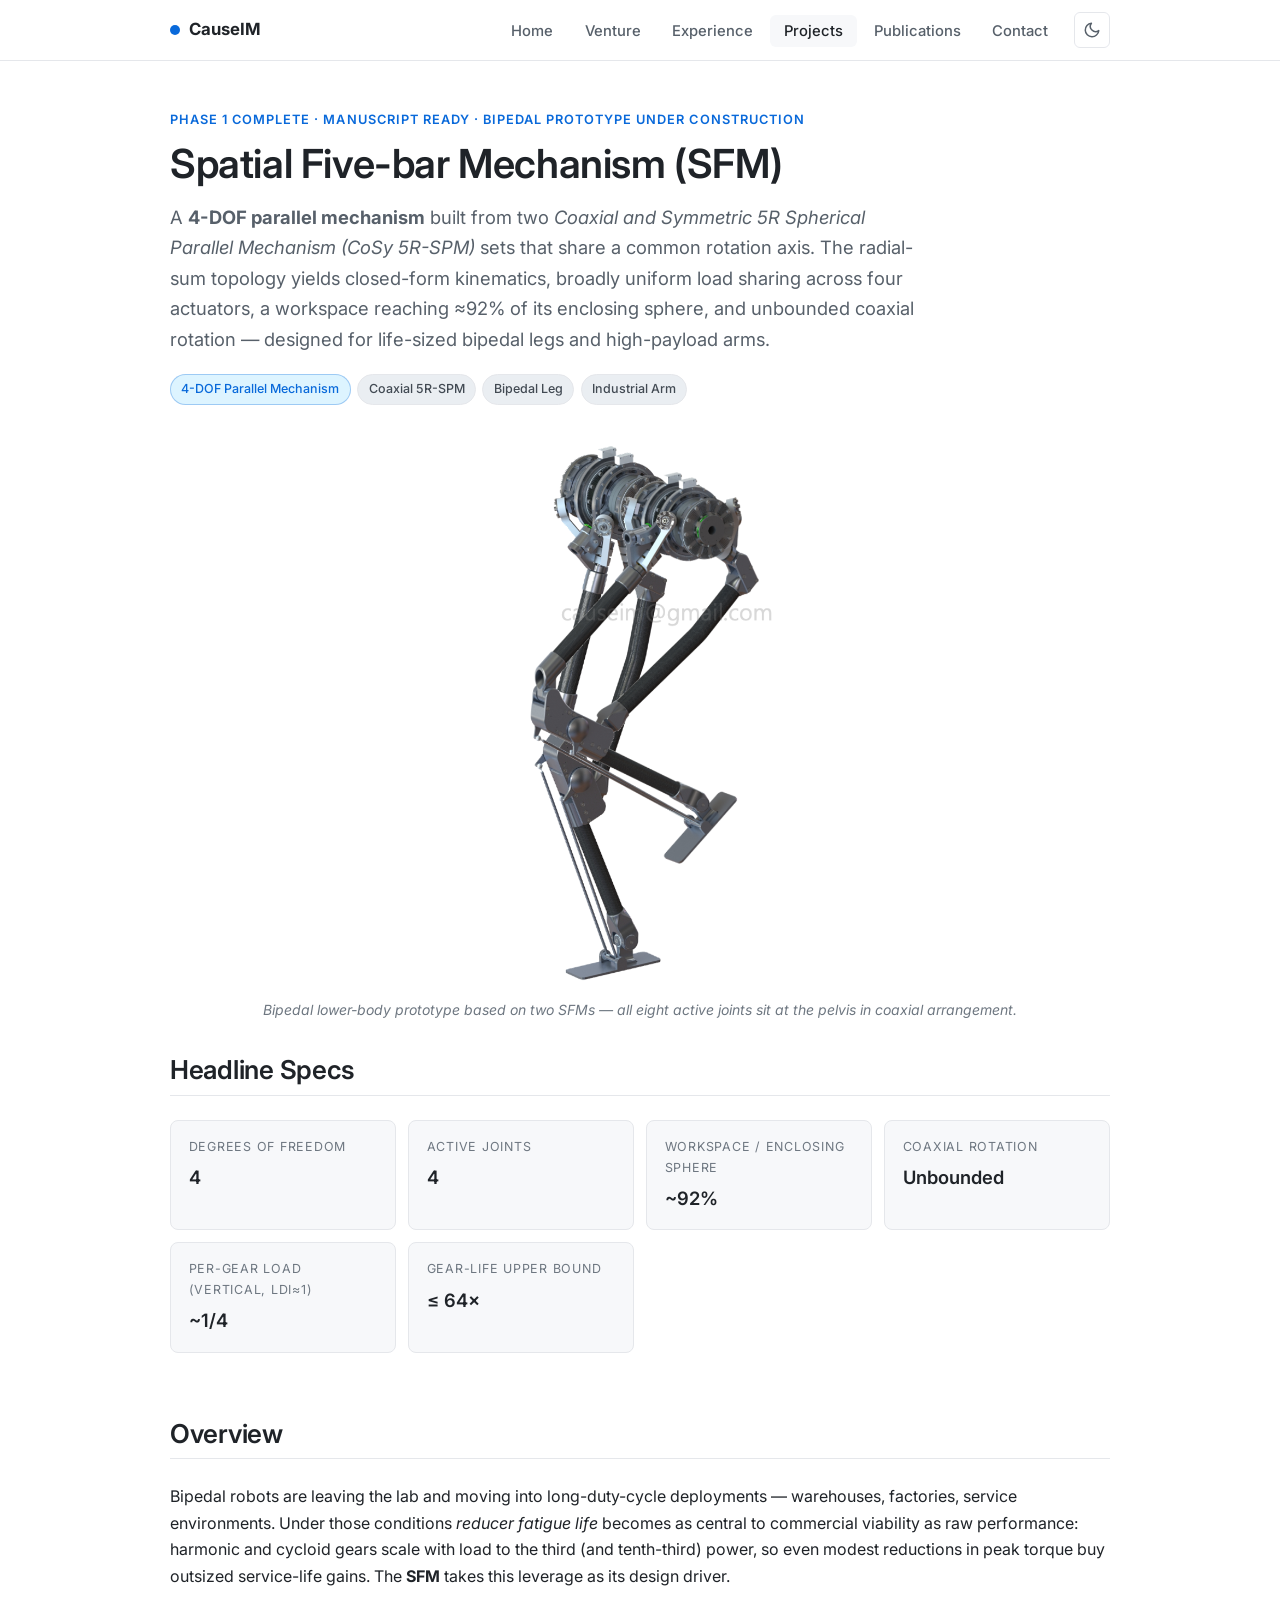
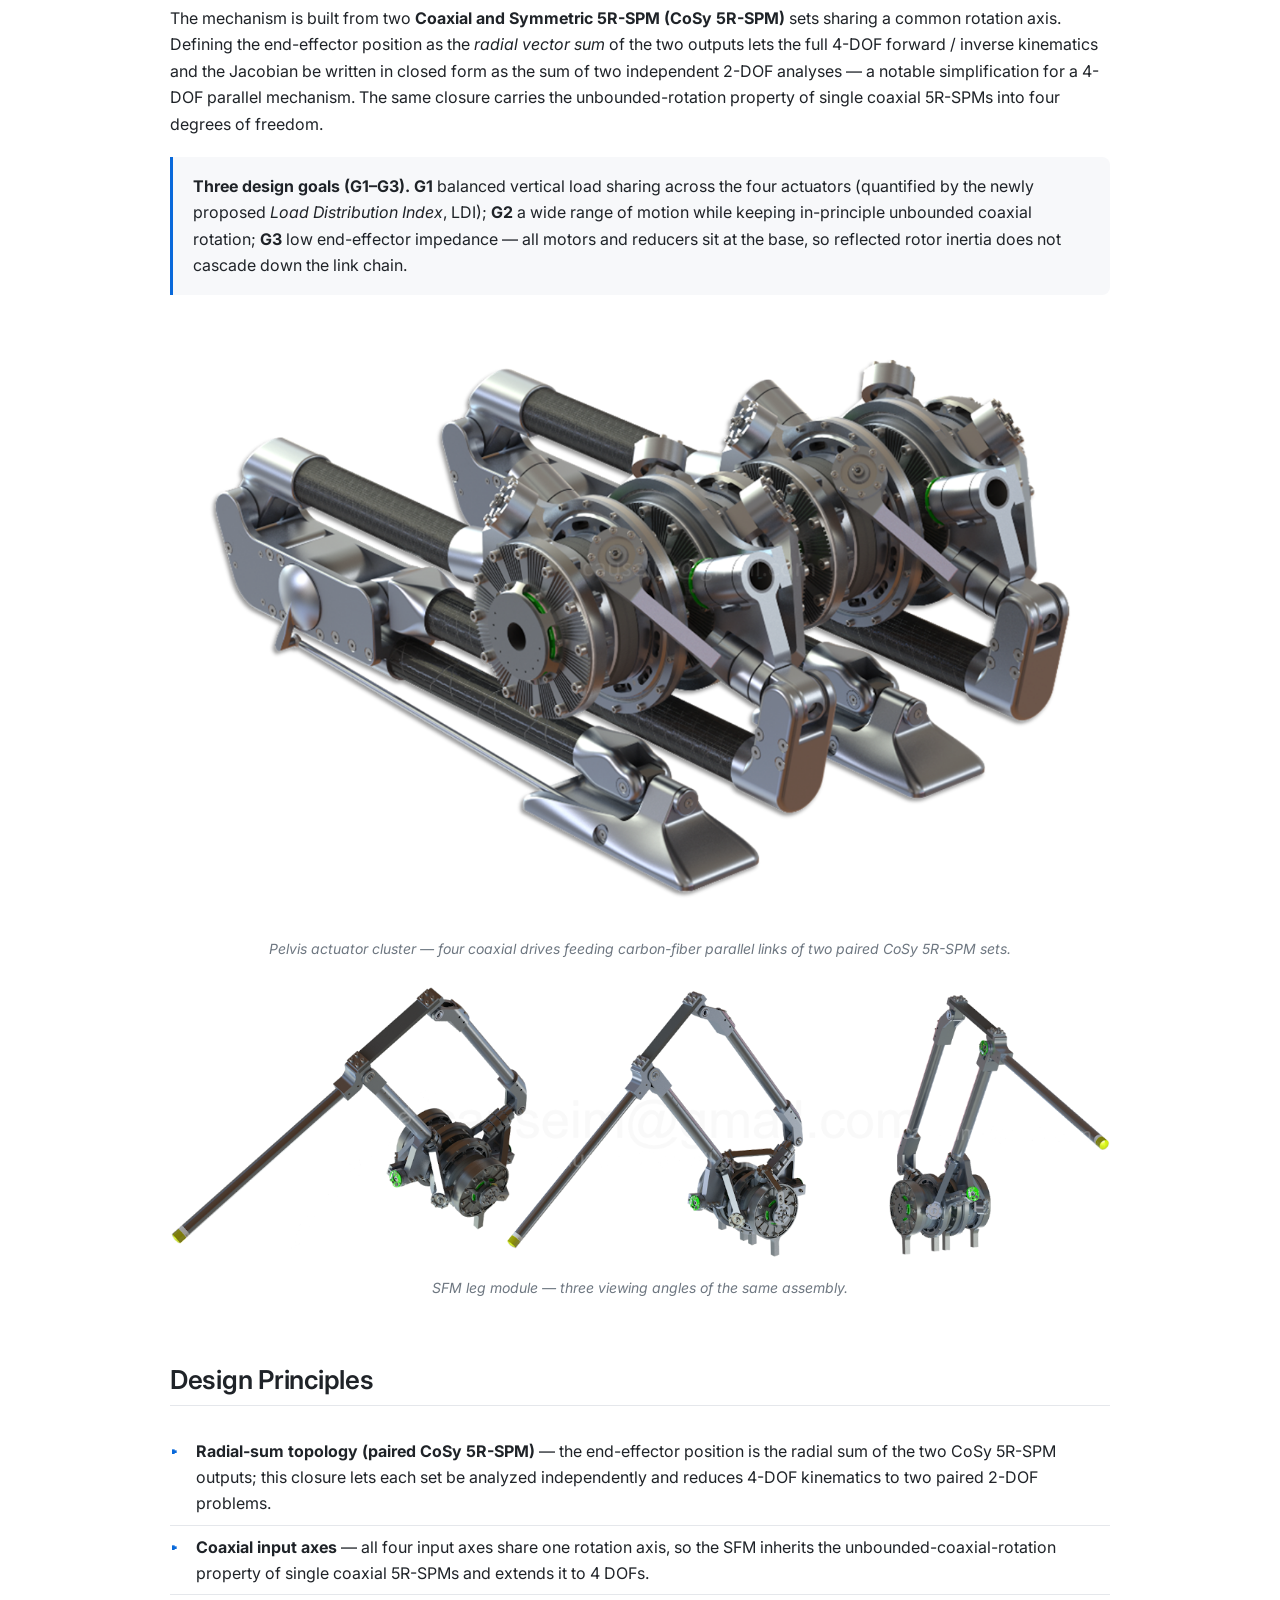
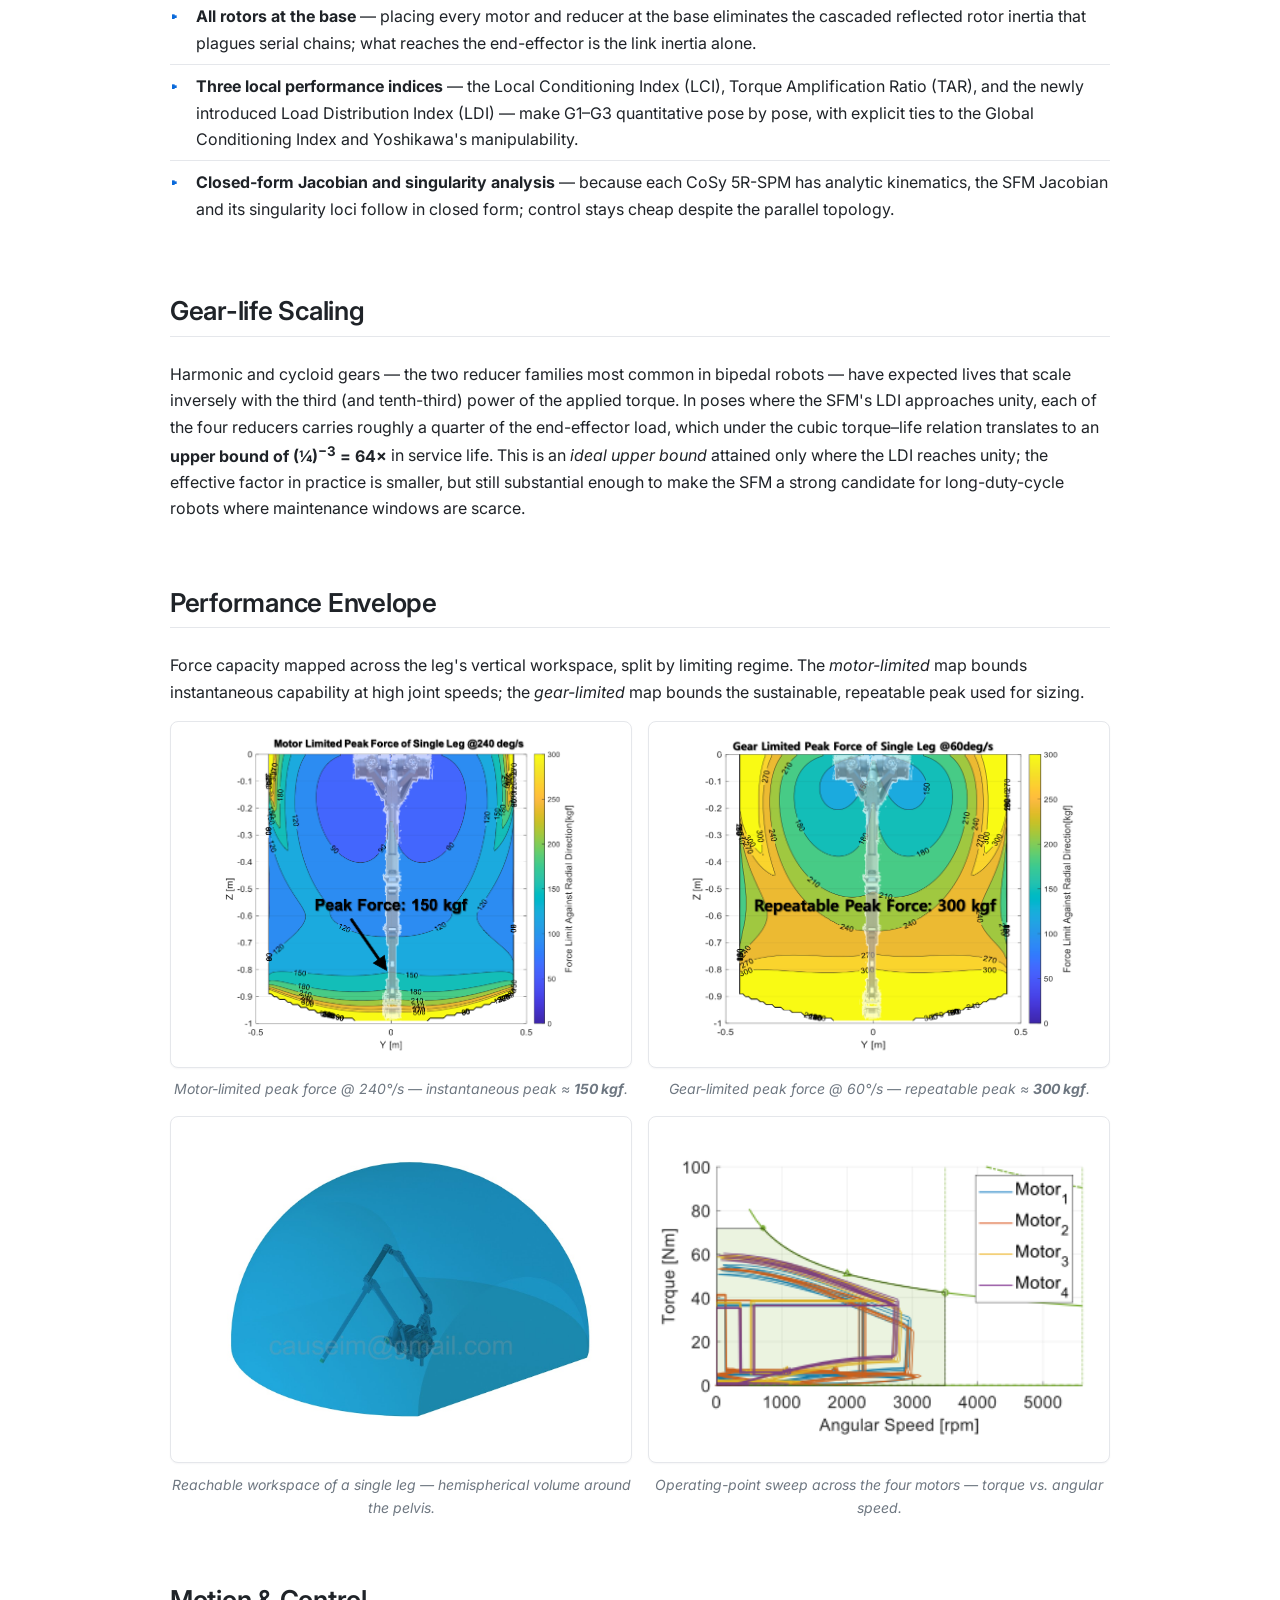
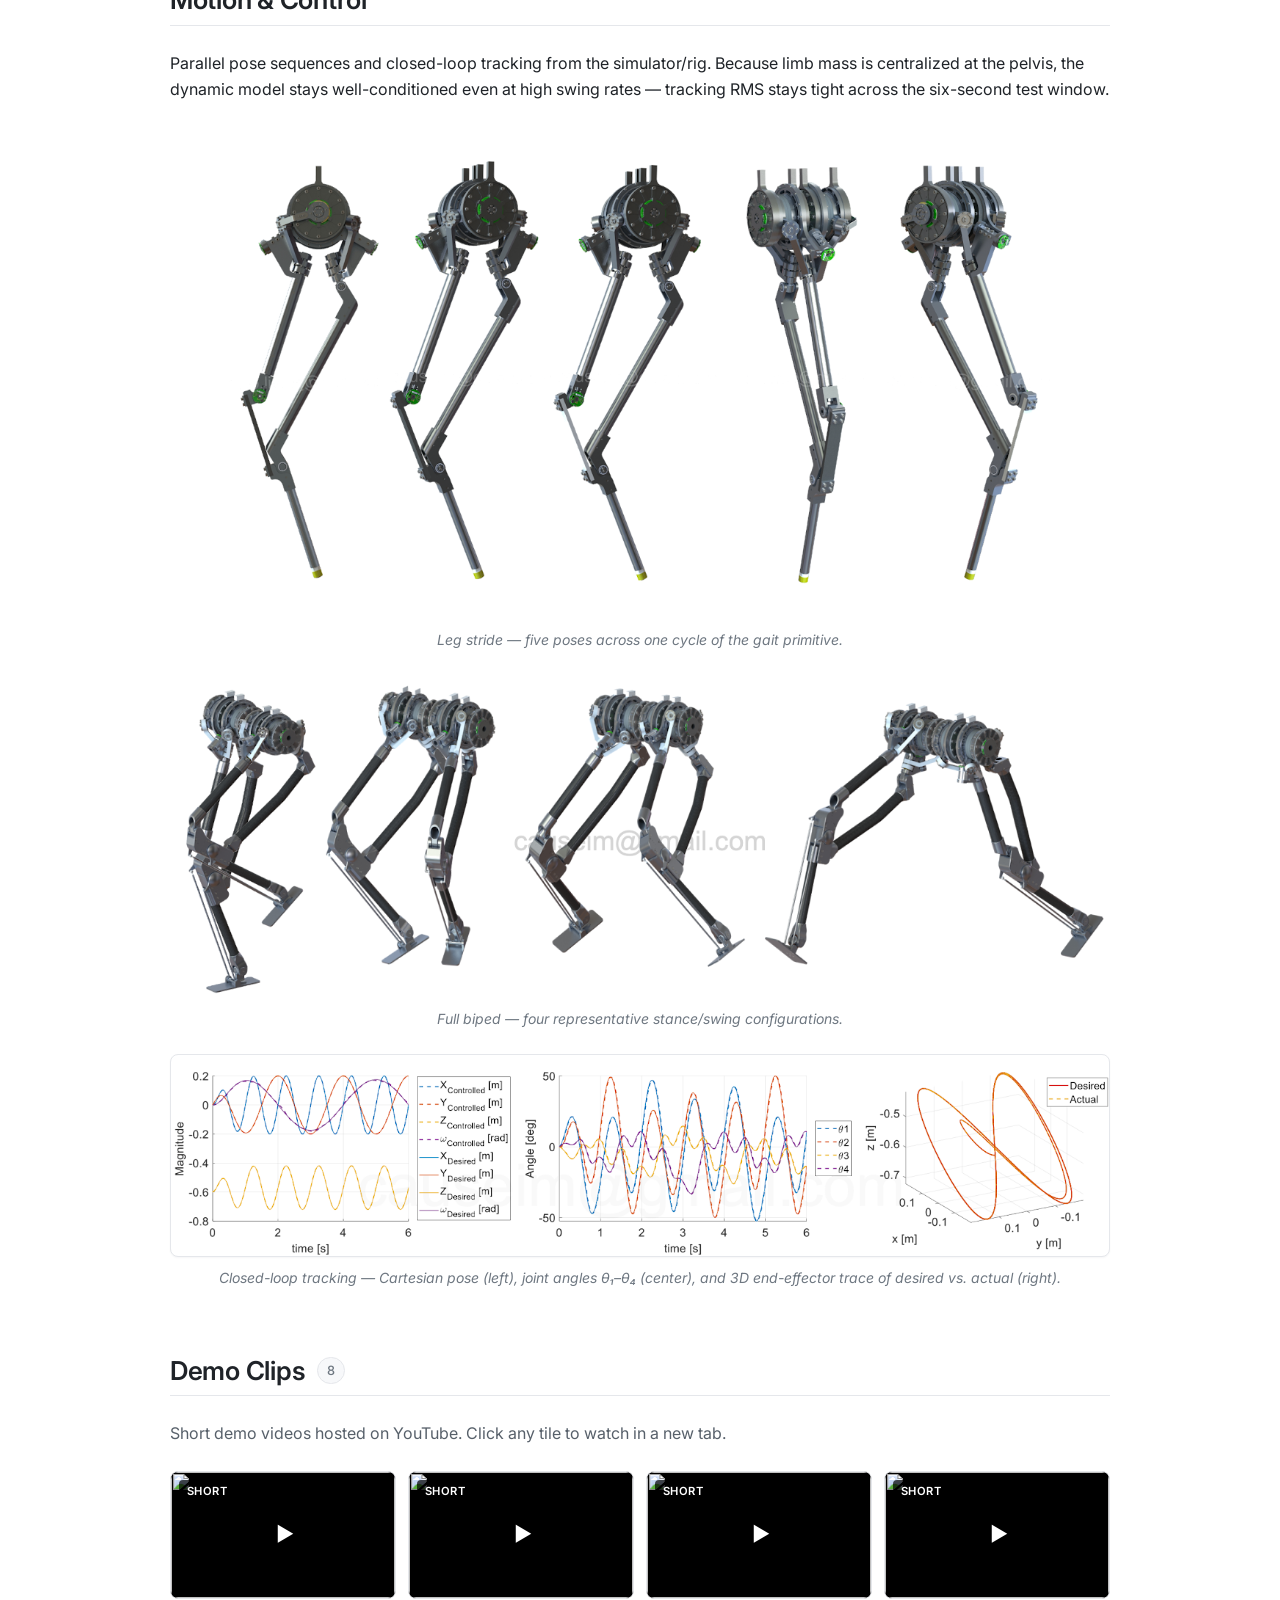
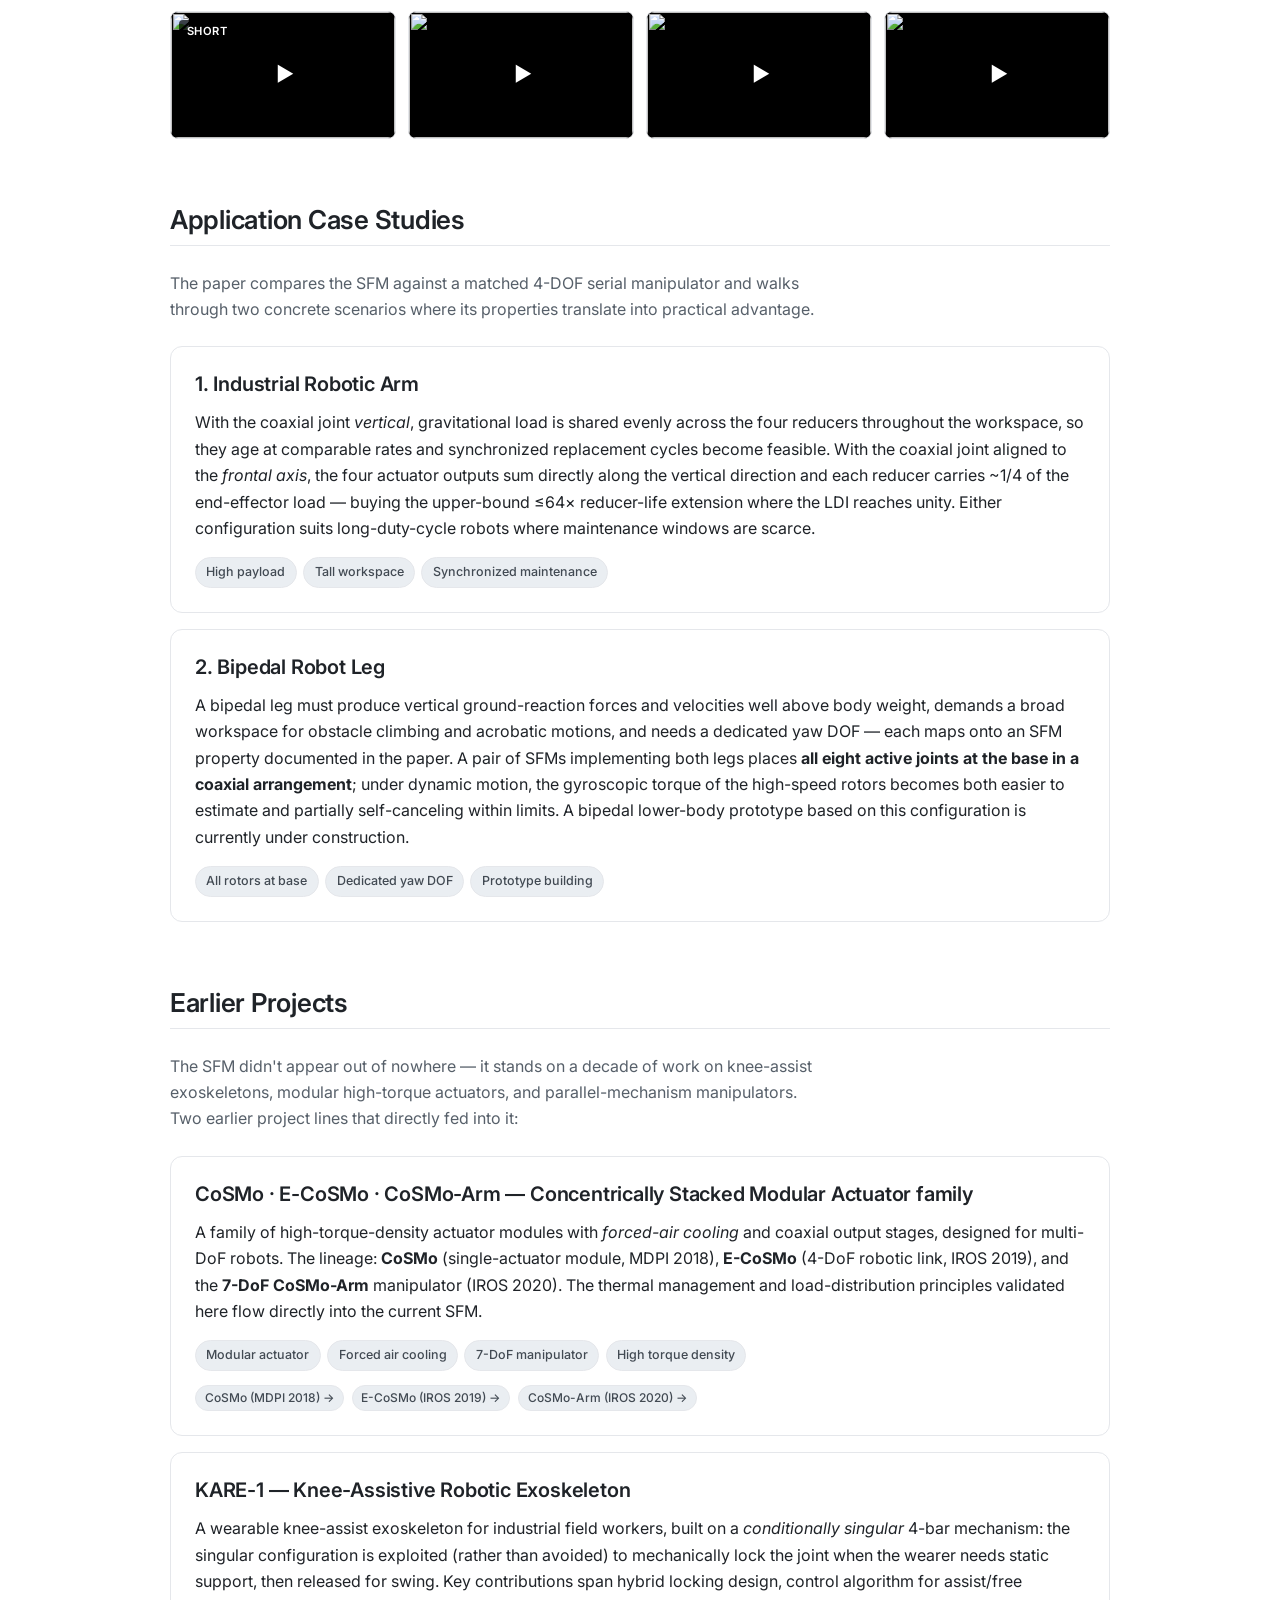
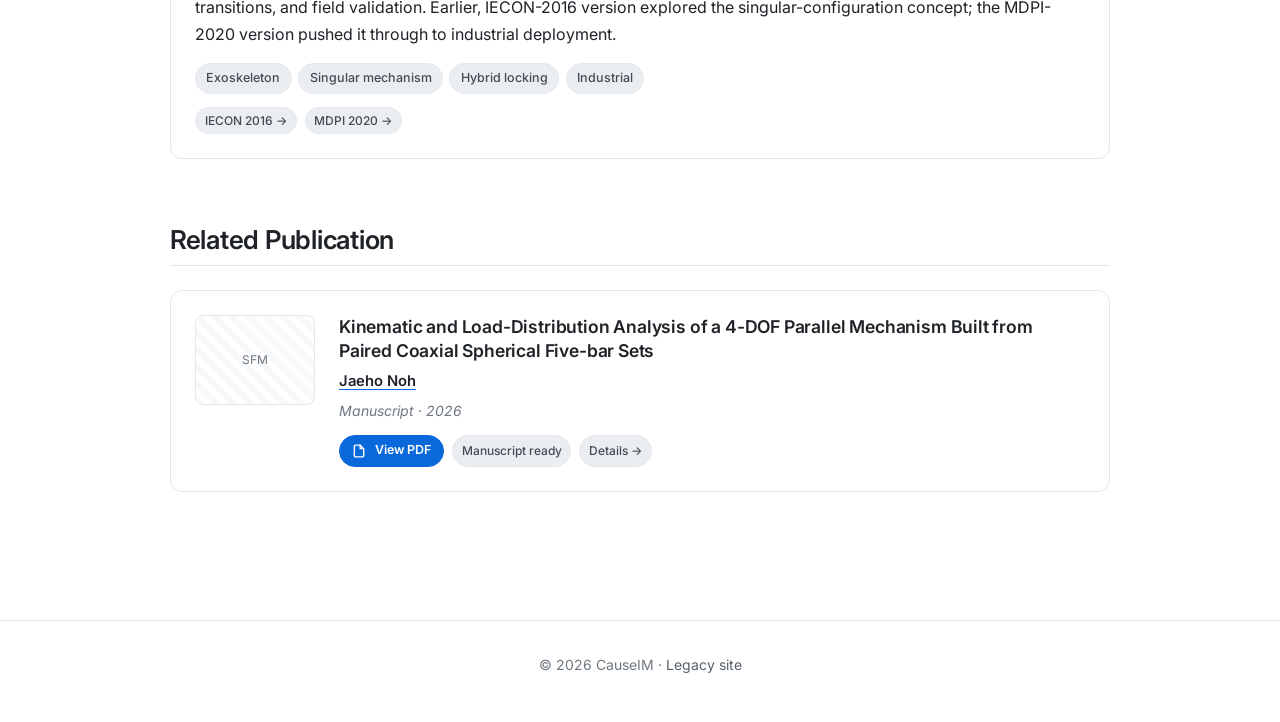
==== projects.html @ b786aa15 "Add GoatCounter analytics + update SFM manuscript - Add privacy-friendly GoatCounter tracker to all " ====
<!doctype html>
<html lang="ko">
<head>
  <meta charset="utf-8" />
  <meta name="viewport" content="width=device-width, initial-scale=1" />
  <title>Projects — Jaeho Noh</title>
  <meta name="description" content="Research projects by Jaeho Noh, including a coaxial spherical parallel mechanism for life-sized robots." />
  <link rel="preconnect" href="https://fonts.googleapis.com" />
  <link rel="preconnect" href="https://fonts.gstatic.com" crossorigin />
  <link href="https://fonts.googleapis.com/css2?family=Inter:wght@400;500;600;700&family=JetBrains+Mono:wght@400;500&display=swap" rel="stylesheet" />
  <link rel="stylesheet" href="assets/css/style.css" />
  <link rel="icon" href="data:image/svg+xml,%3Csvg xmlns='http://www.w3.org/2000/svg' viewBox='0 0 100 100'%3E%3Ccircle cx='50' cy='50' r='45' fill='%230969da'/%3E%3Ctext x='50' y='68' text-anchor='middle' font-size='55' font-family='sans-serif' font-weight='700' fill='white'%3EC%3C/text%3E%3C/svg%3E" />
  <!-- GoatCounter analytics — privacy-friendly, no cookies. Dashboard: https://causeim.goatcounter.com -->
  <script data-goatcounter="https://causeim.goatcounter.com/count" async src="//gc.zgo.at/count.js"></script>
</head>
<body>
  <header class="site-header">
    <nav class="nav" aria-label="Primary">
      <a href="index.html" class="nav-brand">
        <span class="nav-brand-dot" aria-hidden="true"></span>
        <span>CauseIM</span>
      </a>
      <button class="nav-toggle" aria-label="Toggle navigation" aria-expanded="false">
        <svg width="20" height="20" viewBox="0 0 24 24" fill="none" stroke="currentColor" stroke-width="2"><line x1="3" y1="6" x2="21" y2="6"/><line x1="3" y1="12" x2="21" y2="12"/><line x1="3" y1="18" x2="21" y2="18"/></svg>
      </button>
      <ul class="nav-links" id="nav-links">
        <li><a href="index.html">Home</a></li>
        <li><a href="index.html#venture">Venture</a></li>
        <li><a href="index.html#experience">Experience</a></li>
        <li><a href="projects.html" class="active">Projects</a></li>
        <li><a href="publications.html">Publications</a></li>
        <li><a href="index.html#contact">Contact</a></li>
        <li>
          <button class="theme-toggle" aria-label="Toggle theme">
            <svg class="icon-moon" viewBox="0 0 24 24" fill="none" stroke="currentColor" stroke-width="2" stroke-linecap="round" stroke-linejoin="round"><path d="M21 12.79A9 9 0 1 1 11.21 3 7 7 0 0 0 21 12.79z"/></svg>
            <svg class="icon-sun" viewBox="0 0 24 24" fill="none" stroke="currentColor" stroke-width="2" stroke-linecap="round" stroke-linejoin="round"><circle cx="12" cy="12" r="5"/><line x1="12" y1="1" x2="12" y2="3"/><line x1="12" y1="21" x2="12" y2="23"/><line x1="4.22" y1="4.22" x2="5.64" y2="5.64"/><line x1="18.36" y1="18.36" x2="19.78" y2="19.78"/><line x1="1" y1="12" x2="3" y2="12"/><line x1="21" y1="12" x2="23" y2="12"/><line x1="4.22" y1="19.78" x2="5.64" y2="18.36"/><line x1="18.36" y1="5.64" x2="19.78" y2="4.22"/></svg>
          </button>
        </li>
      </ul>
    </nav>
  </header>

  <main>
    <div class="project-header">
      <div class="eyebrow">Phase 1 complete &middot; Manuscript ready &middot; Bipedal prototype under construction</div>
      <h1>Spatial Five-bar Mechanism (SFM)</h1>
      <p class="subtitle">
        A <strong>4-DOF parallel mechanism</strong> built from two <em>Coaxial and Symmetric 5R
        Spherical Parallel Mechanism (CoSy 5R-SPM)</em> sets that share a common rotation axis.
        The radial-sum topology yields closed-form kinematics, broadly uniform load sharing across
        four actuators, a workspace reaching ≈92% of its enclosing sphere, and unbounded coaxial
        rotation — designed for life-sized bipedal legs and high-payload arms.
      </p>
      <div class="badges">
        <span class="badge accent">4-DOF Parallel Mechanism</span>
        <span class="badge">Coaxial 5R-SPM</span>
        <span class="badge">Bipedal Leg</span>
        <span class="badge">Industrial Arm</span>
      </div>

      <!-- Hero: full-body biped portrait render -->
      <figure class="figure hero-photo transparent-bg">
        <img src="assets/images/hero-biped.png" alt="Full-body bipedal prototype render" loading="eager">
        <figcaption>Bipedal lower-body prototype based on two SFMs — all eight active joints sit at the pelvis in coaxial arrangement.</figcaption>
      </figure>
    </div>

    <!-- Specs -->
    <section id="specs">
      <div class="section-title">
        <h2>Headline Specs</h2>
      </div>
      <div class="specs">
        <div class="spec">
          <div class="spec-label">Degrees of Freedom</div>
          <div class="spec-value">4</div>
        </div>
        <div class="spec">
          <div class="spec-label">Active Joints</div>
          <div class="spec-value">4</div>
        </div>
        <div class="spec">
          <div class="spec-label">Workspace / Enclosing Sphere</div>
          <div class="spec-value">~92%</div>
        </div>
        <div class="spec">
          <div class="spec-label">Coaxial Rotation</div>
          <div class="spec-value">Unbounded</div>
        </div>
        <div class="spec">
          <div class="spec-label">Per-Gear Load (vertical, LDI≈1)</div>
          <div class="spec-value">~1/4</div>
        </div>
        <div class="spec">
          <div class="spec-label">Gear-Life Upper Bound</div>
          <div class="spec-value">≤ 64&times;</div>
        </div>
      </div>
    </section>

    <!-- Overview -->
    <section id="overview">
      <div class="section-title">
        <h2>Overview</h2>
      </div>
      <p>
        Bipedal robots are leaving the lab and moving into long-duty-cycle deployments — warehouses,
        factories, service environments. Under those conditions <em>reducer fatigue life</em>
        becomes as central to commercial viability as raw performance: harmonic and cycloid gears
        scale with load to the third (and tenth-third) power, so even modest reductions in peak
        torque buy outsized service-life gains. The <strong>SFM</strong> takes this leverage as
        its design driver.
      </p>
      <p>
        The mechanism is built from two <strong>Coaxial and Symmetric 5R-SPM (CoSy 5R-SPM)</strong>
        sets sharing a common rotation axis. Defining the end-effector position as the
        <em>radial vector sum</em> of the two outputs lets the full 4-DOF forward / inverse
        kinematics and the Jacobian be written in closed form as the sum of two independent 2-DOF
        analyses — a notable simplification for a 4-DOF parallel mechanism. The same closure
        carries the unbounded-rotation property of single coaxial 5R-SPMs into four degrees of
        freedom.
      </p>

      <div class="callout">
        <p>
          <strong>Three design goals (G1–G3).</strong>
          <strong>G1</strong> balanced vertical load sharing across the four actuators (quantified
          by the newly proposed <em>Load Distribution Index</em>, LDI);
          <strong>G2</strong> a wide range of motion while keeping in-principle unbounded coaxial
          rotation;
          <strong>G3</strong> low end-effector impedance — all motors and reducers sit at the base,
          so reflected rotor inertia does not cascade down the link chain.
        </p>
      </div>

      <!-- Real CAD renderings of the mechanism -->
      <figure class="figure transparent-bg">
        <img src="assets/images/mechanism-closeup.png" alt="Close-up CAD render of the SFM pelvis-mounted actuator stack and carbon-fiber parallel links">
        <figcaption>Pelvis actuator cluster — four coaxial drives feeding carbon-fiber parallel links of two paired CoSy 5R-SPM sets.</figcaption>
      </figure>

      <figure class="figure transparent-bg">
        <img src="assets/images/leg-module-views.png" alt="Three angle views of a single SFM leg module">
        <figcaption>SFM leg module — three viewing angles of the same assembly.</figcaption>
      </figure>
    </section>

    <!-- Design -->
    <section id="design">
      <div class="section-title">
        <h2>Design Principles</h2>
      </div>
      <ul class="feature-list">
        <li><strong>Radial-sum topology (paired CoSy 5R-SPM)</strong> — the end-effector position is the radial sum of the two CoSy 5R-SPM outputs; this closure lets each set be analyzed independently and reduces 4-DOF kinematics to two paired 2-DOF problems.</li>
        <li><strong>Coaxial input axes</strong> — all four input axes share one rotation axis, so the SFM inherits the unbounded-coaxial-rotation property of single coaxial 5R-SPMs and extends it to 4 DOFs.</li>
        <li><strong>All rotors at the base</strong> — placing every motor and reducer at the base eliminates the cascaded reflected rotor inertia that plagues serial chains; what reaches the end-effector is the link inertia alone.</li>
        <li><strong>Three local performance indices</strong> — the Local Conditioning Index (LCI), Torque Amplification Ratio (TAR), and the newly introduced Load Distribution Index (LDI) — make G1–G3 quantitative pose by pose, with explicit ties to the Global Conditioning Index and Yoshikawa's manipulability.</li>
        <li><strong>Closed-form Jacobian and singularity analysis</strong> — because each CoSy 5R-SPM has analytic kinematics, the SFM Jacobian and its singularity loci follow in closed form; control stays cheap despite the parallel topology.</li>
      </ul>
    </section>

    <!-- Gear life section -->
    <section id="gear-life">
      <div class="section-title">
        <h2>Gear-life Scaling</h2>
      </div>
      <p>
        Harmonic and cycloid gears — the two reducer families most common in bipedal robots — have
        expected lives that scale inversely with the third (and tenth-third) power of the applied
        torque. In poses where the SFM's LDI approaches unity, each of the four reducers carries
        roughly a quarter of the end-effector load, which under the cubic torque–life relation
        translates to an <strong>upper bound of (¼)<sup>−3</sup>&nbsp;=&nbsp;64×</strong> in
        service life. This is an <em>ideal upper bound</em> attained only where the LDI reaches
        unity; the effective factor in practice is smaller, but still substantial enough to make
        the SFM a strong candidate for long-duty-cycle robots where maintenance windows are scarce.
      </p>
    </section>

    <!-- Performance Envelope (real measurement / simulation plots) -->
    <section id="performance">
      <div class="section-title">
        <h2>Performance Envelope</h2>
      </div>
      <p>
        Force capacity mapped across the leg's vertical workspace, split by limiting regime. The
        <em>motor-limited</em> map bounds instantaneous capability at high joint speeds; the
        <em>gear-limited</em> map bounds the sustainable, repeatable peak used for sizing.
      </p>

      <div class="photo-grid">
        <figure class="figure light-bg">
          <img src="assets/images/force-motor-limited.jpg" alt="Motor-limited peak force contour of a single leg at 240 deg/s, peak 150 kgf">
          <figcaption>Motor-limited peak force @ 240°/s — instantaneous peak ≈ <strong>150 kgf</strong>.</figcaption>
        </figure>
        <figure class="figure light-bg">
          <img src="assets/images/force-gear-limited.jpg" alt="Gear-limited peak force contour of a single leg at 60 deg/s, repeatable peak 300 kgf">
          <figcaption>Gear-limited peak force @ 60°/s — repeatable peak ≈ <strong>300 kgf</strong>.</figcaption>
        </figure>
      </div>

      <div class="photo-grid">
        <figure class="figure light-bg">
          <img src="assets/images/workspace-reach.jpg" alt="Reachable workspace volume of a single leg, rendered as a translucent blue dome around the leg">
          <figcaption>Reachable workspace of a single leg — hemispherical volume around the pelvis.</figcaption>
        </figure>
        <figure class="figure light-bg">
          <img src="assets/images/motor-torque-curves.jpg" alt="Torque-vs-angular-speed curves for the four motors of a single leg">
          <figcaption>Operating-point sweep across the four motors — torque vs. angular speed.</figcaption>
        </figure>
      </div>
    </section>

    <!-- Motion & Control -->
    <section id="motion-control">
      <div class="section-title">
        <h2>Motion &amp; Control</h2>
      </div>
      <p>
        Parallel pose sequences and closed-loop tracking from the simulator/rig. Because limb mass
        is centralized at the pelvis, the dynamic model stays well-conditioned even at
        high swing rates — tracking RMS stays tight across the six-second test window.
      </p>

      <figure class="figure transparent-bg">
        <img src="assets/images/leg-stride-sequence.png" alt="Five side-view poses of a single leg across one stride">
        <figcaption>Leg stride — five poses across one cycle of the gait primitive.</figcaption>
      </figure>

      <figure class="figure transparent-bg">
        <img src="assets/images/biped-poses.png" alt="Four side-view configurations of the full biped assembly">
        <figcaption>Full biped — four representative stance/swing configurations.</figcaption>
      </figure>

      <figure class="figure light-bg">
        <img src="assets/images/control-tracking.jpg" alt="Three-panel control result: Cartesian tracking, joint-angle tracking, and 3D path trace of actual vs desired">
        <figcaption>Closed-loop tracking — Cartesian pose (left), joint angles θ₁–θ₄ (center), and 3D end-effector trace of desired vs. actual (right).</figcaption>
      </figure>
    </section>

    <!-- Demo clips (link-out to YouTube) -->
    <section id="videos">
      <div class="section-title">
        <h2>Demo Clips</h2>
        <span class="count">8</span>
      </div>
      <p class="section-lead">Short demo videos hosted on YouTube. Click any tile to watch in a new tab.</p>

      <div class="video-grid">
        <a class="video-card" href="https://youtube.com/shorts/qmU83sIORDQ" target="_blank" rel="noopener" aria-label="YouTube Short — open in new tab">
          <div class="video-thumb">
            <img src="https://img.youtube.com/vi/qmU83sIORDQ/hqdefault.jpg" alt="">
            <span class="play-icon" aria-hidden="true">▶</span>
            <span class="video-tag">Short</span>
          </div>
        </a>
        <a class="video-card" href="https://youtube.com/shorts/zIKMDVO86j0" target="_blank" rel="noopener" aria-label="YouTube Short — open in new tab">
          <div class="video-thumb">
            <img src="https://img.youtube.com/vi/zIKMDVO86j0/hqdefault.jpg" alt="">
            <span class="play-icon" aria-hidden="true">▶</span>
            <span class="video-tag">Short</span>
          </div>
        </a>
        <a class="video-card" href="https://youtube.com/shorts/vlBgMg9WFfA" target="_blank" rel="noopener" aria-label="YouTube Short — open in new tab">
          <div class="video-thumb">
            <img src="https://img.youtube.com/vi/vlBgMg9WFfA/hqdefault.jpg" alt="">
            <span class="play-icon" aria-hidden="true">▶</span>
            <span class="video-tag">Short</span>
          </div>
        </a>
        <a class="video-card" href="https://youtube.com/shorts/-yPBl1a8oKE" target="_blank" rel="noopener" aria-label="YouTube Short — open in new tab">
          <div class="video-thumb">
            <img src="https://img.youtube.com/vi/-yPBl1a8oKE/hqdefault.jpg" alt="">
            <span class="play-icon" aria-hidden="true">▶</span>
            <span class="video-tag">Short</span>
          </div>
        </a>
        <a class="video-card" href="https://youtube.com/shorts/ULXfkazXvFE" target="_blank" rel="noopener" aria-label="YouTube Short — open in new tab">
          <div class="video-thumb">
            <img src="https://img.youtube.com/vi/ULXfkazXvFE/hqdefault.jpg" alt="">
            <span class="play-icon" aria-hidden="true">▶</span>
            <span class="video-tag">Short</span>
          </div>
        </a>
        <a class="video-card" href="https://youtu.be/uv-Qp8p8Jqg" target="_blank" rel="noopener" aria-label="YouTube video — open in new tab">
          <div class="video-thumb">
            <img src="https://img.youtube.com/vi/uv-Qp8p8Jqg/hqdefault.jpg" alt="">
            <span class="play-icon" aria-hidden="true">▶</span>
          </div>
        </a>
        <a class="video-card" href="https://youtu.be/lr7fYkM-mhc" target="_blank" rel="noopener" aria-label="YouTube video — open in new tab">
          <div class="video-thumb">
            <img src="https://img.youtube.com/vi/lr7fYkM-mhc/hqdefault.jpg" alt="">
            <span class="play-icon" aria-hidden="true">▶</span>
          </div>
        </a>
        <a class="video-card" href="https://youtu.be/5nsAHLAjroA" target="_blank" rel="noopener" aria-label="YouTube video — open in new tab">
          <div class="video-thumb">
            <img src="https://img.youtube.com/vi/5nsAHLAjroA/hqdefault.jpg" alt="">
            <span class="play-icon" aria-hidden="true">▶</span>
          </div>
        </a>
      </div>
    </section>

    <!-- Applications (paper's two case studies) -->
    <section id="applications">
      <div class="section-title">
        <h2>Application Case Studies</h2>
      </div>
      <p class="section-lead">
        The paper compares the SFM against a matched 4-DOF serial manipulator and walks through
        two concrete scenarios where its properties translate into practical advantage.
      </p>

      <article class="card">
        <h3>1. Industrial Robotic Arm</h3>
        <p>
          With the coaxial joint <em>vertical</em>, gravitational load is shared evenly across the
          four reducers throughout the workspace, so they age at comparable rates and synchronized
          replacement cycles become feasible. With the coaxial joint aligned to the
          <em>frontal axis</em>, the four actuator outputs sum directly along the vertical
          direction and each reducer carries ~1/4 of the end-effector load — buying the upper-bound
          ≤64× reducer-life extension where the LDI reaches unity. Either configuration suits
          long-duty-cycle robots where maintenance windows are scarce.
        </p>
        <div class="badges" style="margin-top: 0.5rem;">
          <span class="badge">High payload</span>
          <span class="badge">Tall workspace</span>
          <span class="badge">Synchronized maintenance</span>
        </div>
      </article>

      <article class="card">
        <h3>2. Bipedal Robot Leg</h3>
        <p>
          A bipedal leg must produce vertical ground-reaction forces and velocities well above
          body weight, demands a broad workspace for obstacle climbing and acrobatic motions, and
          needs a dedicated yaw DOF — each maps onto an SFM property documented in the paper.
          A pair of SFMs implementing both legs places <strong>all eight active joints at the
          base in a coaxial arrangement</strong>; under dynamic motion, the gyroscopic torque of
          the high-speed rotors becomes both easier to estimate and partially self-canceling
          within limits. A bipedal lower-body prototype based on this configuration is currently
          under construction.
        </p>
        <div class="badges" style="margin-top: 0.5rem;">
          <span class="badge">All rotors at base</span>
          <span class="badge">Dedicated yaw DOF</span>
          <span class="badge">Prototype building</span>
        </div>
      </article>
    </section>

    <!-- Earlier projects (research lineage) -->
    <section id="earlier-projects">
      <div class="section-title">
        <h2>Earlier Projects</h2>
      </div>
      <p class="section-lead">
        The SFM didn't appear out of nowhere — it stands on a decade of work on knee-assist
        exoskeletons, modular high-torque actuators, and parallel-mechanism manipulators. Two
        earlier project lines that directly fed into it:
      </p>

      <article class="card">
        <h3>CoSMo &middot; E-CoSMo &middot; CoSMo-Arm — Concentrically Stacked Modular Actuator family</h3>
        <p>
          A family of high-torque-density actuator modules with <em>forced-air cooling</em> and
          coaxial output stages, designed for multi-DoF robots. The lineage:
          <strong>CoSMo</strong> (single-actuator module, MDPI 2018), <strong>E-CoSMo</strong>
          (4-DoF robotic link, IROS 2019), and the <strong>7-DoF CoSMo-Arm</strong> manipulator
          (IROS 2020). The thermal management and load-distribution principles validated here
          flow directly into the current SFM.
        </p>
        <div class="badges" style="margin-top: 0.5rem;">
          <span class="badge">Modular actuator</span>
          <span class="badge">Forced air cooling</span>
          <span class="badge">7-DoF manipulator</span>
          <span class="badge">High torque density</span>
        </div>
        <div class="pub-actions" style="margin-top: 0.85rem;">
          <a href="publications.html#y-2018" class="pub-tag">CoSMo (MDPI 2018) &rarr;</a>
          <a href="publications.html#y-2019" class="pub-tag">E-CoSMo (IROS 2019) &rarr;</a>
          <a href="publications.html#y-2020" class="pub-tag">CoSMo-Arm (IROS 2020) &rarr;</a>
        </div>
      </article>

      <article class="card">
        <h3>KARE-1 — Knee-Assistive Robotic Exoskeleton</h3>
        <p>
          A wearable knee-assist exoskeleton for industrial field workers, built on a
          <em>conditionally singular</em> 4-bar mechanism: the singular configuration is exploited
          (rather than avoided) to mechanically lock the joint when the wearer needs static
          support, then released for swing. Key contributions span hybrid locking design, control
          algorithm for assist/free transitions, and field validation. Earlier, IECON-2016
          version explored the singular-configuration concept; the MDPI-2020 version pushed it
          through to industrial deployment.
        </p>
        <div class="badges" style="margin-top: 0.5rem;">
          <span class="badge">Exoskeleton</span>
          <span class="badge">Singular mechanism</span>
          <span class="badge">Hybrid locking</span>
          <span class="badge">Industrial</span>
        </div>
        <div class="pub-actions" style="margin-top: 0.85rem;">
          <a href="publications.html#y-2016" class="pub-tag">IECON 2016 &rarr;</a>
          <a href="publications.html#y-2020" class="pub-tag">MDPI 2020 &rarr;</a>
        </div>
      </article>
    </section>

    <!-- Related publication -->
    <section id="related-pub">
      <div class="section-title">
        <h2>Related Publication</h2>
      </div>
      <article class="card pub">
        <a href="assets/papers/noh2026-sfm.pdf" target="_blank" rel="noopener" aria-label="Open PDF in new tab">
          <div class="pub-thumb placeholder" aria-hidden="true">SFM</div>
        </a>
        <div class="pub-body">
          <h3><a href="assets/papers/noh2026-sfm.pdf" target="_blank" rel="noopener">Kinematic and Load-Distribution Analysis of a 4-DOF Parallel Mechanism Built from Paired Coaxial Spherical Five-bar Sets</a></h3>
          <p class="pub-authors"><span class="me">Jaeho Noh</span></p>
          <p class="pub-venue">Manuscript &middot; 2026</p>
          <div class="pub-actions">
            <a href="assets/papers/noh2026-sfm.pdf" target="_blank" rel="noopener" class="pub-tag pub-tag-primary">
              <svg width="14" height="14" viewBox="0 0 24 24" fill="none" stroke="currentColor" stroke-width="2.4" stroke-linecap="round" stroke-linejoin="round" style="vertical-align:-2px;margin-right:0.25rem"><path d="M14 2H6a2 2 0 0 0-2 2v16a2 2 0 0 0 2 2h12a2 2 0 0 0 2-2V8z"/><polyline points="14 2 14 8 20 8"/></svg>
              View PDF
            </a>
            <span class="pub-tag">Manuscript ready</span>
            <a href="publications.html#y-2026" class="pub-tag">Details &rarr;</a>
          </div>
        </div>
      </article>
    </section>
  </main>

  <footer class="site-footer">
    <p>&copy; <span id="year">2026</span> CauseIM &middot; <a href="https://sites.google.com/view/causeim" target="_blank" rel="noopener">Legacy site</a></p>
  </footer>

  <script src="assets/js/main.js"></script>
</body>
</html>
---- assets/css/style.css ----
/* ============================================================
   CauseIM — Academic Portfolio
   Inspired by al-folio / academicpages
   ============================================================ */

:root {
  --font-sans: "Inter", -apple-system, BlinkMacSystemFont, "Segoe UI",
    "Noto Sans KR", Roboto, Helvetica, Arial, sans-serif;
  --font-serif: "Source Serif Pro", "Noto Serif KR", Georgia, "Times New Roman",
    serif;
  --font-mono: "JetBrains Mono", "SF Mono", Menlo, Consolas, monospace;

  /* Light theme */
  --bg: #ffffff;
  --bg-alt: #f7f8fa;
  --bg-code: #f4f4f6;
  --border: #e5e7eb;
  --text: #1f2328;
  --text-muted: #57606a;
  --text-subtle: #6e7781;
  --accent: #0969da;
  --accent-hover: #0550ae;
  --accent-soft: #ddf4ff;
  --tag-bg: #eaeef2;
  --tag-text: #424a53;
  --success: #1a7f37;
  --shadow-sm: 0 1px 2px rgba(31, 35, 40, 0.04);
  --shadow-md: 0 4px 12px rgba(31, 35, 40, 0.08);
  --radius: 8px;
  --radius-lg: 12px;
  --max-width: 980px;
}

[data-theme="dark"] {
  --bg: #0d1117;
  --bg-alt: #161b22;
  --bg-code: #161b22;
  --border: #30363d;
  --text: #e6edf3;
  --text-muted: #9198a1;
  --text-subtle: #7d8590;
  --accent: #4493f8;
  --accent-hover: #79b8ff;
  --accent-soft: #0c2d6b;
  --tag-bg: #21262d;
  --tag-text: #c9d1d9;
  --success: #3fb950;
  --shadow-sm: 0 1px 2px rgba(1, 4, 9, 0.3);
  --shadow-md: 0 4px 12px rgba(1, 4, 9, 0.5);
}

/* ---------- Reset ---------- */
*,
*::before,
*::after {
  box-sizing: border-box;
}

html {
  scroll-behavior: smooth;
  -webkit-text-size-adjust: 100%;
}

body {
  margin: 0;
  font-family: var(--font-sans);
  background: var(--bg);
  color: var(--text);
  line-height: 1.65;
  font-size: 16px;
  -webkit-font-smoothing: antialiased;
  -moz-osx-font-smoothing: grayscale;
  transition: background-color 0.2s ease, color 0.2s ease;
}

img {
  max-width: 100%;
  height: auto;
  display: block;
}

a {
  color: var(--accent);
  text-decoration: none;
  transition: color 0.15s ease;
}

a:hover {
  color: var(--accent-hover);
  text-decoration: underline;
}

h1, h2, h3, h4 {
  font-family: var(--font-sans);
  font-weight: 600;
  line-height: 1.3;
  margin: 0 0 0.6em;
  letter-spacing: -0.01em;
}

h1 { font-size: 2.25rem; }
h2 { font-size: 1.625rem; }
h3 { font-size: 1.25rem; }
h4 { font-size: 1.05rem; }

p { margin: 0 0 1em; }

code {
  font-family: var(--font-mono);
  font-size: 0.9em;
  background: var(--bg-code);
  padding: 0.1em 0.35em;
  border-radius: 4px;
  border: 1px solid var(--border);
}

pre {
  background: var(--bg-code);
  border: 1px solid var(--border);
  border-radius: var(--radius);
  padding: 1em 1.25em;
  overflow-x: auto;
  font-family: var(--font-mono);
  font-size: 0.875rem;
  line-height: 1.55;
}

pre code {
  background: transparent;
  border: none;
  padding: 0;
  font-size: inherit;
}

hr {
  border: none;
  border-top: 1px solid var(--border);
  margin: 2.5rem 0;
}

/* ---------- Header ---------- */
.site-header {
  position: sticky;
  top: 0;
  z-index: 50;
  background: color-mix(in srgb, var(--bg) 92%, transparent);
  backdrop-filter: saturate(180%) blur(10px);
  -webkit-backdrop-filter: saturate(180%) blur(10px);
  border-bottom: 1px solid var(--border);
}

.nav {
  max-width: var(--max-width);
  margin: 0 auto;
  padding: 0 1.25rem;
  display: flex;
  align-items: center;
  justify-content: space-between;
  height: 60px;
}

.nav-brand {
  font-weight: 700;
  font-size: 1.05rem;
  color: var(--text);
  display: flex;
  align-items: center;
  gap: 0.55rem;
}

.nav-brand:hover {
  color: var(--text);
  text-decoration: none;
}

.nav-brand-dot {
  width: 10px;
  height: 10px;
  border-radius: 50%;
  background: var(--accent);
  display: inline-block;
}

.nav-links {
  display: flex;
  gap: 0.25rem;
  align-items: center;
  list-style: none;
  margin: 0;
  padding: 0;
}

.nav-links a {
  color: var(--text-muted);
  padding: 0.45rem 0.85rem;
  border-radius: 6px;
  font-size: 0.925rem;
  font-weight: 500;
  transition: all 0.15s ease;
}

.nav-links a:hover {
  color: var(--text);
  background: var(--bg-alt);
  text-decoration: none;
}

.nav-links a.active {
  color: var(--text);
  background: var(--bg-alt);
}

.theme-toggle {
  background: none;
  border: 1px solid var(--border);
  color: var(--text-muted);
  width: 36px;
  height: 36px;
  border-radius: 6px;
  cursor: pointer;
  display: inline-flex;
  align-items: center;
  justify-content: center;
  margin-left: 0.5rem;
  transition: all 0.15s ease;
}

.theme-toggle:hover {
  color: var(--text);
  background: var(--bg-alt);
  border-color: var(--text-subtle);
}

.theme-toggle svg {
  width: 18px;
  height: 18px;
}

[data-theme="dark"] .theme-toggle .icon-sun { display: block; }
[data-theme="dark"] .theme-toggle .icon-moon { display: none; }
.theme-toggle .icon-sun { display: none; }
.theme-toggle .icon-moon { display: block; }

.nav-toggle {
  display: none;
  background: none;
  border: 1px solid var(--border);
  border-radius: 6px;
  width: 36px;
  height: 36px;
  cursor: pointer;
  color: var(--text);
}

/* ---------- Layout ---------- */
main {
  max-width: var(--max-width);
  margin: 0 auto;
  padding: 3rem 1.25rem 4rem;
}

section + section {
  margin-top: 4rem;
}

/* ---------- Hero ---------- */
.hero {
  display: grid;
  grid-template-columns: 180px 1fr;
  gap: 2.5rem;
  align-items: center;
  padding: 1rem 0 2rem;
}

.hero-avatar {
  width: 180px;
  height: 180px;
  border-radius: 50%;
  background: linear-gradient(135deg, var(--accent), #8b5cf6);
  display: flex;
  align-items: center;
  justify-content: center;
  color: white;
  font-size: 4.5rem;
  font-weight: 700;
  box-shadow: var(--shadow-md);
  overflow: hidden;
  letter-spacing: -0.04em;
}

.hero-avatar img {
  width: 100%;
  height: 100%;
  object-fit: cover;
}

.hero h1 {
  margin: 0 0 0.35rem;
  font-size: 2.5rem;
  font-weight: 700;
}

.hero-role {
  color: var(--text-muted);
  font-size: 1.1rem;
  margin: 0 0 1rem;
}

.hero-bio {
  color: var(--text);
  font-size: 1rem;
  margin: 0 0 1.25rem;
  max-width: 58ch;
}

.hero-links {
  display: flex;
  flex-wrap: wrap;
  gap: 0.5rem;
}

.icon-link {
  display: inline-flex;
  align-items: center;
  gap: 0.4rem;
  padding: 0.4rem 0.8rem;
  border: 1px solid var(--border);
  border-radius: 6px;
  color: var(--text-muted);
  background: var(--bg);
  font-size: 0.875rem;
  font-weight: 500;
  transition: all 0.15s ease;
}

.icon-link:hover {
  color: var(--text);
  border-color: var(--text-subtle);
  background: var(--bg-alt);
  text-decoration: none;
}

.icon-link svg {
  width: 16px;
  height: 16px;
}

/* ---------- Section heads ---------- */
.section-title {
  display: flex;
  align-items: center;
  gap: 0.75rem;
  padding-bottom: 0.5rem;
  border-bottom: 1px solid var(--border);
  margin-bottom: 1.5rem;
}

.section-title h2 {
  margin: 0;
}

.section-title .count {
  font-size: 0.8rem;
  color: var(--text-subtle);
  background: var(--bg-alt);
  padding: 0.15rem 0.55rem;
  border-radius: 20px;
  border: 1px solid var(--border);
  font-weight: 500;
}

.section-lead {
  color: var(--text-muted);
  margin-bottom: 1.5rem;
  max-width: 65ch;
}

/* ---------- Card (generic) ---------- */
.card {
  background: var(--bg);
  border: 1px solid var(--border);
  border-radius: var(--radius-lg);
  padding: 1.5rem;
  transition: border-color 0.15s ease, box-shadow 0.15s ease,
    transform 0.15s ease;
}

.card:hover {
  border-color: var(--text-subtle);
  box-shadow: var(--shadow-md);
}

.card + .card {
  margin-top: 1rem;
}

/* ---------- Publications ---------- */
.pub {
  display: grid;
  grid-template-columns: 120px 1fr;
  gap: 1.5rem;
  align-items: start;
}

.pub-thumb {
  aspect-ratio: 4 / 3;
  background: var(--bg-alt);
  border: 1px solid var(--border);
  border-radius: var(--radius);
  display: flex;
  align-items: center;
  justify-content: center;
  color: var(--text-subtle);
  font-size: 0.75rem;
  text-align: center;
  padding: 0.5rem;
  overflow: hidden;
}

.pub-thumb.placeholder {
  background-image: repeating-linear-gradient(
    45deg,
    var(--bg-alt),
    var(--bg-alt) 6px,
    var(--bg) 6px,
    var(--bg) 12px
  );
}

.pub-body h3 {
  margin: 0 0 0.35rem;
  font-size: 1.1rem;
  line-height: 1.4;
}

.pub-authors {
  color: var(--text-muted);
  font-size: 0.925rem;
  margin: 0 0 0.35rem;
}

.pub-authors .me {
  color: var(--text);
  font-weight: 600;
  text-decoration: underline;
  text-decoration-color: var(--accent);
  text-underline-offset: 3px;
}

.pub-venue {
  font-size: 0.875rem;
  color: var(--text-subtle);
  font-style: italic;
  margin: 0 0 0.75rem;
}

.pub-abstract {
  font-size: 0.925rem;
  color: var(--text);
  margin: 0.5rem 0 0.85rem;
}

.pub-actions {
  display: flex;
  flex-wrap: wrap;
  gap: 0.5rem;
  margin-top: 0.5rem;
}

.pub-tag {
  display: inline-flex;
  align-items: center;
  gap: 0.3rem;
  padding: 0.15rem 0.55rem;
  font-size: 0.75rem;
  font-weight: 500;
  border-radius: 20px;
  background: var(--tag-bg);
  color: var(--tag-text);
  border: 1px solid var(--border);
}

.pub-tag.in-progress {
  background: var(--accent-soft);
  color: var(--accent);
  border-color: color-mix(in srgb, var(--accent) 30%, transparent);
}

/* Primary action button — used for "View PDF" */
.pub-tag.pub-tag-primary {
  background: var(--accent);
  color: #fff;
  border-color: var(--accent);
  font-weight: 600;
  padding: 0.3rem 0.75rem;
  font-size: 0.78rem;
}

.pub-tag.pub-tag-primary:hover {
  background: var(--accent-hover);
  border-color: var(--accent-hover);
  color: #fff;
  text-decoration: none;
}

/* Clickable pub-thumb */
.pub > a > .pub-thumb {
  cursor: pointer;
  transition: transform 0.15s ease, border-color 0.15s ease;
}

.pub > a:hover > .pub-thumb {
  transform: scale(1.02);
  border-color: var(--accent);
}

/* Title as link — keep heading look, hover hint only */
.pub-body h3 a {
  color: var(--text);
  text-decoration: none;
  background-image: linear-gradient(var(--accent), var(--accent));
  background-size: 0% 1.5px;
  background-position: 0 100%;
  background-repeat: no-repeat;
  transition: background-size 0.2s ease, color 0.15s ease;
  padding-bottom: 1px;
}

.pub-body h3 a:hover {
  color: var(--accent);
  background-size: 100% 1.5px;
  text-decoration: none;
}

/* ---------- Projects ---------- */
.project-grid {
  display: grid;
  grid-template-columns: repeat(auto-fit, minmax(280px, 1fr));
  gap: 1.25rem;
}

.project-card {
  display: flex;
  flex-direction: column;
  padding: 1.4rem;
  background: var(--bg);
  border: 1px solid var(--border);
  border-radius: var(--radius-lg);
  transition: all 0.15s ease;
  text-decoration: none;
  color: inherit;
}

.project-card:hover {
  border-color: var(--text-subtle);
  box-shadow: var(--shadow-md);
  transform: translateY(-2px);
  text-decoration: none;
}

.project-card h3 {
  margin: 0 0 0.4rem;
  color: var(--accent);
  font-size: 1.05rem;
}

.project-card p {
  color: var(--text-muted);
  font-size: 0.9rem;
  margin: 0 0 1rem;
  flex-grow: 1;
}

.project-meta {
  display: flex;
  flex-wrap: wrap;
  gap: 0.35rem;
  align-items: center;
  font-size: 0.8rem;
  color: var(--text-subtle);
}

.project-meta .dot-lang {
  width: 10px;
  height: 10px;
  border-radius: 50%;
  background: var(--accent);
  display: inline-block;
  margin-right: 0.15rem;
}

/* ---------- Project detail ---------- */
.project-header {
  margin-bottom: 2rem;
}

.project-header .eyebrow {
  font-size: 0.8rem;
  color: var(--accent);
  font-weight: 600;
  letter-spacing: 0.08em;
  text-transform: uppercase;
  margin-bottom: 0.5rem;
}

.project-header h1 {
  font-size: 2.5rem;
  margin: 0 0 0.75rem;
}

.project-header .subtitle {
  color: var(--text-muted);
  font-size: 1.15rem;
  margin: 0 0 1.25rem;
  max-width: 62ch;
}

.badges {
  display: flex;
  flex-wrap: wrap;
  gap: 0.4rem;
}

.badge {
  display: inline-flex;
  align-items: center;
  padding: 0.25rem 0.65rem;
  font-size: 0.78rem;
  font-weight: 500;
  border-radius: 20px;
  background: var(--tag-bg);
  color: var(--tag-text);
  border: 1px solid var(--border);
}

.badge.accent {
  background: var(--accent-soft);
  color: var(--accent);
  border-color: color-mix(in srgb, var(--accent) 30%, transparent);
}

/* Key-value grid for specs */
.specs {
  display: grid;
  grid-template-columns: repeat(auto-fit, minmax(200px, 1fr));
  gap: 0.75rem;
  margin: 1.5rem 0;
}

.spec {
  padding: 1rem 1.1rem;
  background: var(--bg-alt);
  border: 1px solid var(--border);
  border-radius: var(--radius);
}

.spec-label {
  font-size: 0.78rem;
  color: var(--text-subtle);
  text-transform: uppercase;
  letter-spacing: 0.06em;
  margin-bottom: 0.3rem;
}

.spec-value {
  font-size: 1.15rem;
  font-weight: 600;
  color: var(--text);
}

/* callouts */
.callout {
  padding: 1rem 1.25rem;
  border-left: 3px solid var(--accent);
  background: var(--bg-alt);
  border-radius: 0 var(--radius) var(--radius) 0;
  margin: 1.25rem 0;
}

.callout p:last-child { margin-bottom: 0; }

/* figure */
.figure {
  margin: 1.5rem 0;
}

.figure-img {
  width: 100%;
  aspect-ratio: 16 / 9;
  background: var(--bg-alt);
  border: 1px solid var(--border);
  border-radius: var(--radius);
  display: flex;
  align-items: center;
  justify-content: center;
  color: var(--text-subtle);
  overflow: hidden;
}

.figure-img img {
  width: 100%;
  height: 100%;
  object-fit: cover;
}

.figure figcaption {
  font-size: 0.875rem;
  color: var(--text-subtle);
  text-align: center;
  margin-top: 0.6rem;
  font-style: italic;
}

/* ---------- Timeline (Experience) ---------- */
.timeline {
  list-style: none;
  margin: 0;
  padding: 0;
}

.timeline-item {
  display: grid;
  grid-template-columns: 110px 1fr;
  gap: 1.5rem;
  padding: 1.25rem 0;
  border-top: 1px solid var(--border);
  position: relative;
}

.timeline-item:first-child {
  border-top: none;
  padding-top: 0.25rem;
}

.timeline-year {
  font-family: var(--font-mono);
  font-size: 0.825rem;
  color: var(--text-subtle);
  font-weight: 500;
  padding-top: 0.15rem;
  letter-spacing: 0;
}

.timeline-title {
  font-weight: 600;
  font-size: 1.02rem;
  color: var(--text);
  margin-bottom: 0.15rem;
}

.timeline-role {
  font-weight: 400;
  color: var(--text-muted);
  font-size: 0.95rem;
}

.timeline-org {
  color: var(--text-muted);
  font-size: 0.9rem;
  margin-bottom: 0.55rem;
}

.timeline-bullets {
  list-style: none;
  padding: 0;
  margin: 0.4rem 0 0;
}

.timeline-bullets li {
  position: relative;
  padding: 0.18rem 0 0.18rem 1.1rem;
  color: var(--text);
  font-size: 0.93rem;
  line-height: 1.55;
}

.timeline-bullets li::before {
  content: "•";
  position: absolute;
  left: 0.15rem;
  top: 0.18rem;
  color: var(--accent);
  font-weight: bold;
}

@media (max-width: 600px) {
  .timeline-item {
    grid-template-columns: 1fr;
    gap: 0.4rem;
  }
  .timeline-year { padding-top: 0; }
}

/* ---------- Video grid (YouTube link-outs) ---------- */
.video-grid {
  display: grid;
  grid-template-columns: repeat(auto-fill, minmax(220px, 1fr));
  gap: 0.75rem;
  margin: 1rem 0;
}

.video-card {
  display: block;
  text-decoration: none;
  color: inherit;
  border-radius: var(--radius);
  overflow: hidden;
  background: #000;
  border: 1px solid var(--border);
  transition: transform 0.15s ease, border-color 0.15s ease, box-shadow 0.15s ease;
}

.video-card:hover {
  transform: translateY(-2px);
  border-color: var(--text-subtle);
  box-shadow: var(--shadow-md);
  text-decoration: none;
}

.video-thumb {
  position: relative;
  aspect-ratio: 16 / 9;
  background: #000;
  display: flex;
  align-items: center;
  justify-content: center;
}

.video-thumb img {
  width: 100%;
  height: 100%;
  object-fit: cover;
  display: block;
}

.video-thumb .play-icon {
  position: absolute;
  top: 50%;
  left: 50%;
  transform: translate(-50%, -50%);
  width: 52px;
  height: 52px;
  border-radius: 50%;
  background: rgba(0, 0, 0, 0.65);
  color: #fff;
  display: flex;
  align-items: center;
  justify-content: center;
  font-size: 1.25rem;
  padding-left: 4px; /* visually center the triangle */
  pointer-events: none;
  transition: background 0.15s ease, transform 0.15s ease;
}

.video-card:hover .video-thumb .play-icon {
  background: var(--accent);
  transform: translate(-50%, -50%) scale(1.08);
}

.video-tag {
  position: absolute;
  top: 0.5rem;
  left: 0.5rem;
  padding: 0.15rem 0.5rem;
  background: rgba(0, 0, 0, 0.7);
  color: #fff;
  font-size: 0.7rem;
  font-weight: 600;
  letter-spacing: 0.04em;
  text-transform: uppercase;
  border-radius: 4px;
  pointer-events: none;
}

/* ---------- Patents list ---------- */
#patents details {
  border: 1px solid var(--border);
  border-radius: var(--radius);
  padding: 0.75rem 1rem;
  margin-top: 0.6rem;
  background: var(--bg);
  transition: border-color 0.15s ease;
}

#patents details[open] {
  border-color: var(--text-subtle);
  background: var(--bg-alt);
}

#patents summary {
  cursor: pointer;
  font-size: 0.95rem;
  color: var(--text);
  list-style: none;
  padding: 0.2rem 0;
  user-select: none;
}

#patents summary::-webkit-details-marker { display: none; }

#patents summary::before {
  content: "▸";
  color: var(--accent);
  display: inline-block;
  width: 1.2em;
  transition: transform 0.15s ease;
}

#patents details[open] summary::before {
  content: "▾";
}

.patent-list {
  list-style: none;
  margin: 0.85rem 0 0.25rem;
  padding: 0;
  display: grid;
  grid-template-columns: repeat(auto-fill, minmax(260px, 1fr));
  gap: 0.4rem 1rem;
}

.patent-list li {
  font-family: var(--font-mono);
  font-size: 0.83rem;
  color: var(--text);
  padding: 0.2rem 0;
  line-height: 1.5;
}

.patent-list a {
  color: var(--accent);
  text-decoration: none;
}

.patent-list a:hover {
  text-decoration: underline;
}

/* ---------- Photo figures (CAD renders, plots) ----------
   CAD renders use a black background. Wrap each image in a dark "mat" so
   the black edges of the render blend into the figure frame instead of
   fighting the light page background.
*/

.photo-grid {
  display: grid;
  grid-template-columns: repeat(auto-fit, minmax(260px, 1fr));
  gap: 1rem;
  margin: 1rem 0;
}

/* Real <img> inside .figure — sits on a dark mat */
.figure > img {
  display: block;
  width: 100%;
  height: auto;
  background: #000;           /* blends with CAD render black backgrounds */
  border-radius: var(--radius);
  border: 1px solid var(--border);
  box-shadow: var(--shadow-sm);
}

/* Hero photo at the top of a project */
.hero-photo {
  margin-top: 1.5rem;
}

.hero-photo > img {
  max-height: 560px;
  width: auto;
  max-width: 100%;
  margin: 0 auto;
  object-fit: contain;
  background: #000;
}

/* Photo grid tiles — uniform aspect ratio for CAD photos (cropping is OK). */
.photo-grid .figure {
  margin: 0;
}

.photo-grid .figure > img {
  aspect-ratio: 4 / 3;
  object-fit: cover;
  background: #000;
}

/* For plots with a WHITE background (force contours, control plots, torque
   curves), use object-fit: contain so axis labels and legends are NEVER
   cropped — the plot shrinks to fit, white background fills the rest. */
.figure.light-bg > img {
  background: #fff;
}

.photo-grid .figure.light-bg > img {
  object-fit: contain;
  padding: 0.4rem;
}

/* Plot legibility is preserved across themes — white mat regardless. */
[data-theme="dark"] .figure.light-bg > img {
  background: #fff;
}

/* Transparent CAD renders — no mat, no border. The image carries its own
   alpha; let the page bg show through. */
.figure.transparent-bg > img {
  background: transparent;
  border: none;
  box-shadow: none;
}

/* video */
.video-embed {
  position: relative;
  aspect-ratio: 16 / 9;
  border-radius: var(--radius);
  overflow: hidden;
  border: 1px solid var(--border);
  margin: 1.5rem 0;
  background: var(--bg-alt);
}

.video-embed iframe {
  position: absolute;
  top: 0;
  left: 0;
  width: 100%;
  height: 100%;
  border: 0;
}

/* List with icons */
.feature-list {
  list-style: none;
  padding: 0;
  margin: 1rem 0;
}

.feature-list li {
  position: relative;
  padding: 0.5rem 0 0.5rem 1.6rem;
  color: var(--text);
  line-height: 1.65;
}

.feature-list li + li {
  border-top: 1px solid var(--border);
}

.feature-list li::before {
  content: "▸";
  color: var(--accent);
  font-weight: bold;
  position: absolute;
  left: 0;
  top: 0.5rem;
}

.feature-list li strong {
  color: var(--text);
}

/* BibTeX */
.bibtex {
  position: relative;
}

.bibtex pre {
  margin: 0;
  padding-right: 3.5rem;
}

.copy-btn {
  position: absolute;
  top: 0.75rem;
  right: 0.75rem;
  background: var(--bg);
  border: 1px solid var(--border);
  border-radius: 6px;
  padding: 0.3rem 0.6rem;
  font-size: 0.78rem;
  color: var(--text-muted);
  cursor: pointer;
  transition: all 0.15s ease;
}

.copy-btn:hover {
  color: var(--text);
  border-color: var(--text-subtle);
}

.copy-btn.copied {
  color: var(--success);
  border-color: var(--success);
}

/* ---------- Footer ---------- */
.site-footer {
  border-top: 1px solid var(--border);
  margin-top: 4rem;
  padding: 2rem 1.25rem;
  color: var(--text-subtle);
  font-size: 0.875rem;
  text-align: center;
}

.site-footer a {
  color: var(--text-muted);
}

/* ---------- Responsive ---------- */
@media (max-width: 720px) {
  h1 { font-size: 1.875rem; }
  h2 { font-size: 1.375rem; }

  .hero {
    grid-template-columns: 1fr;
    text-align: center;
    gap: 1.25rem;
  }

  .hero-avatar {
    margin: 0 auto;
    width: 140px;
    height: 140px;
    font-size: 3.5rem;
  }

  .hero-bio { margin-left: auto; margin-right: auto; }
  .hero-links { justify-content: center; }

  .pub {
    grid-template-columns: 1fr;
  }

  .pub-thumb {
    max-width: 240px;
    margin: 0 auto;
    aspect-ratio: 4 / 3;
    width: 100%;
  }

  .nav-links {
    display: none;
    position: absolute;
    top: 60px;
    left: 0;
    right: 0;
    flex-direction: column;
    background: var(--bg);
    border-bottom: 1px solid var(--border);
    padding: 0.5rem 1rem 1rem;
    gap: 0.25rem;
  }

  .nav-links.open { display: flex; }
  .nav-links a { display: block; padding: 0.6rem 0.9rem; }

  .nav-toggle { display: inline-flex; align-items: center; justify-content: center; }

  .project-header h1 { font-size: 1.875rem; }
}

/* ---------- Utilities ---------- */
.sr-only {
  position: absolute;
  width: 1px;
  height: 1px;
  padding: 0;
  margin: -1px;
  overflow: hidden;
  clip: rect(0,0,0,0);
  white-space: nowrap;
  border: 0;
}

.text-muted { color: var(--text-muted); }
.small { font-size: 0.875rem; }
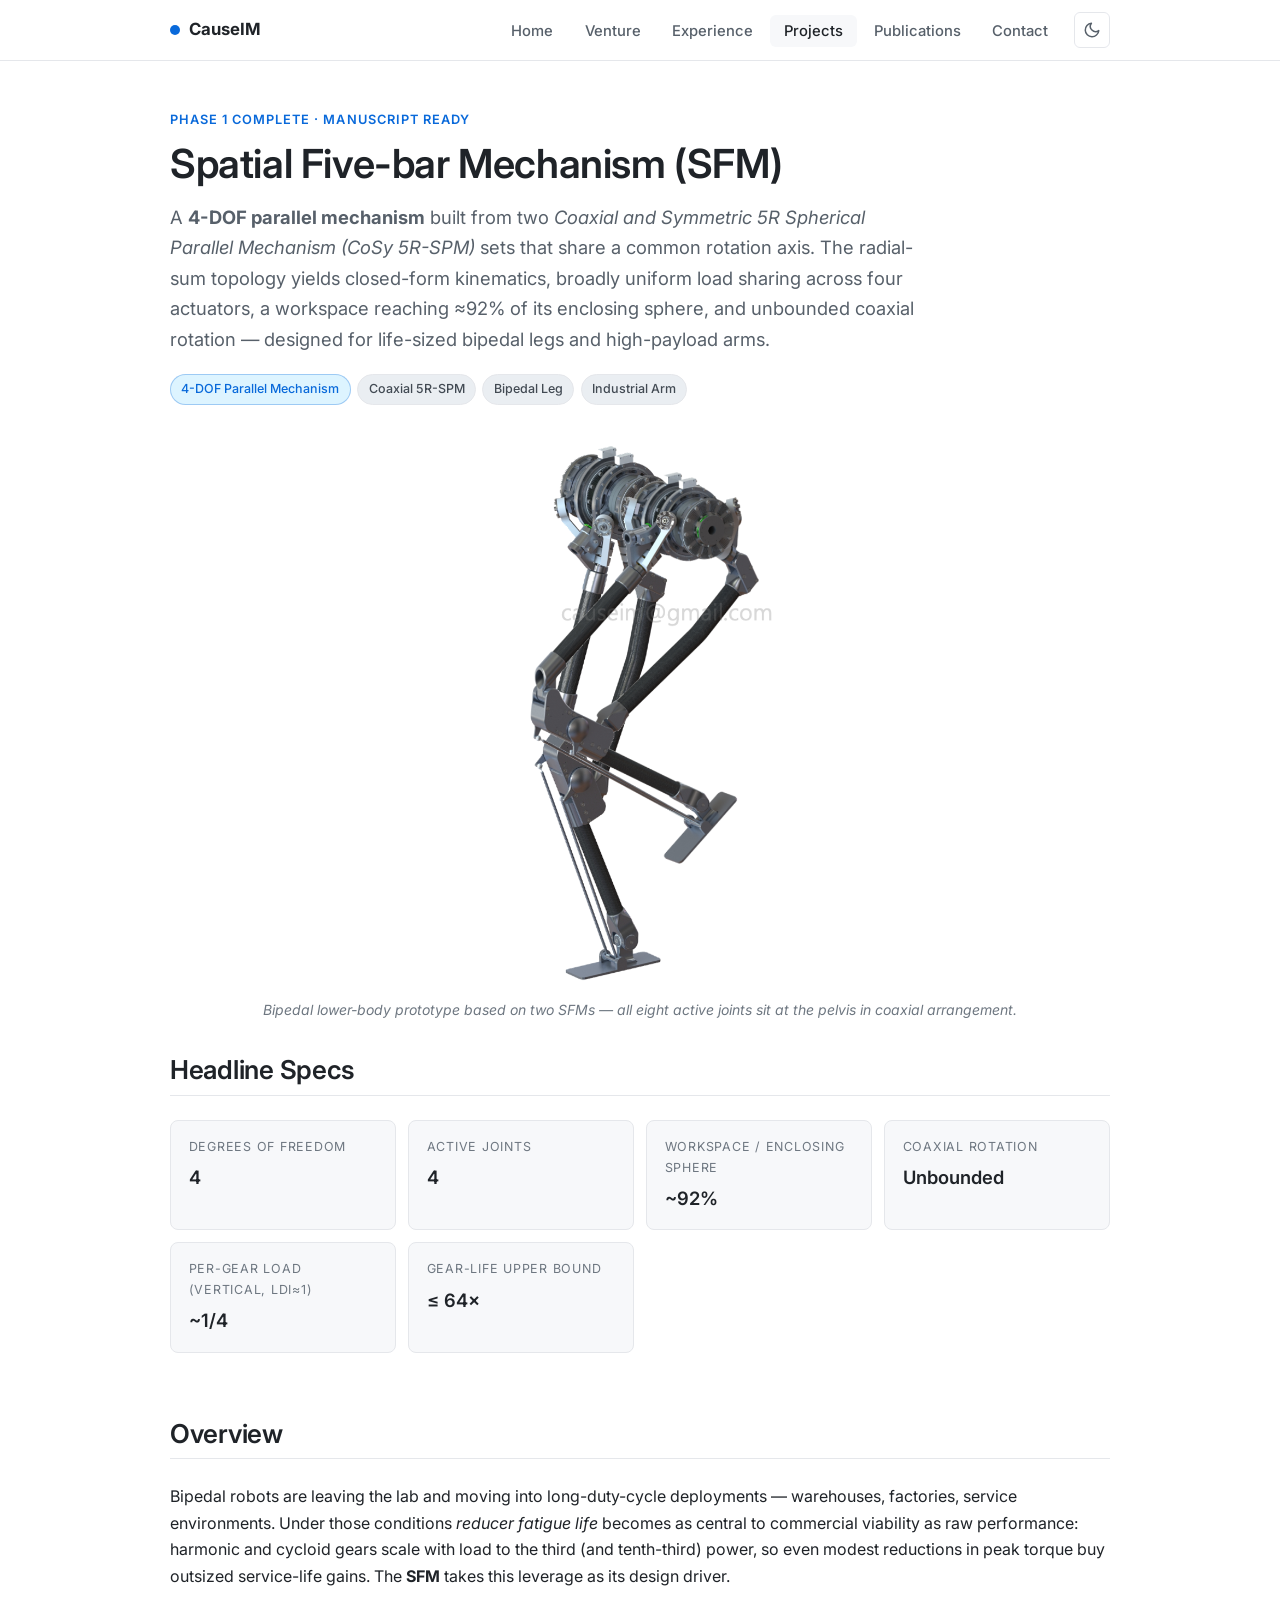
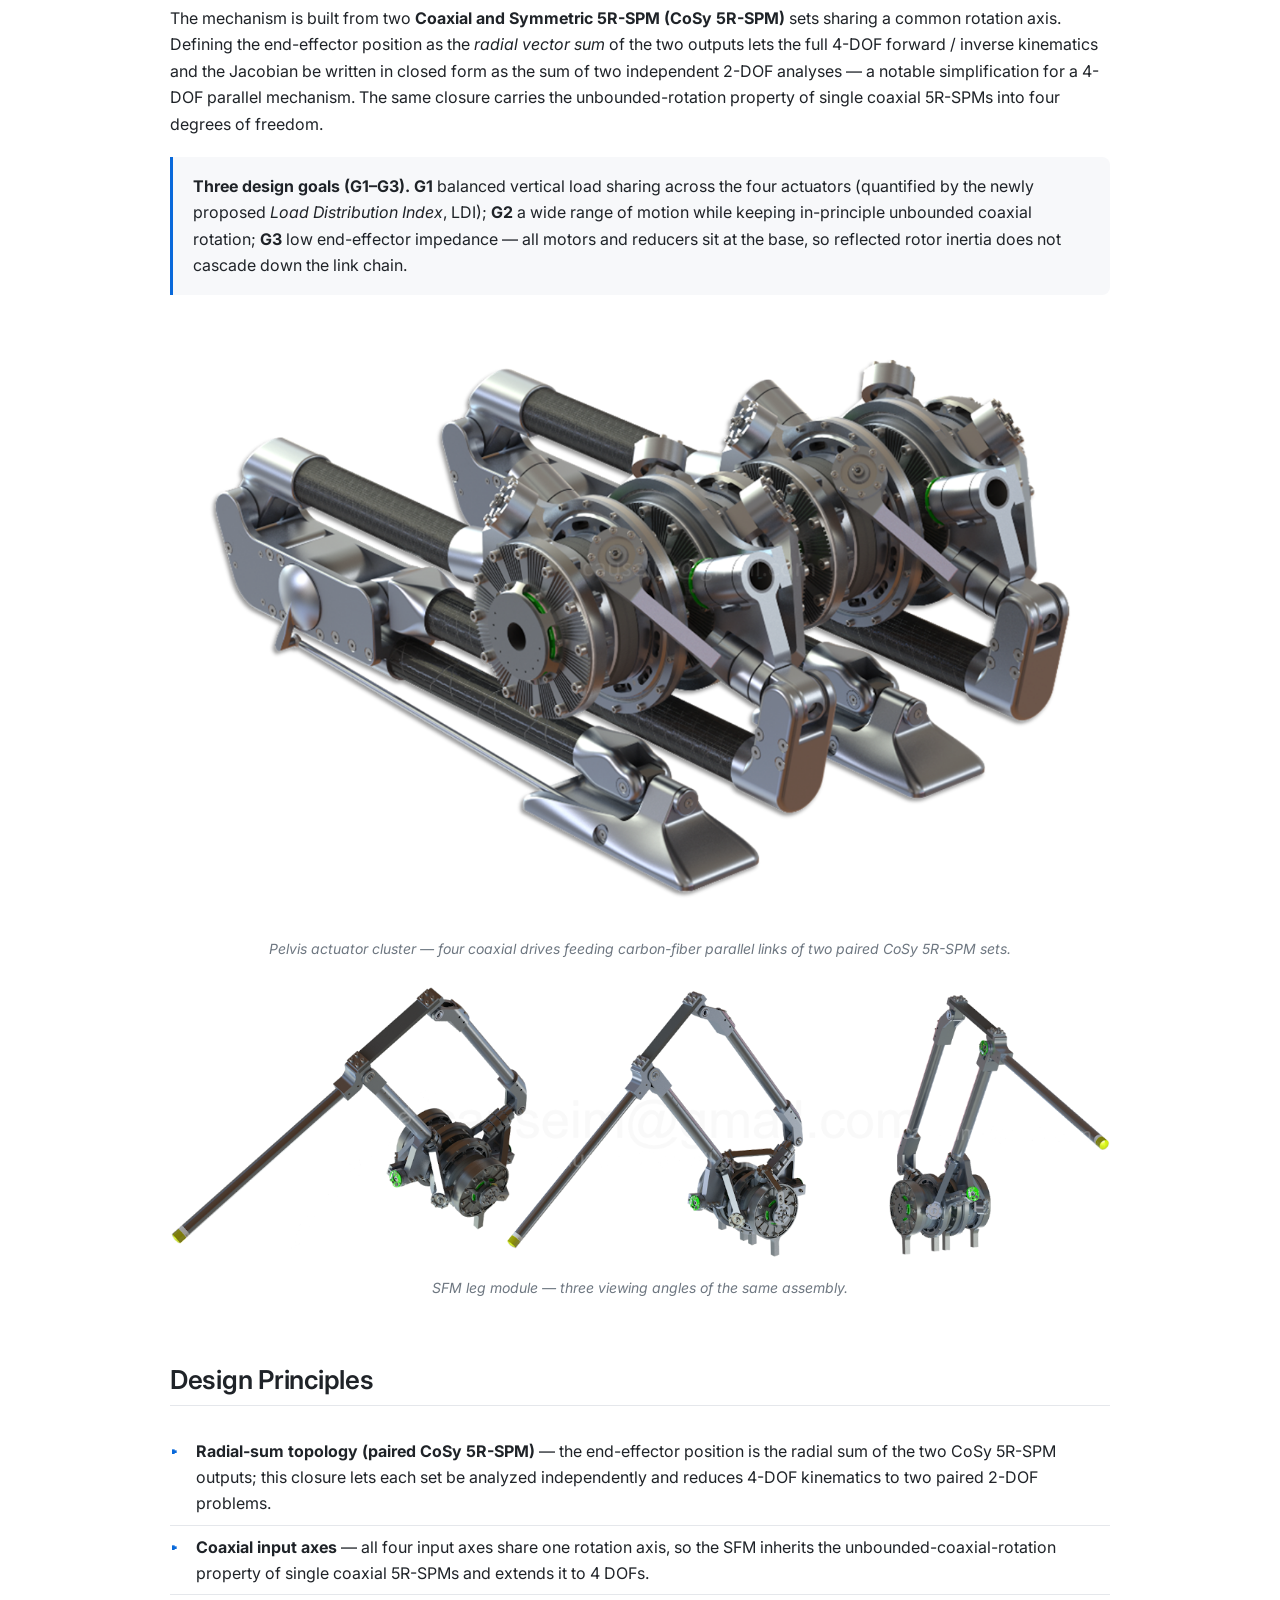
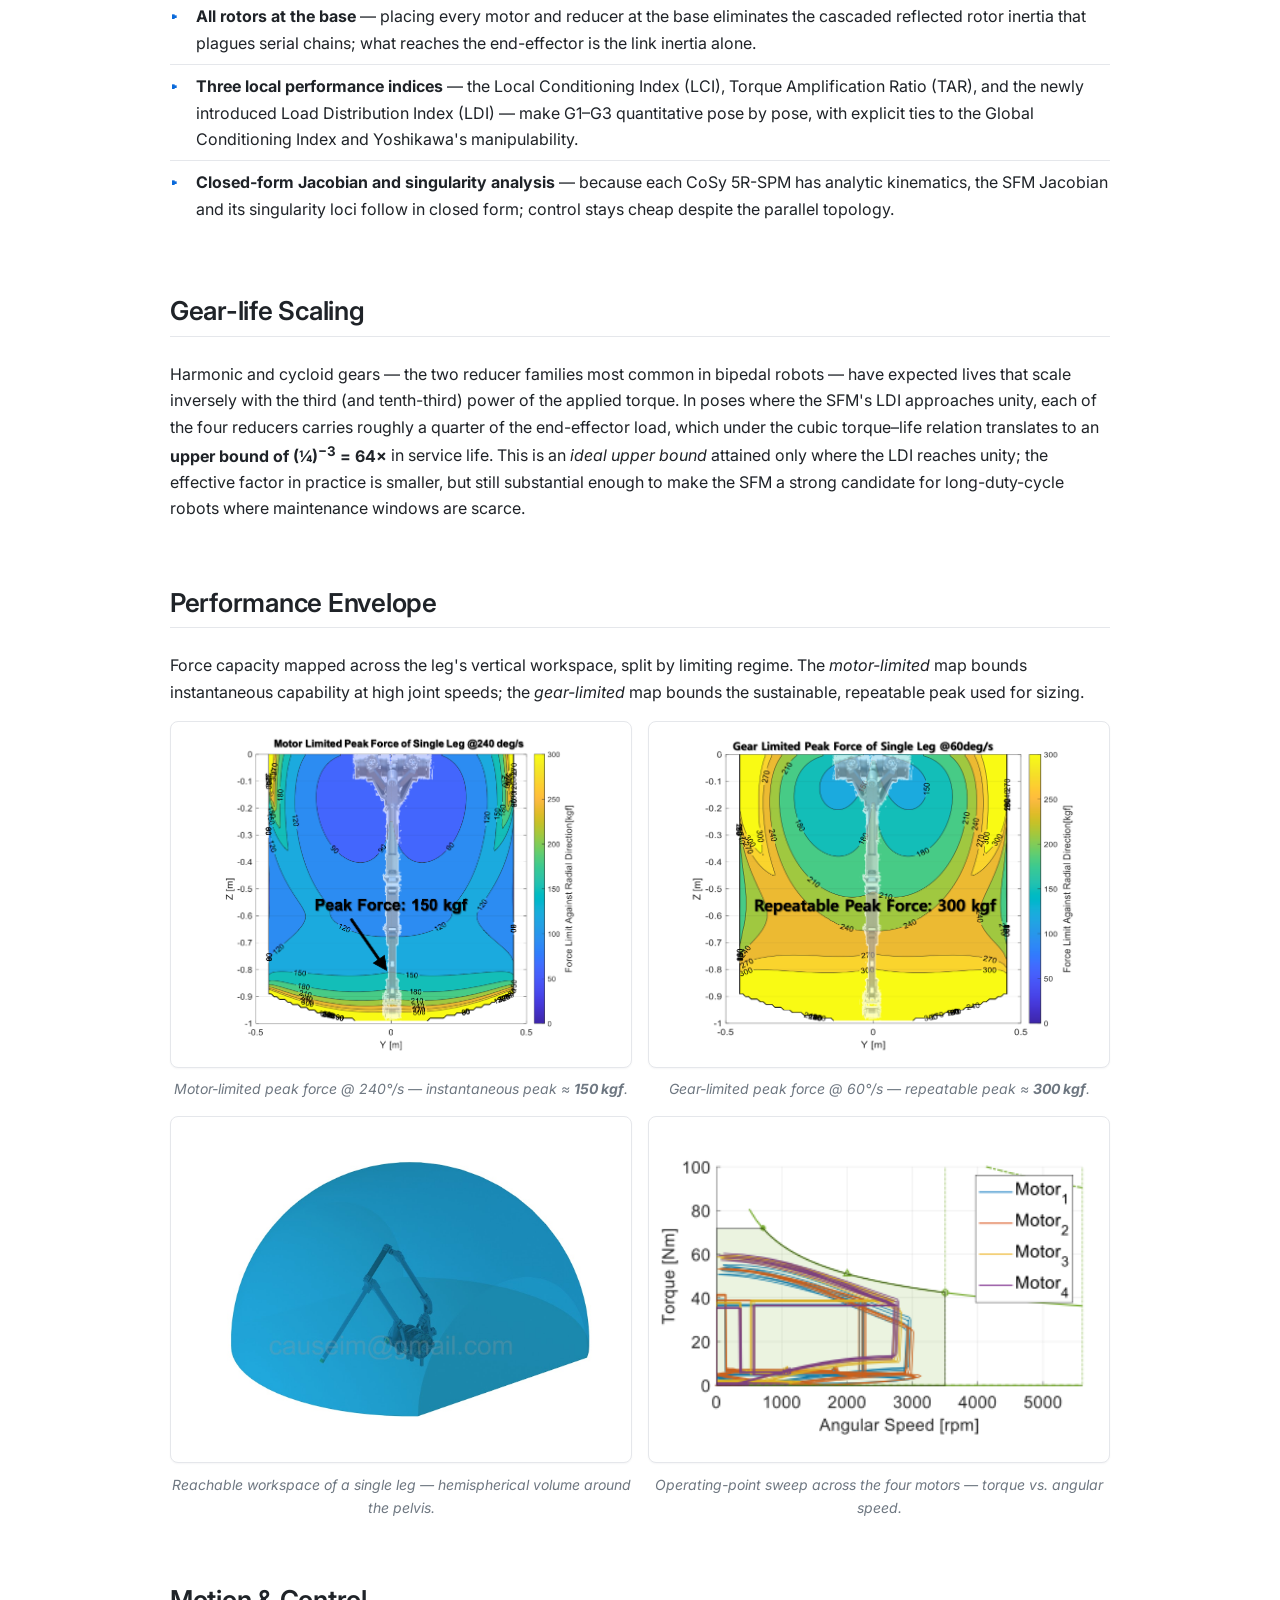
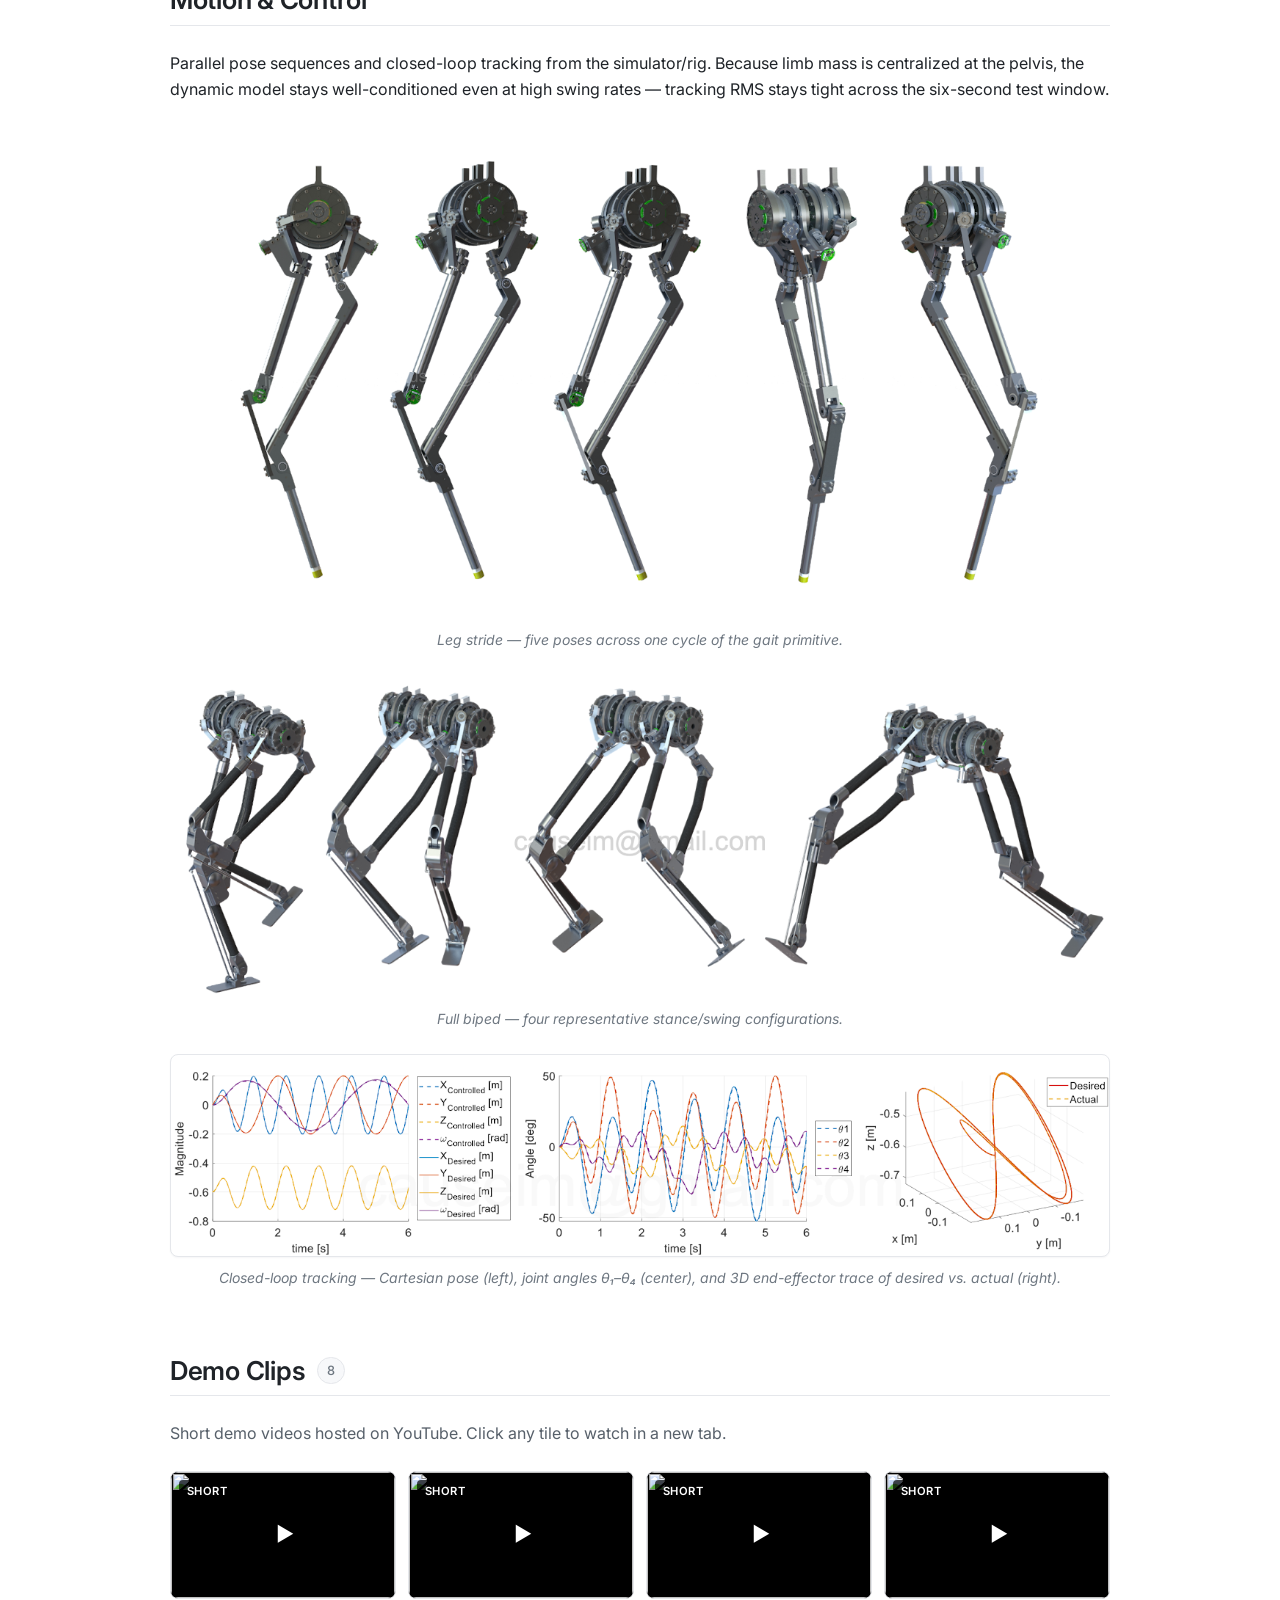
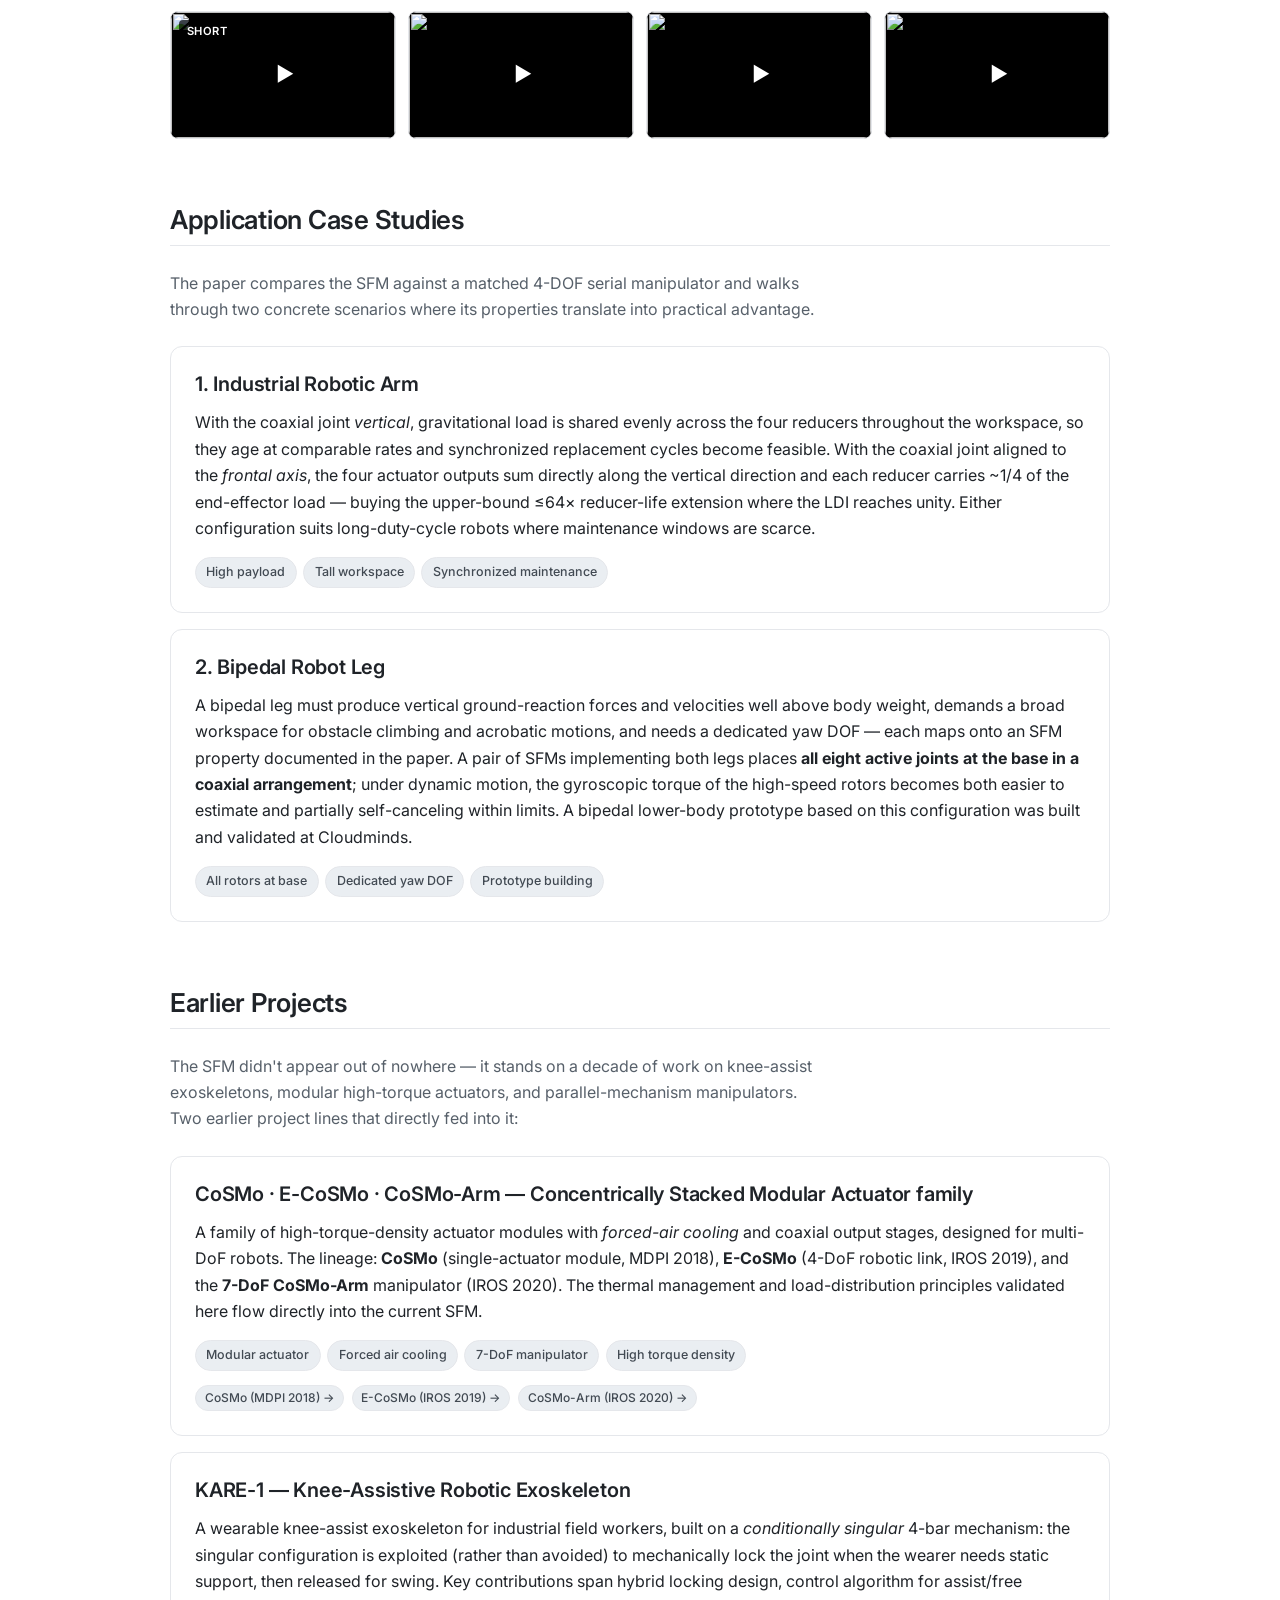
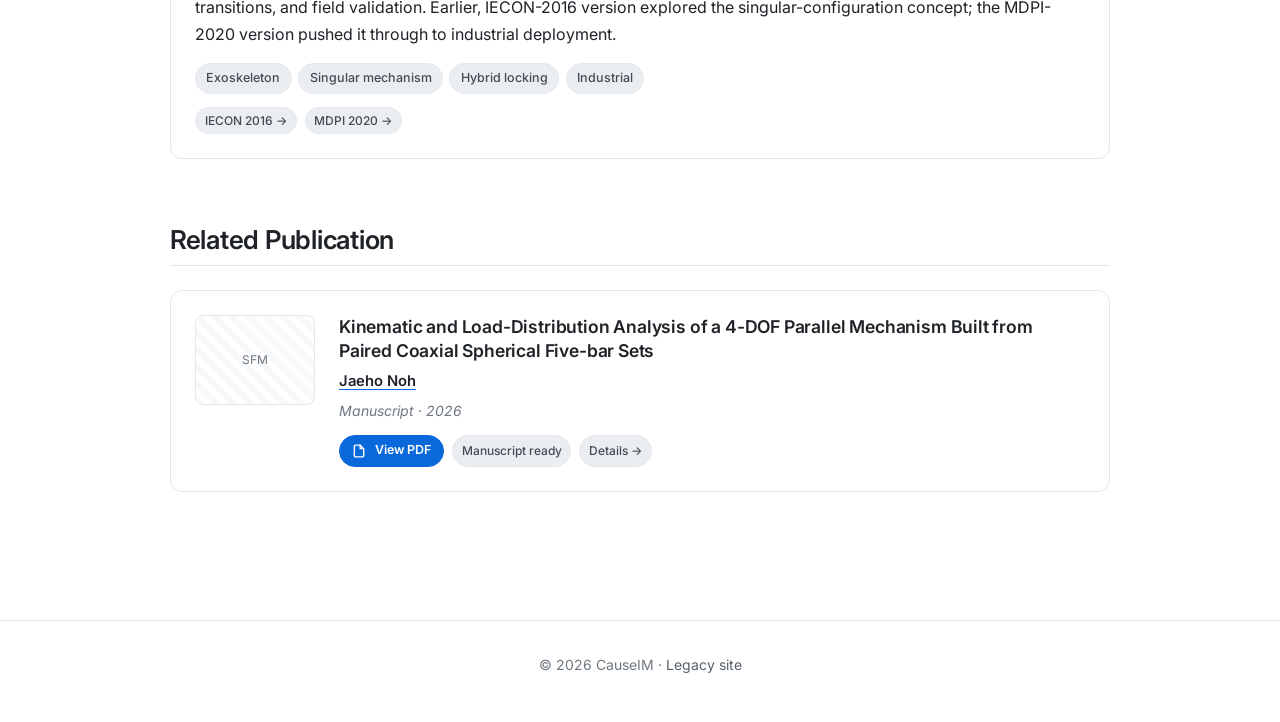
==== commit baa3b6b5: "Reframe SFM as past-completed project (not in-progress) - projects.html eyebrow: drop 'Bipedal proto" ====
--- a/projects.html
+++ b/projects.html
@@ -42,7 +42,7 @@
 
   <main>
     <div class="project-header">
-      <div class="eyebrow">Phase 1 complete &middot; Manuscript ready &middot; Bipedal prototype under construction</div>
+      <div class="eyebrow">Phase 1 complete &middot; Manuscript ready</div>
       <h1>Spatial Five-bar Mechanism (SFM)</h1>
       <p class="subtitle">
         A <strong>4-DOF parallel mechanism</strong> built from two <em>Coaxial and Symmetric 5R
@@ -339,8 +339,8 @@
           A pair of SFMs implementing both legs places <strong>all eight active joints at the
           base in a coaxial arrangement</strong>; under dynamic motion, the gyroscopic torque of
           the high-speed rotors becomes both easier to estimate and partially self-canceling
-          within limits. A bipedal lower-body prototype based on this configuration is currently
-          under construction.
+          within limits. A bipedal lower-body prototype based on this configuration was built and
+          validated at Cloudminds.
         </p>
         <div class="badges" style="margin-top: 0.5rem;">
           <span class="badge">All rotors at base</span>
@@ -441,3 +441,4 @@
   <script src="assets/js/main.js"></script>
 </body>
 </html>
+                                        
--- a/assets/css/style.css
+++ b/assets/css/style.css
@@ -936,6 +936,23 @@
   text-decoration: underline;
 }
 
+.patent-status {
+  display: inline-block;
+  margin-left: 0.35rem;
+  padding: 0.05rem 0.45rem;
+  font-family: var(--font-sans);
+  font-size: 0.65rem;
+  font-weight: 700;
+  letter-spacing: 0.06em;
+  text-transform: uppercase;
+  color: var(--success);
+  background: color-mix(in srgb, var(--success) 14%, transparent);
+  border: 1px solid color-mix(in srgb, var(--success) 35%, transparent);
+  border-radius: 10px;
+  vertical-align: middle;
+  white-space: nowrap;
+}
+
 /* ---------- Photo figures (CAD renders, plots) ----------
    CAD renders use a black background. Wrap each image in a dark "mat" so
    the black edges of the render blend into the figure frame instead of
@@ -1155,25 +1172,4 @@
   }
 
   .nav-links.open { display: flex; }
-  .nav-links a { display: block; padding: 0.6rem 0.9rem; }
-
-  .nav-toggle { display: inline-flex; align-items: center; justify-content: center; }
-
-  .project-header h1 { font-size: 1.875rem; }
-}
-
-/* ---------- Utilities ---------- */
-.sr-only {
-  position: absolute;
-  width: 1px;
-  height: 1px;
-  padding: 0;
-  margin: -1px;
-  overflow: hidden;
-  clip: rect(0,0,0,0);
-  white-space: nowrap;
-  border: 0;
-}
-
-.text-muted { color: var(--text-muted); }
-.small { font-size: 0.875rem; }
+  .nav-links a { d
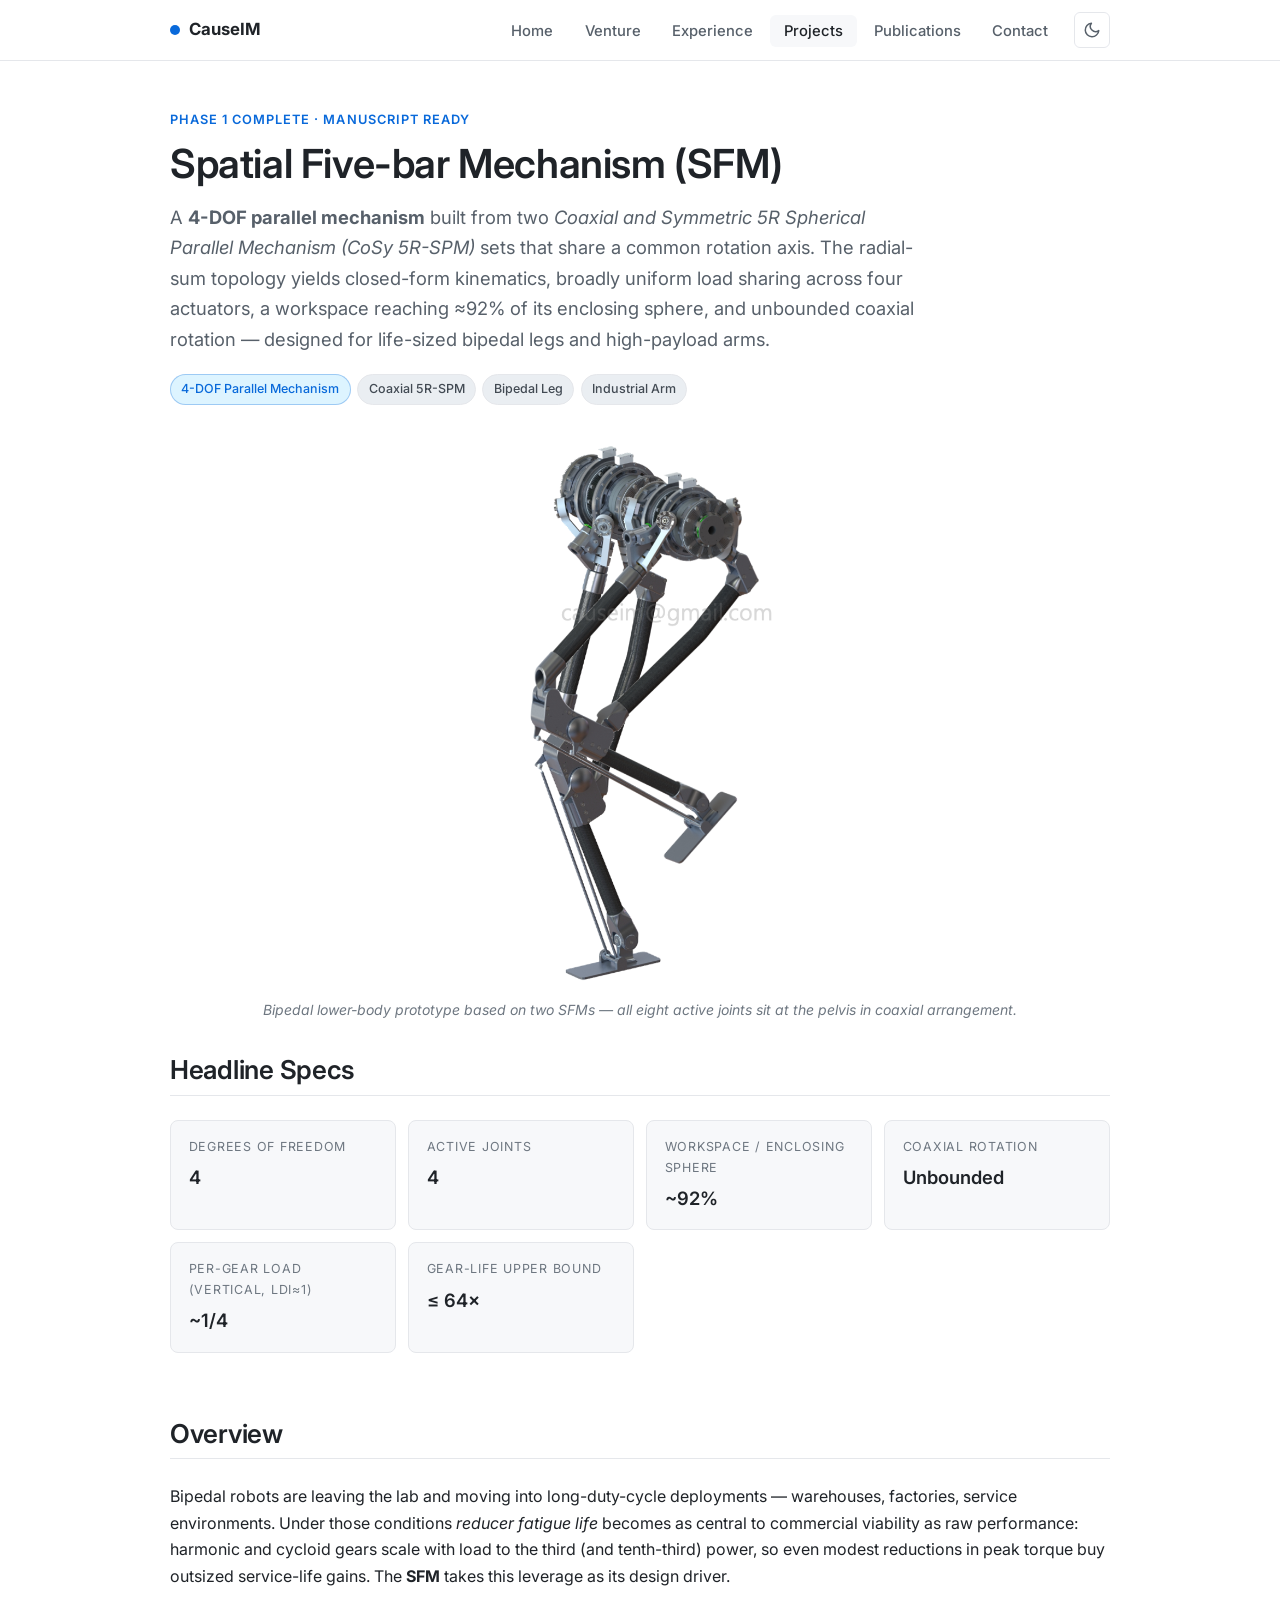
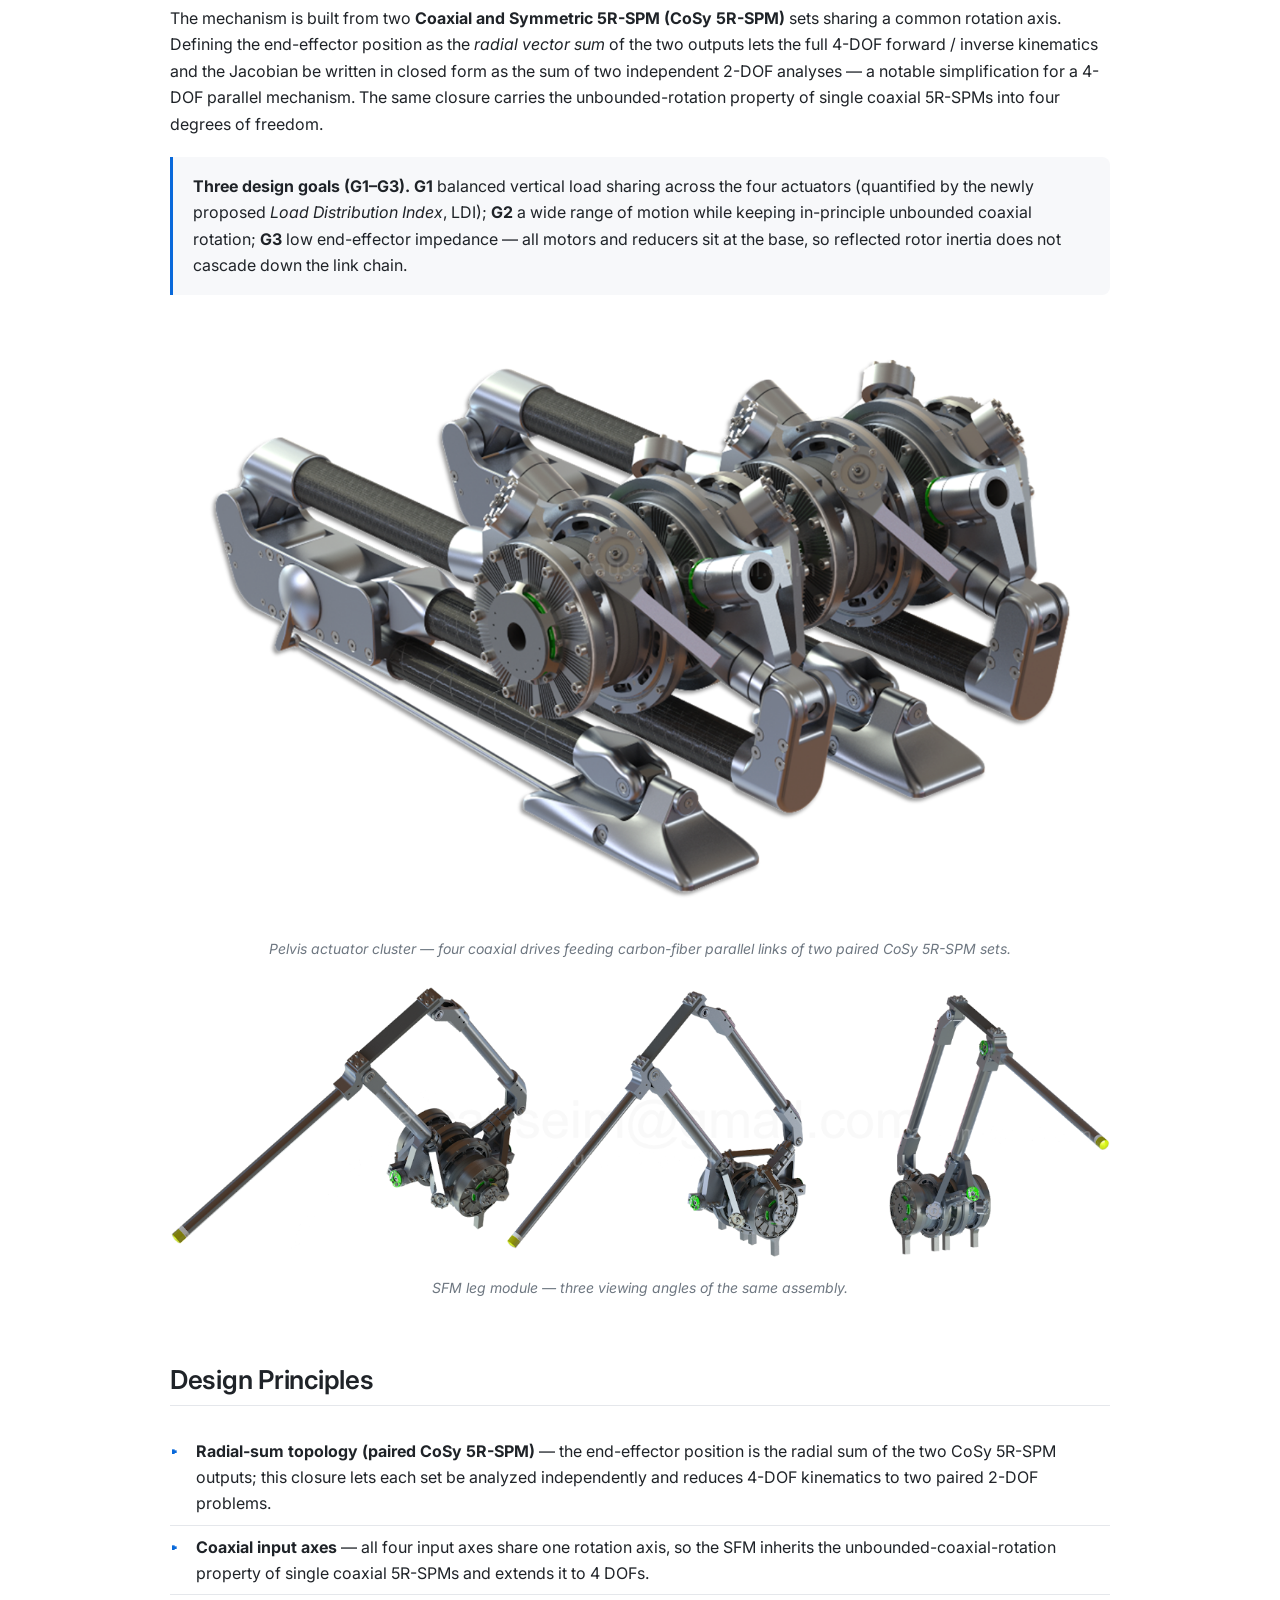
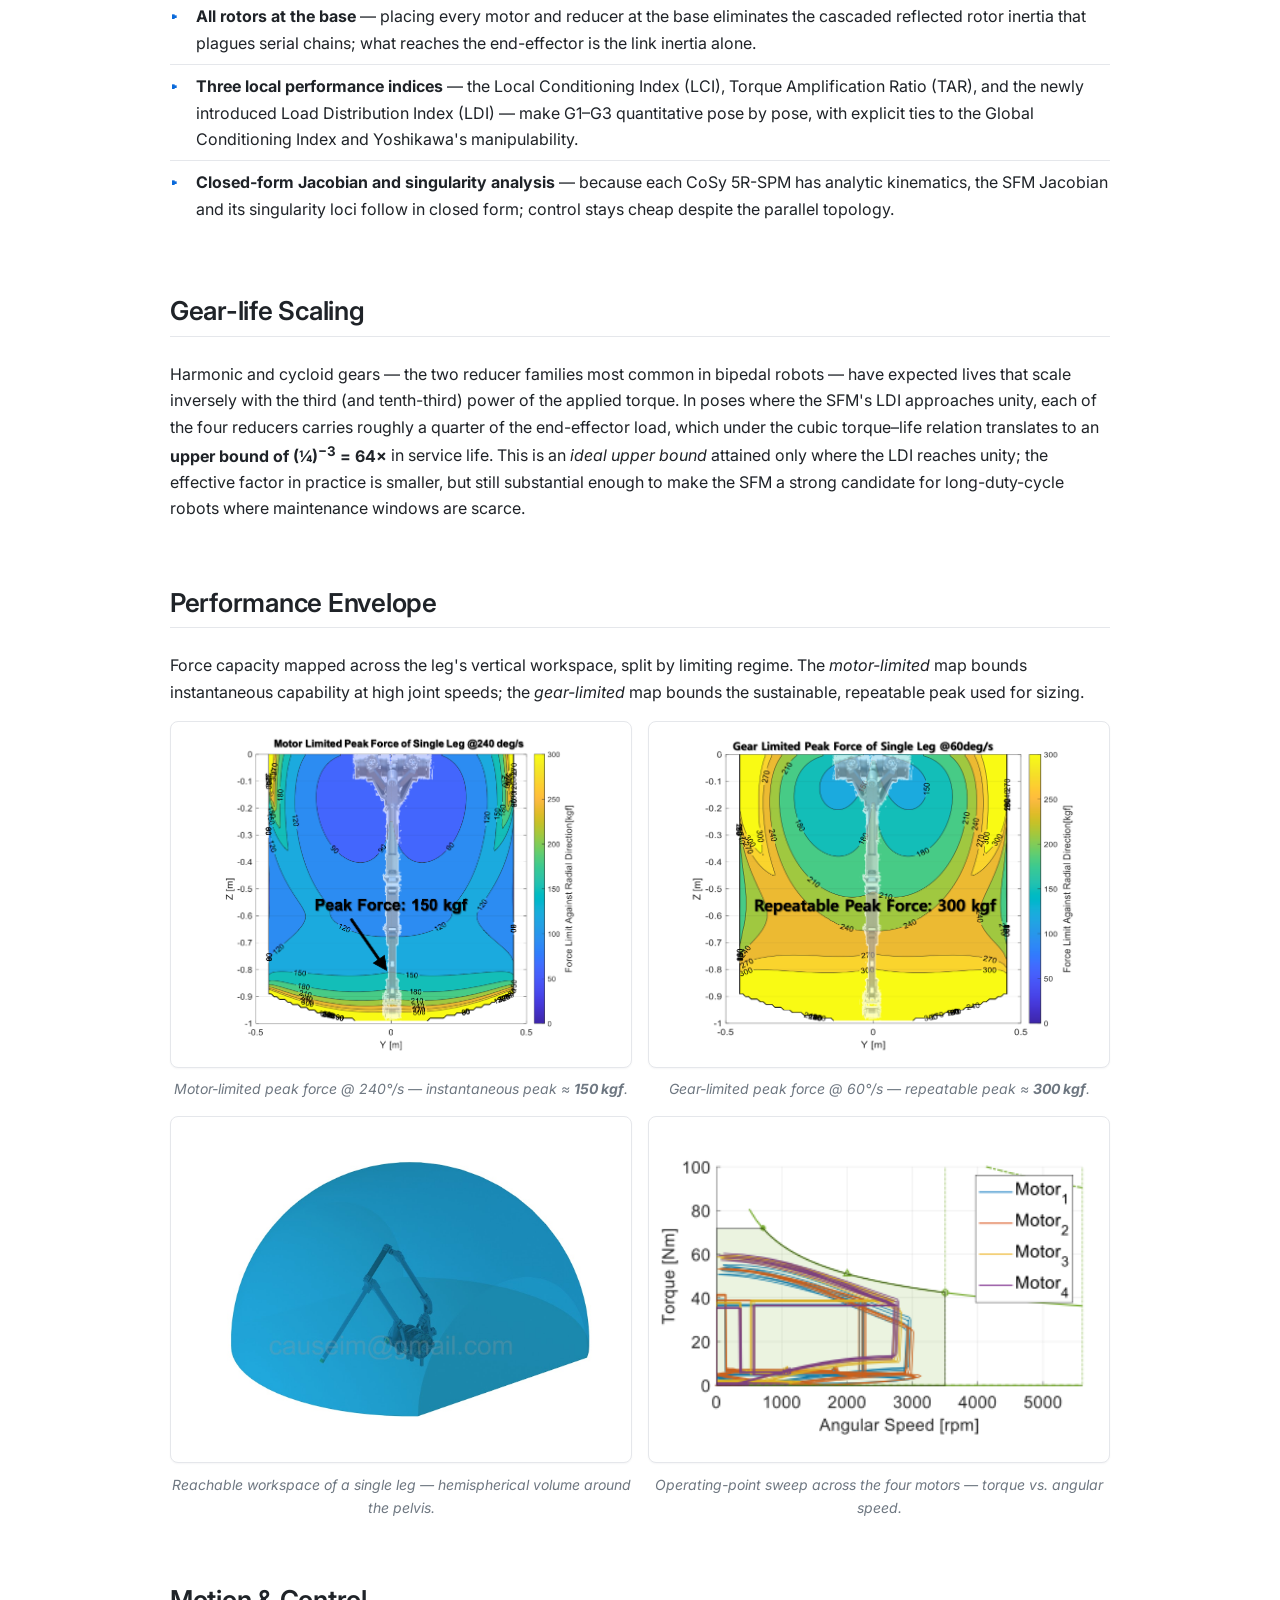
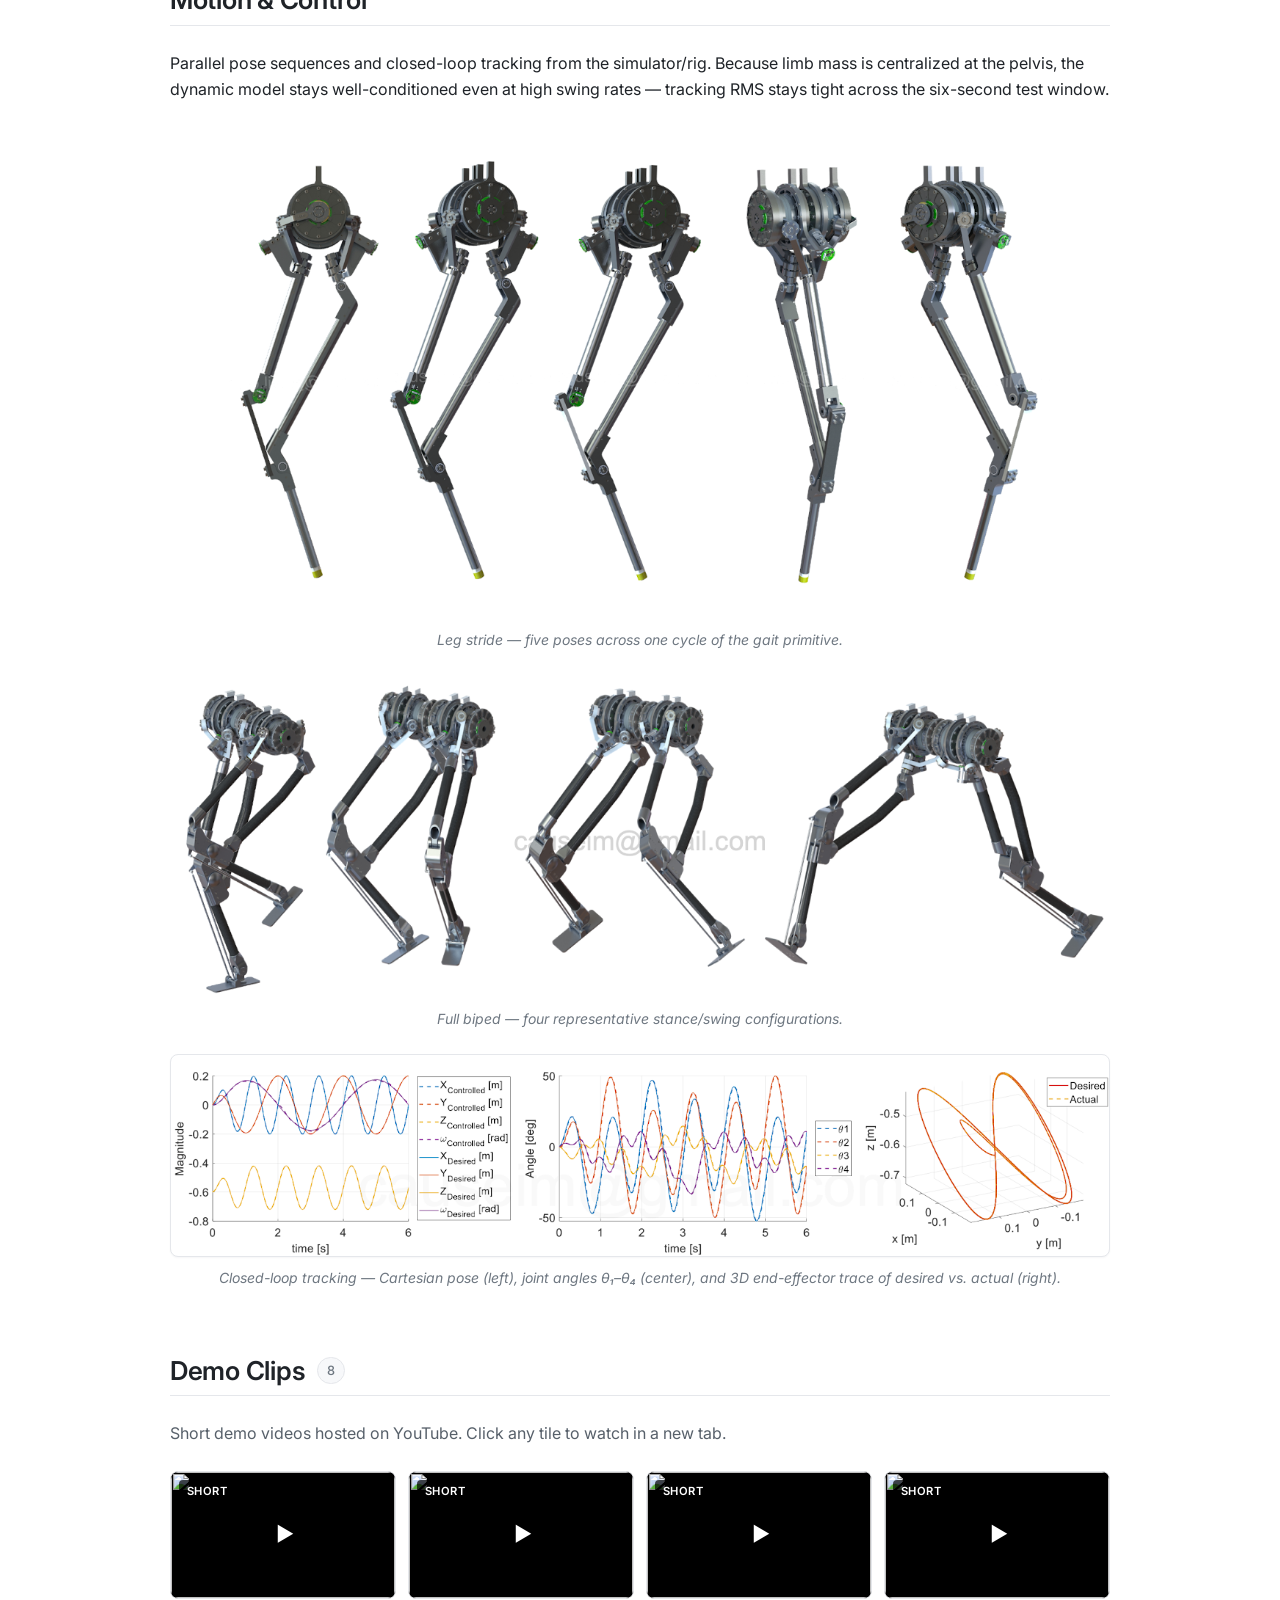
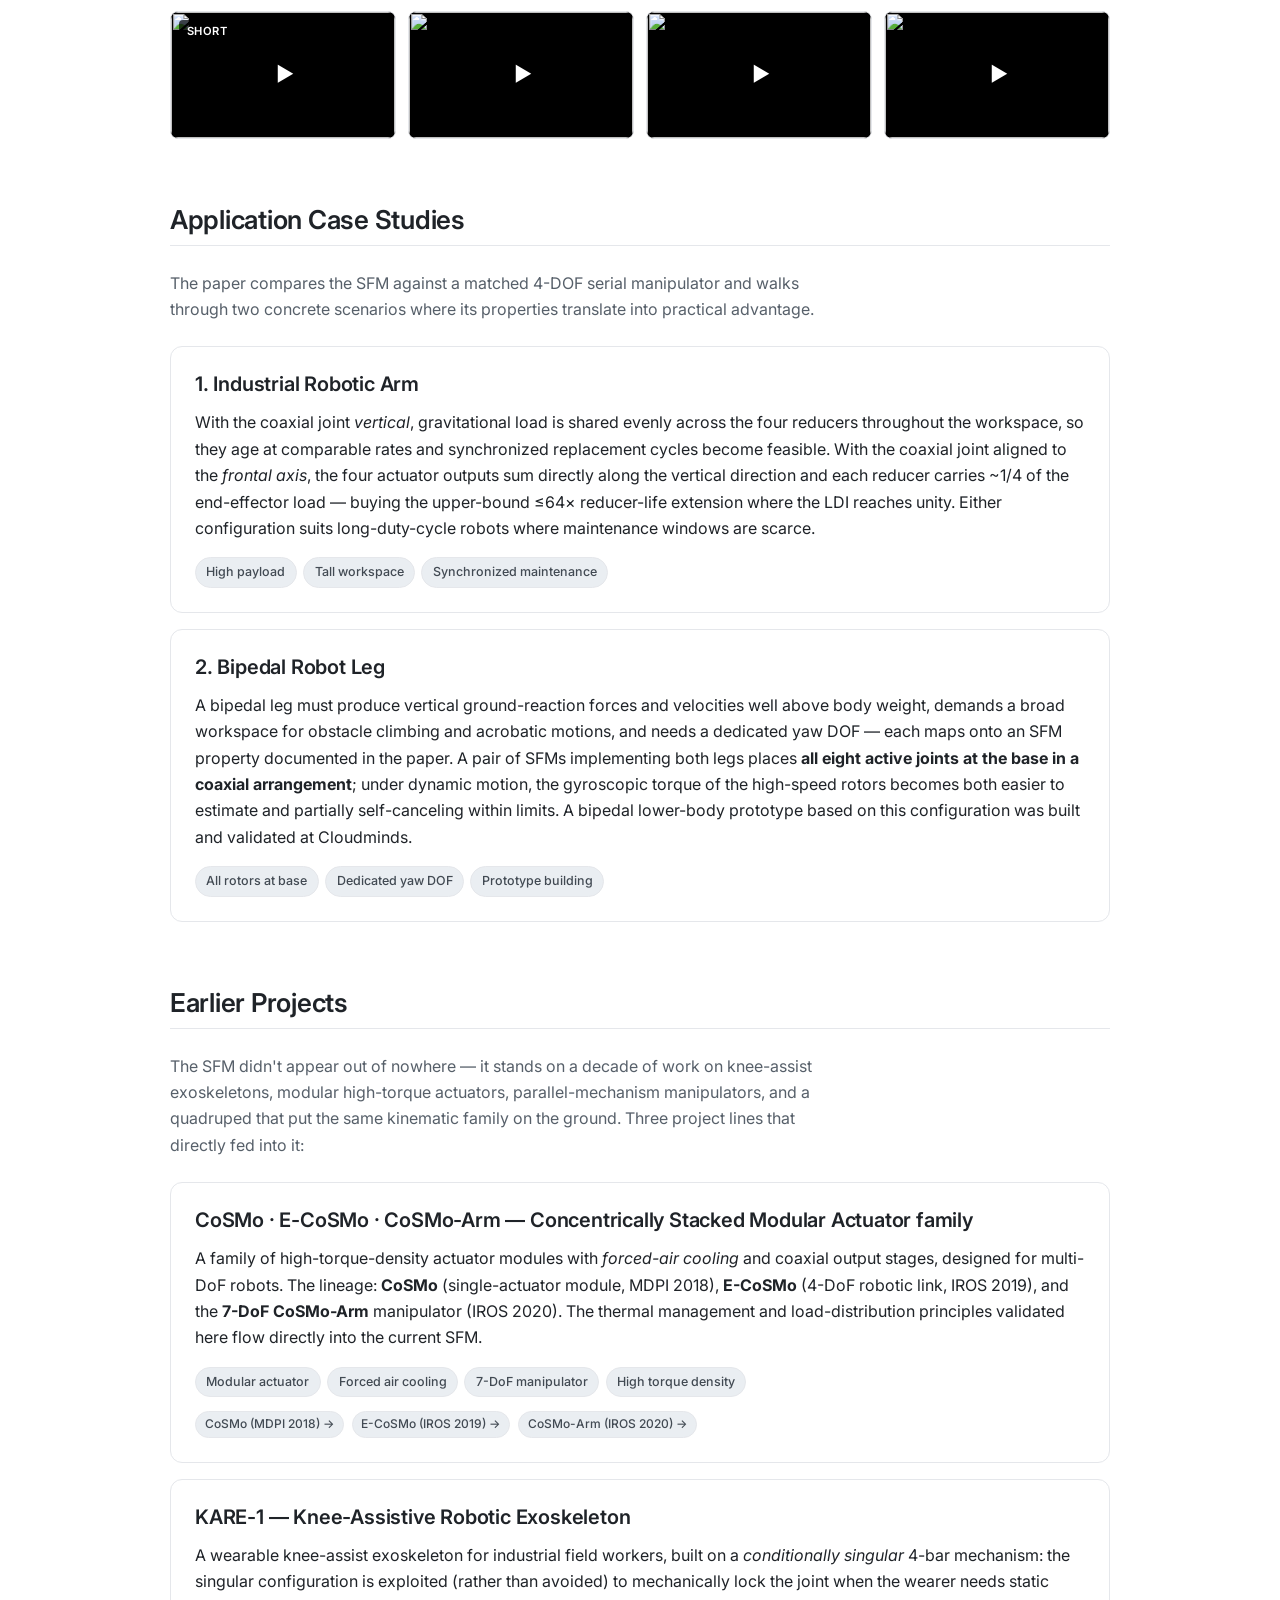
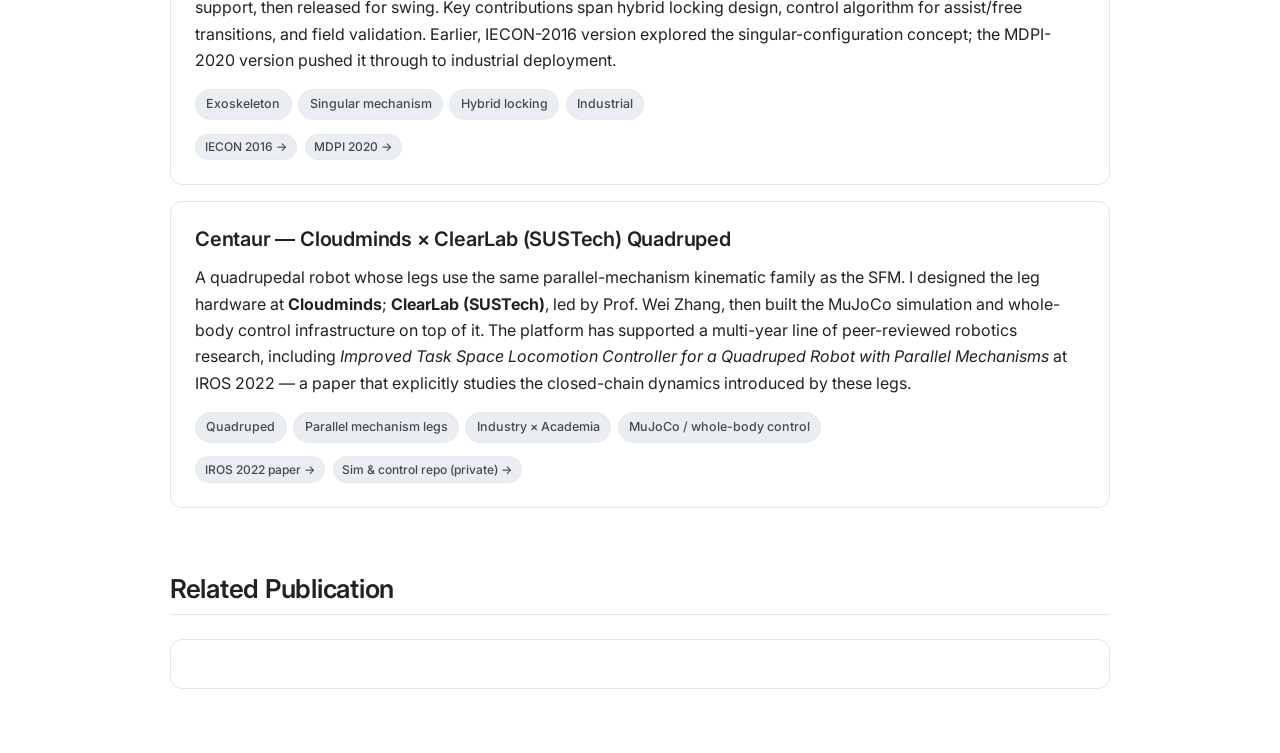
==== commit c0a788b7: "Add Centaur quadruped to Earlier Projects (Cloudminds × ClearLab SUSTech) - Third project card after" ====
--- a/projects.html
+++ b/projects.html
@@ -357,8 +357,9 @@
       </div>
       <p class="section-lead">
         The SFM didn't appear out of nowhere — it stands on a decade of work on knee-assist
-        exoskeletons, modular high-torque actuators, and parallel-mechanism manipulators. Two
-        earlier project lines that directly fed into it:
+        exoskeletons, modular high-torque actuators, parallel-mechanism manipulators, and a
+        quadruped that put the same kinematic family on the ground. Three project lines that
+        directly fed into it:
       </p>
 
       <article class="card">
@@ -406,6 +407,29 @@
           <a href="publications.html#y-2020" class="pub-tag">MDPI 2020 &rarr;</a>
         </div>
       </article>
+
+      <article class="card">
+        <h3>Centaur — Cloudminds &times; ClearLab (SUSTech) Quadruped</h3>
+        <p>
+          A quadrupedal robot whose legs use the same parallel-mechanism kinematic family as
+          the SFM. I designed the leg hardware at <strong>Cloudminds</strong>; <strong>ClearLab
+          (SUSTech)</strong>, led by Prof. Wei Zhang, then built the MuJoCo simulation and
+          whole-body control infrastructure on top of it. The platform has supported a multi-year
+          line of peer-reviewed robotics research, including <em>Improved Task Space Locomotion
+          Controller for a Quadruped Robot with Parallel Mechanisms</em> at IROS 2022 — a paper
+          that explicitly studies the closed-chain dynamics introduced by these legs.
+        </p>
+        <div class="badges" style="margin-top: 0.5rem;">
+          <span class="badge">Quadruped</span>
+          <span class="badge">Parallel mechanism legs</span>
+          <span class="badge">Industry × Academia</span>
+          <span class="badge">MuJoCo / whole-body control</span>
+        </div>
+        <div class="pub-actions" style="margin-top: 0.85rem;">
+          <a href="https://ieeexplore.ieee.org/document/9981385/" target="_blank" rel="noopener" class="pub-tag">IROS 2022 paper &rarr;</a>
+          <a href="https://github.com/clearlab-sustech/cloudminds-collaboration" target="_blank" rel="noopener" class="pub-tag">Sim &amp; control repo (private) &rarr;</a>
+        </div>
+      </article>
     </section>
 
     <!-- Related publication -->
@@ -414,31 +438,4 @@
         <h2>Related Publication</h2>
       </div>
       <article class="card pub">
-        <a href="assets/papers/noh2026-sfm.pdf" target="_blank" rel="noopener" aria-label="Open PDF in new tab">
-          <div class="pub-thumb placeholder" aria-hidden="true">SFM</div>
-        </a>
-        <div class="pub-body">
-          <h3><a href="assets/papers/noh2026-sfm.pdf" target="_blank" rel="noopener">Kinematic and Load-Distribution Analysis of a 4-DOF Parallel Mechanism Built from Paired Coaxial Spherical Five-bar Sets</a></h3>
-          <p class="pub-authors"><span class="me">Jaeho Noh</span></p>
-          <p class="pub-venue">Manuscript &middot; 2026</p>
-          <div class="pub-actions">
-            <a href="assets/papers/noh2026-sfm.pdf" target="_blank" rel="noopener" class="pub-tag pub-tag-primary">
-              <svg width="14" height="14" viewBox="0 0 24 24" fill="none" stroke="currentColor" stroke-width="2.4" stroke-linecap="round" stroke-linejoin="round" style="vertical-align:-2px;margin-right:0.25rem"><path d="M14 2H6a2 2 0 0 0-2 2v16a2 2 0 0 0 2 2h12a2 2 0 0 0 2-2V8z"/><polyline points="14 2 14 8 20 8"/></svg>
-              View PDF
-            </a>
-            <span class="pub-tag">Manuscript ready</span>
-            <a href="publications.html#y-2026" class="pub-tag">Details &rarr;</a>
-          </div>
-        </div>
-      </article>
-    </section>
-  </main>
-
-  <footer class="site-footer">
-    <p>&copy; <span id="year">2026</span> CauseIM &middot; <a href="https://sites.google.com/view/causeim" target="_blank" rel="noopener">Legacy site</a></p>
-  </footer>
-
-  <script src="assets/js/main.js"></script>
-</body>
-</html>
-                                        +        <a href="assets/papers/noh2026-sfm.pd
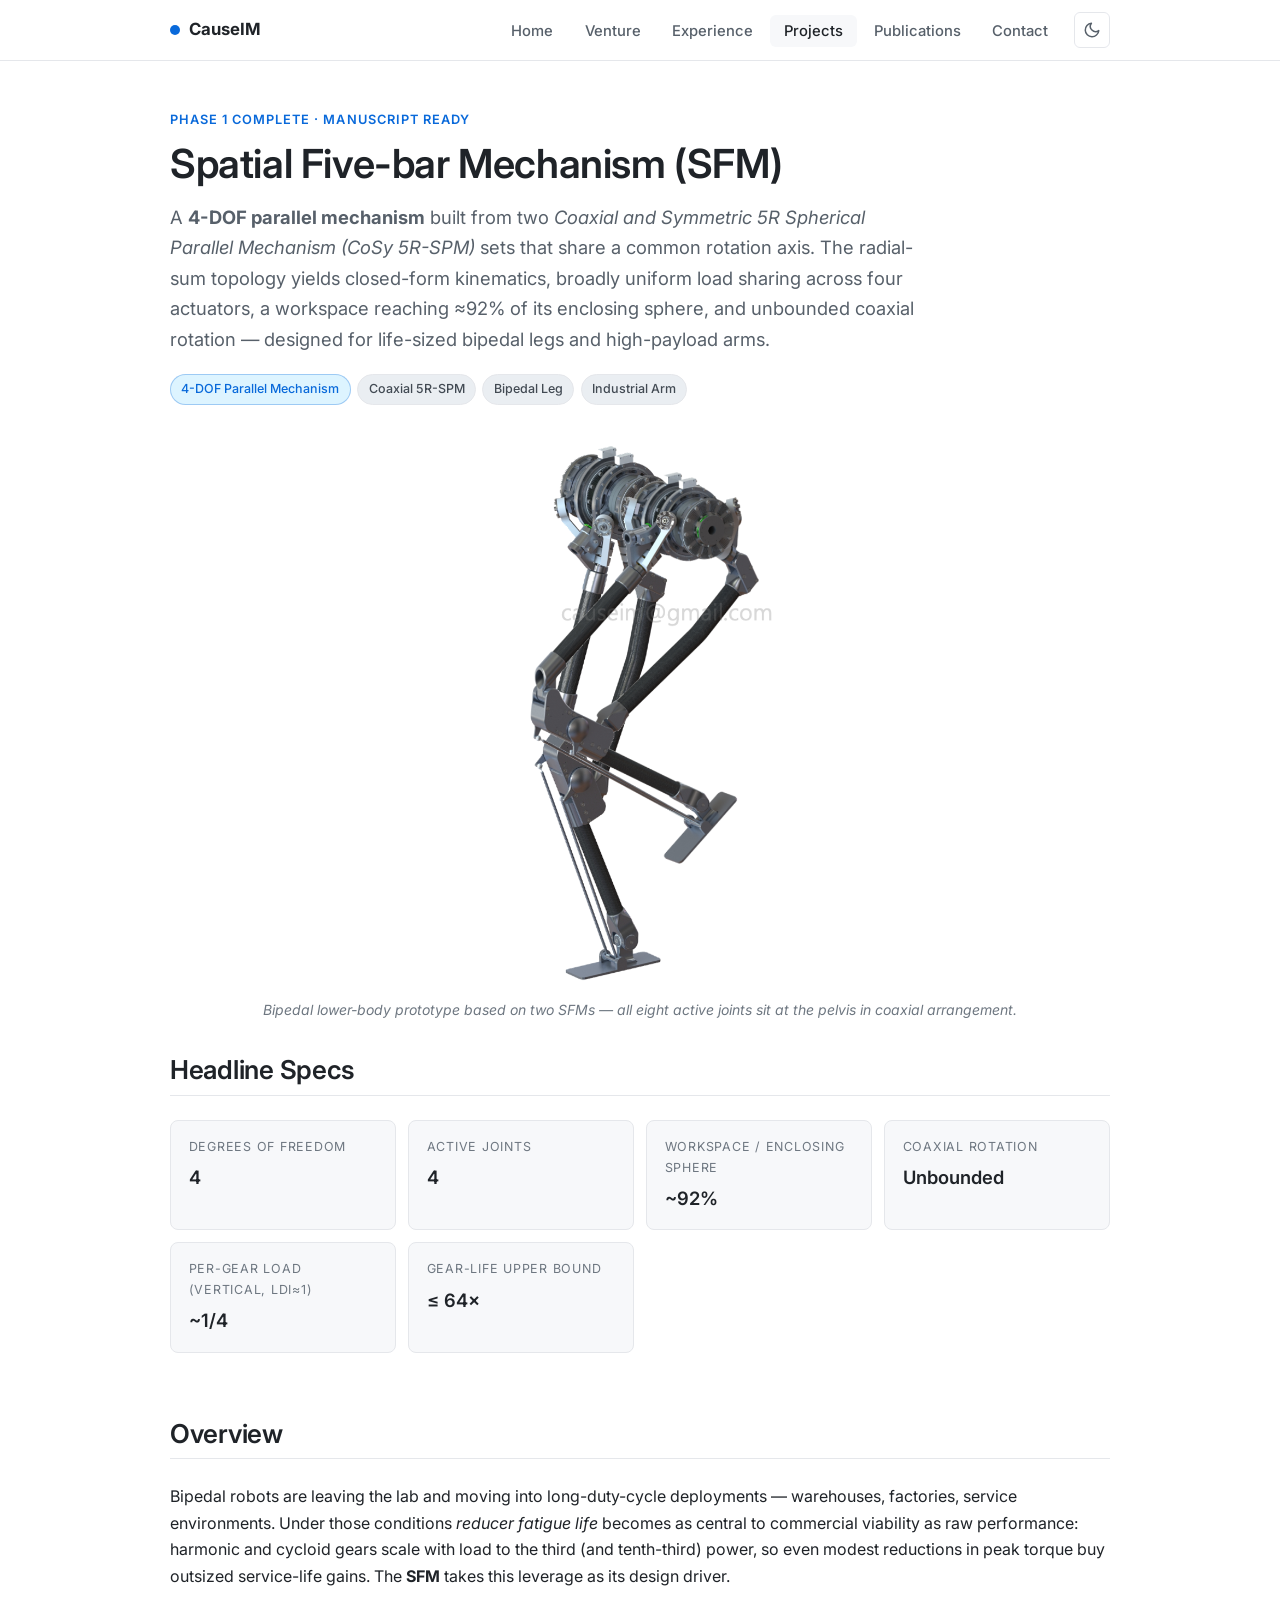
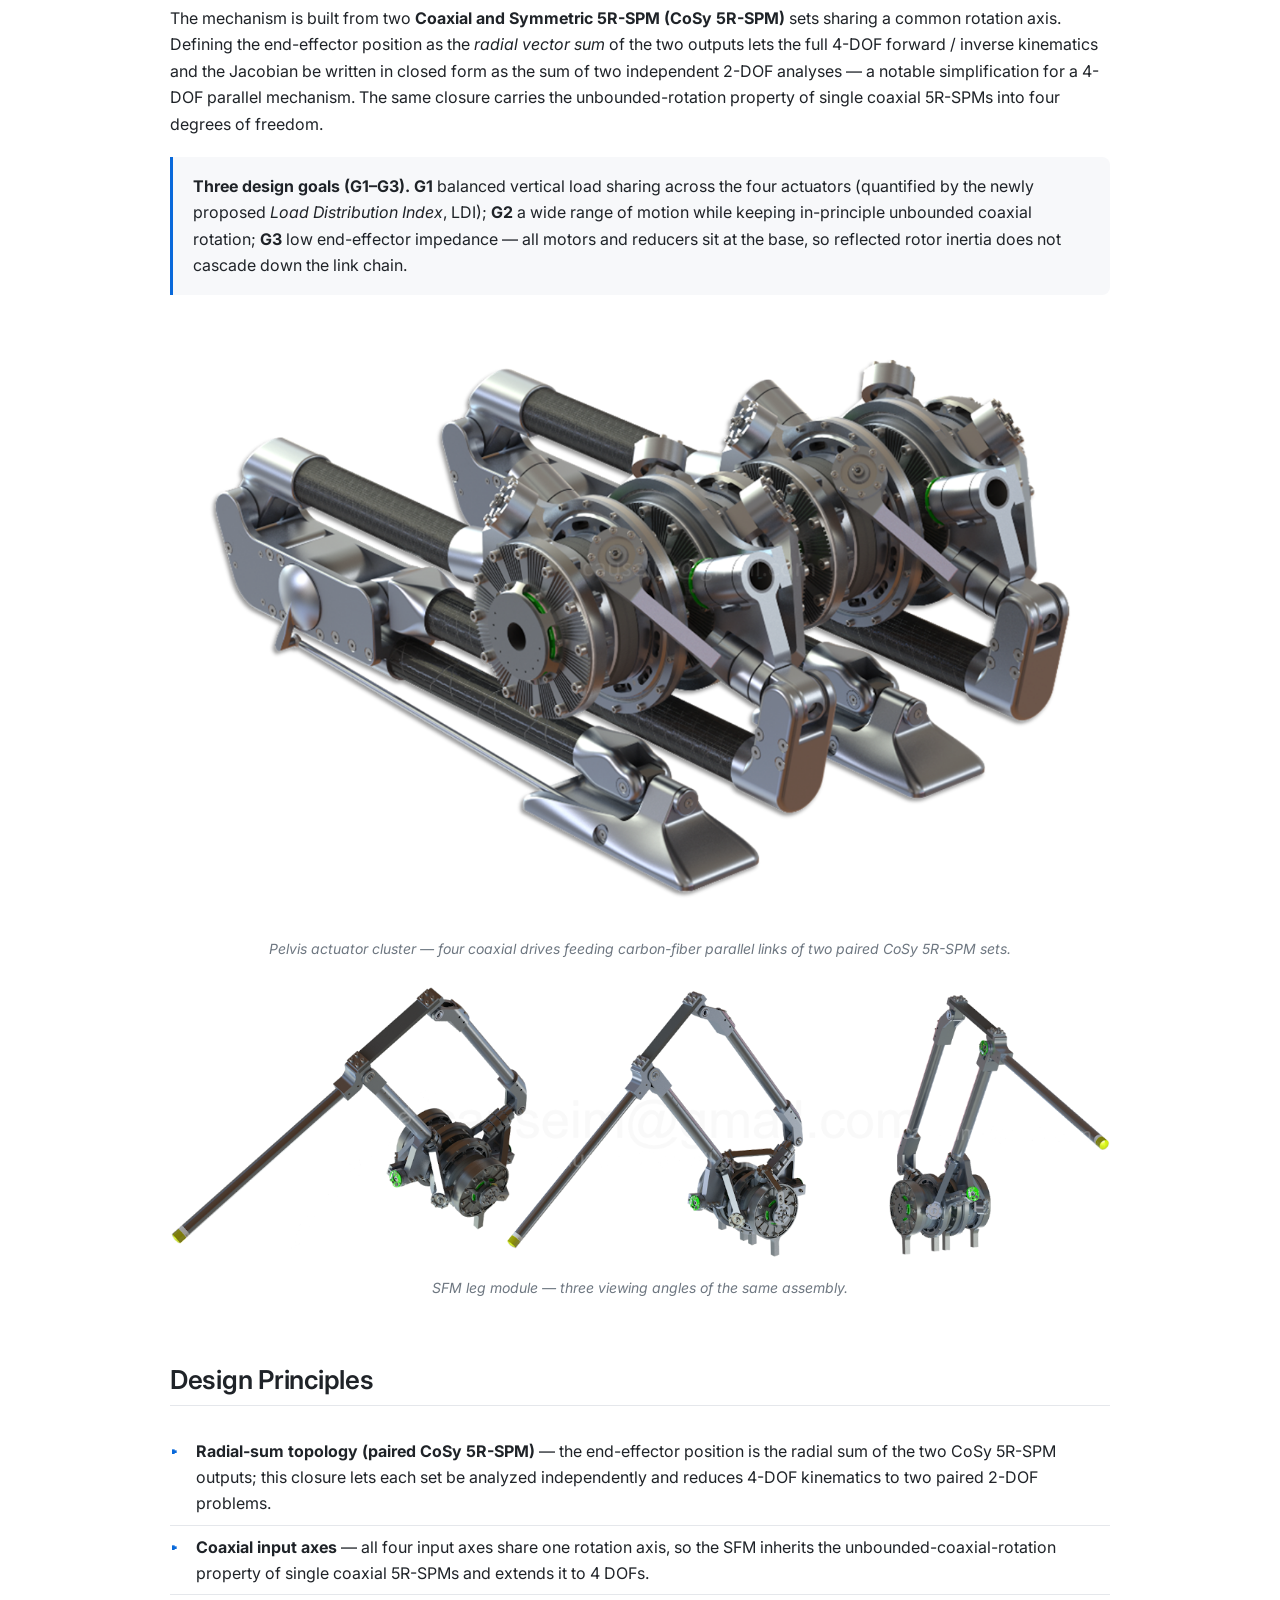
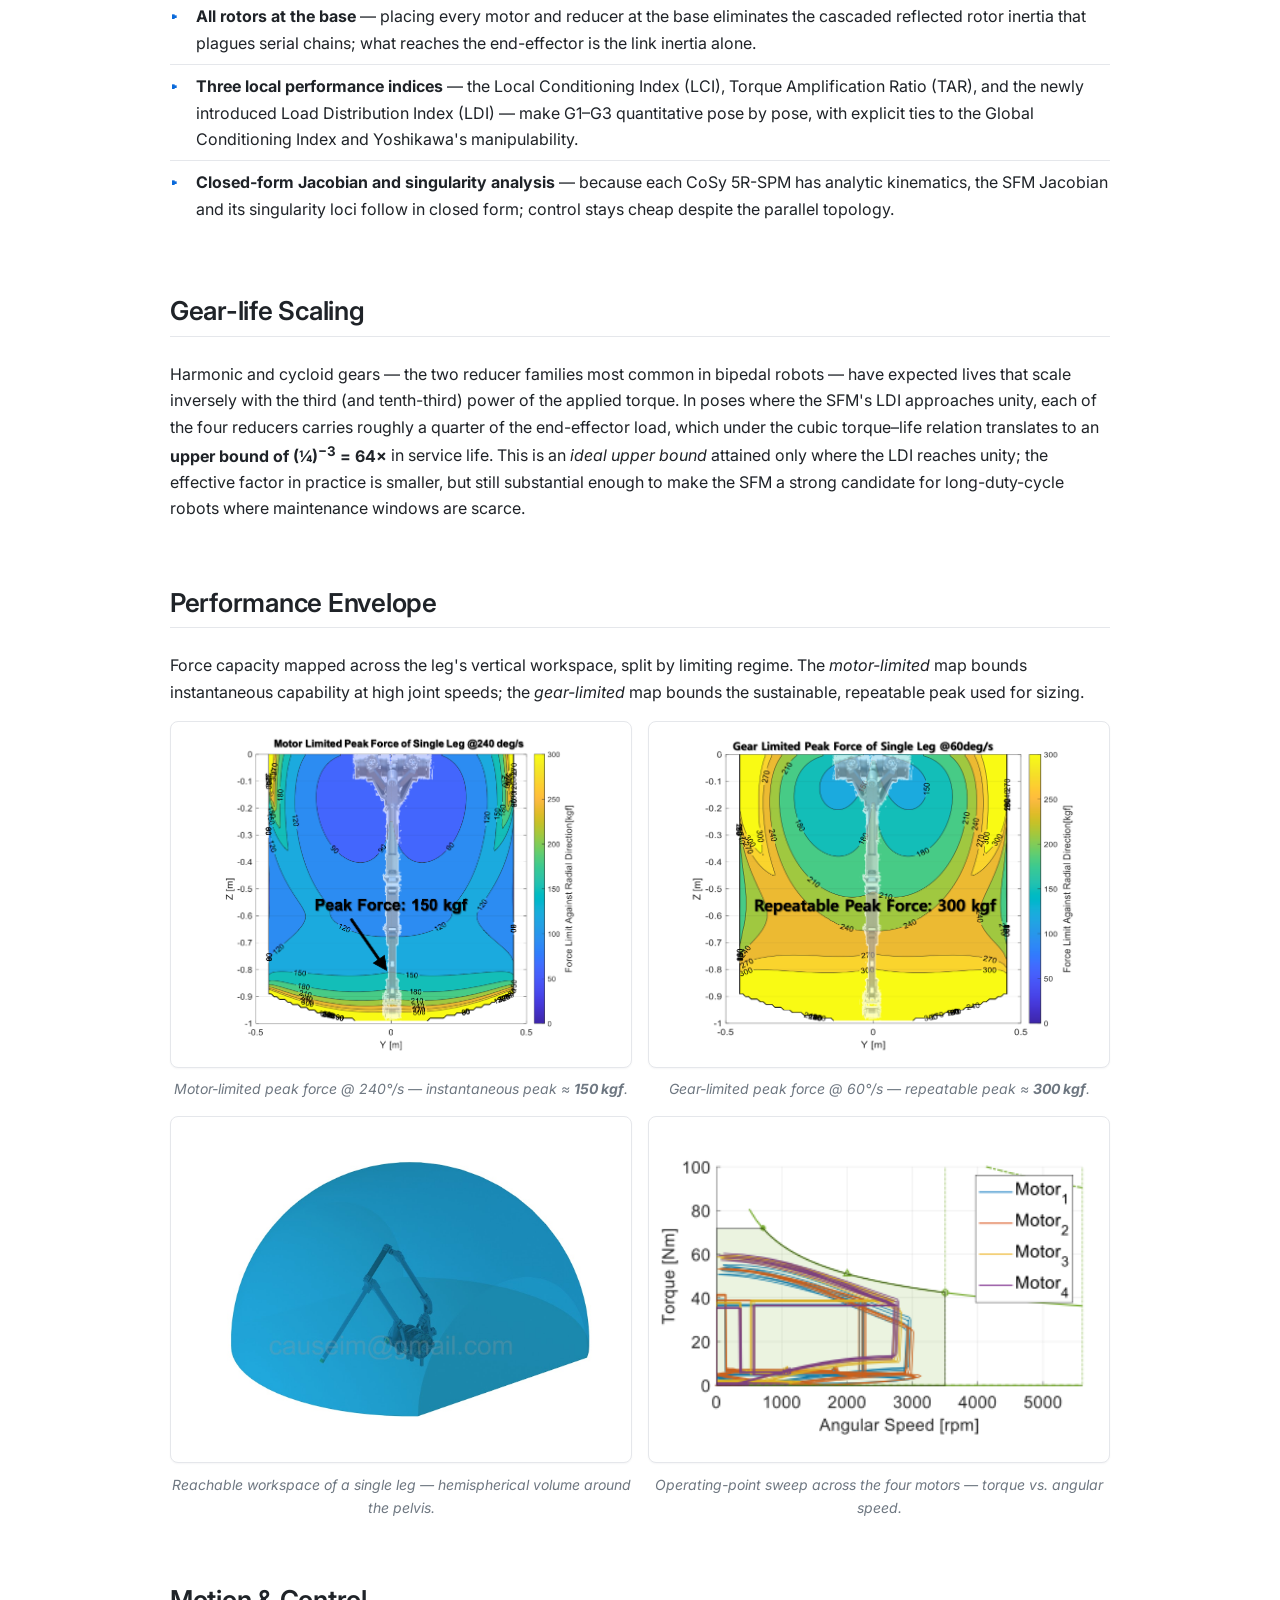
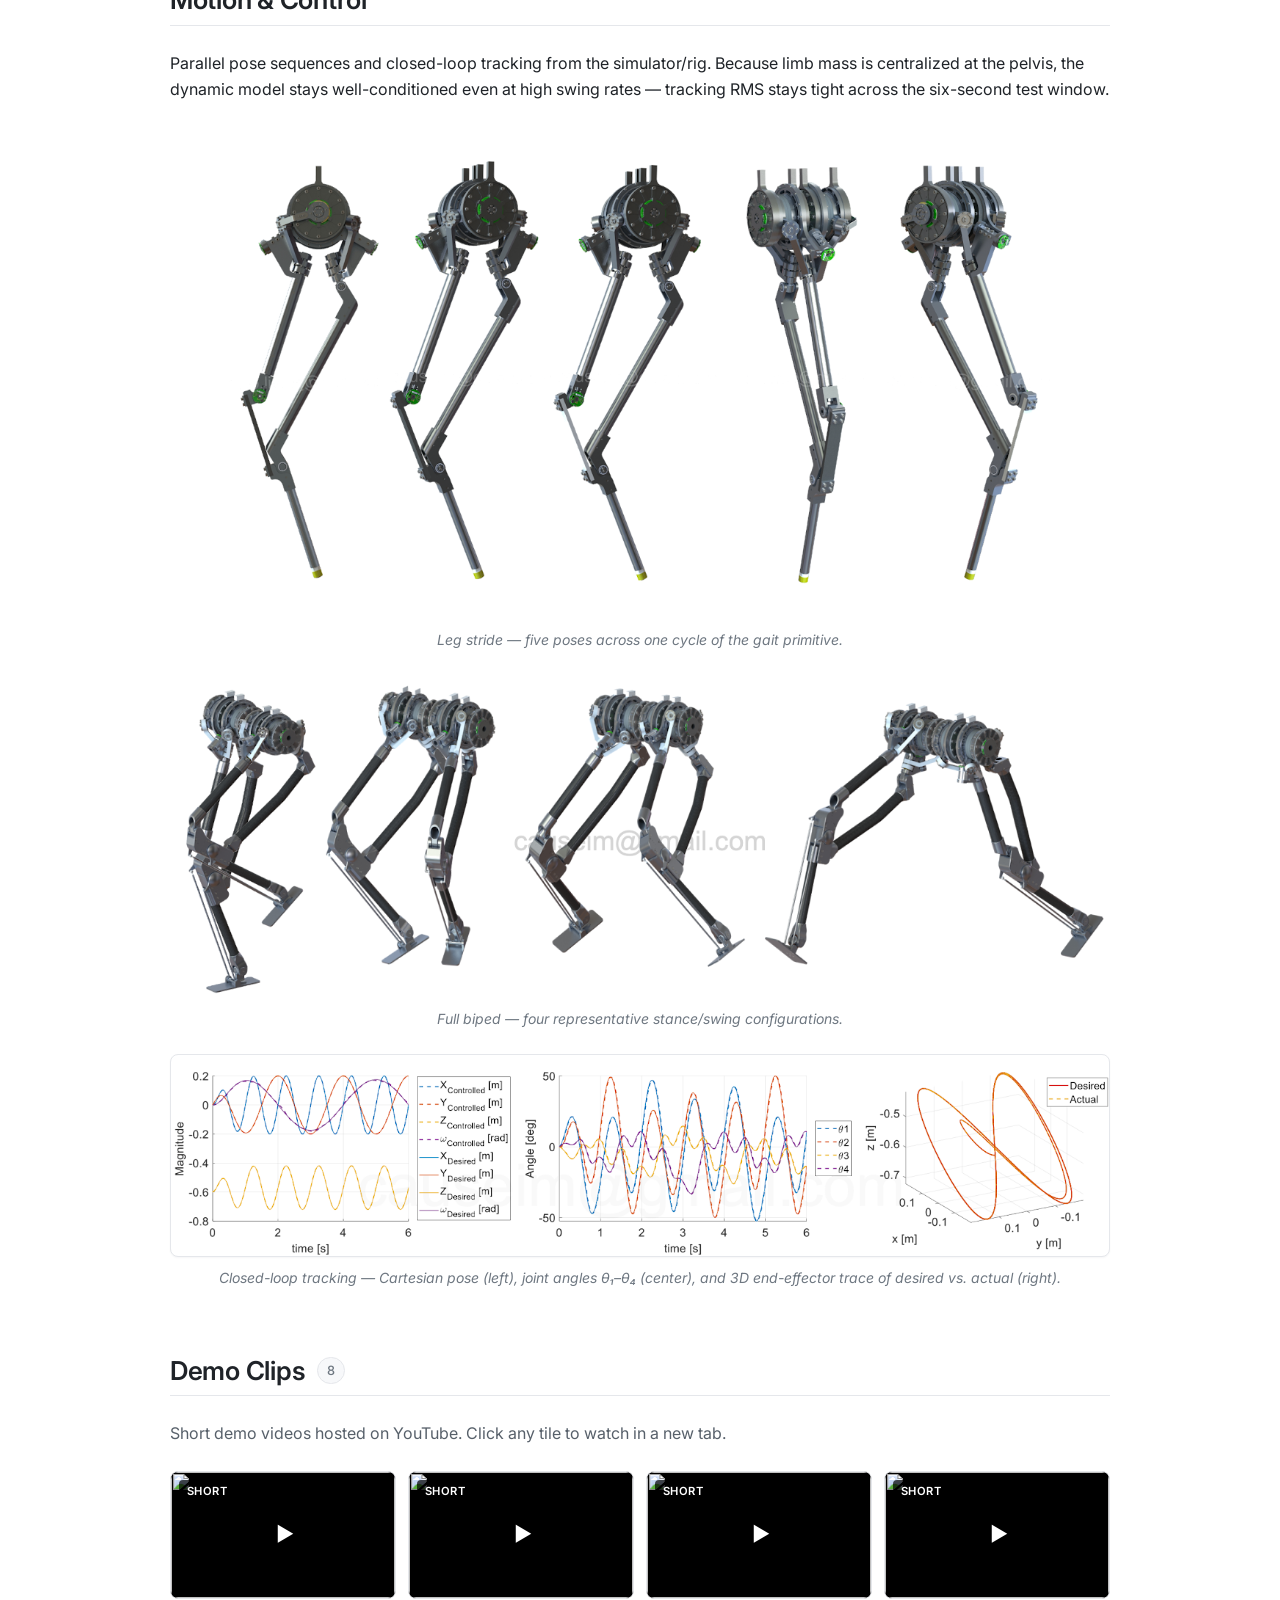
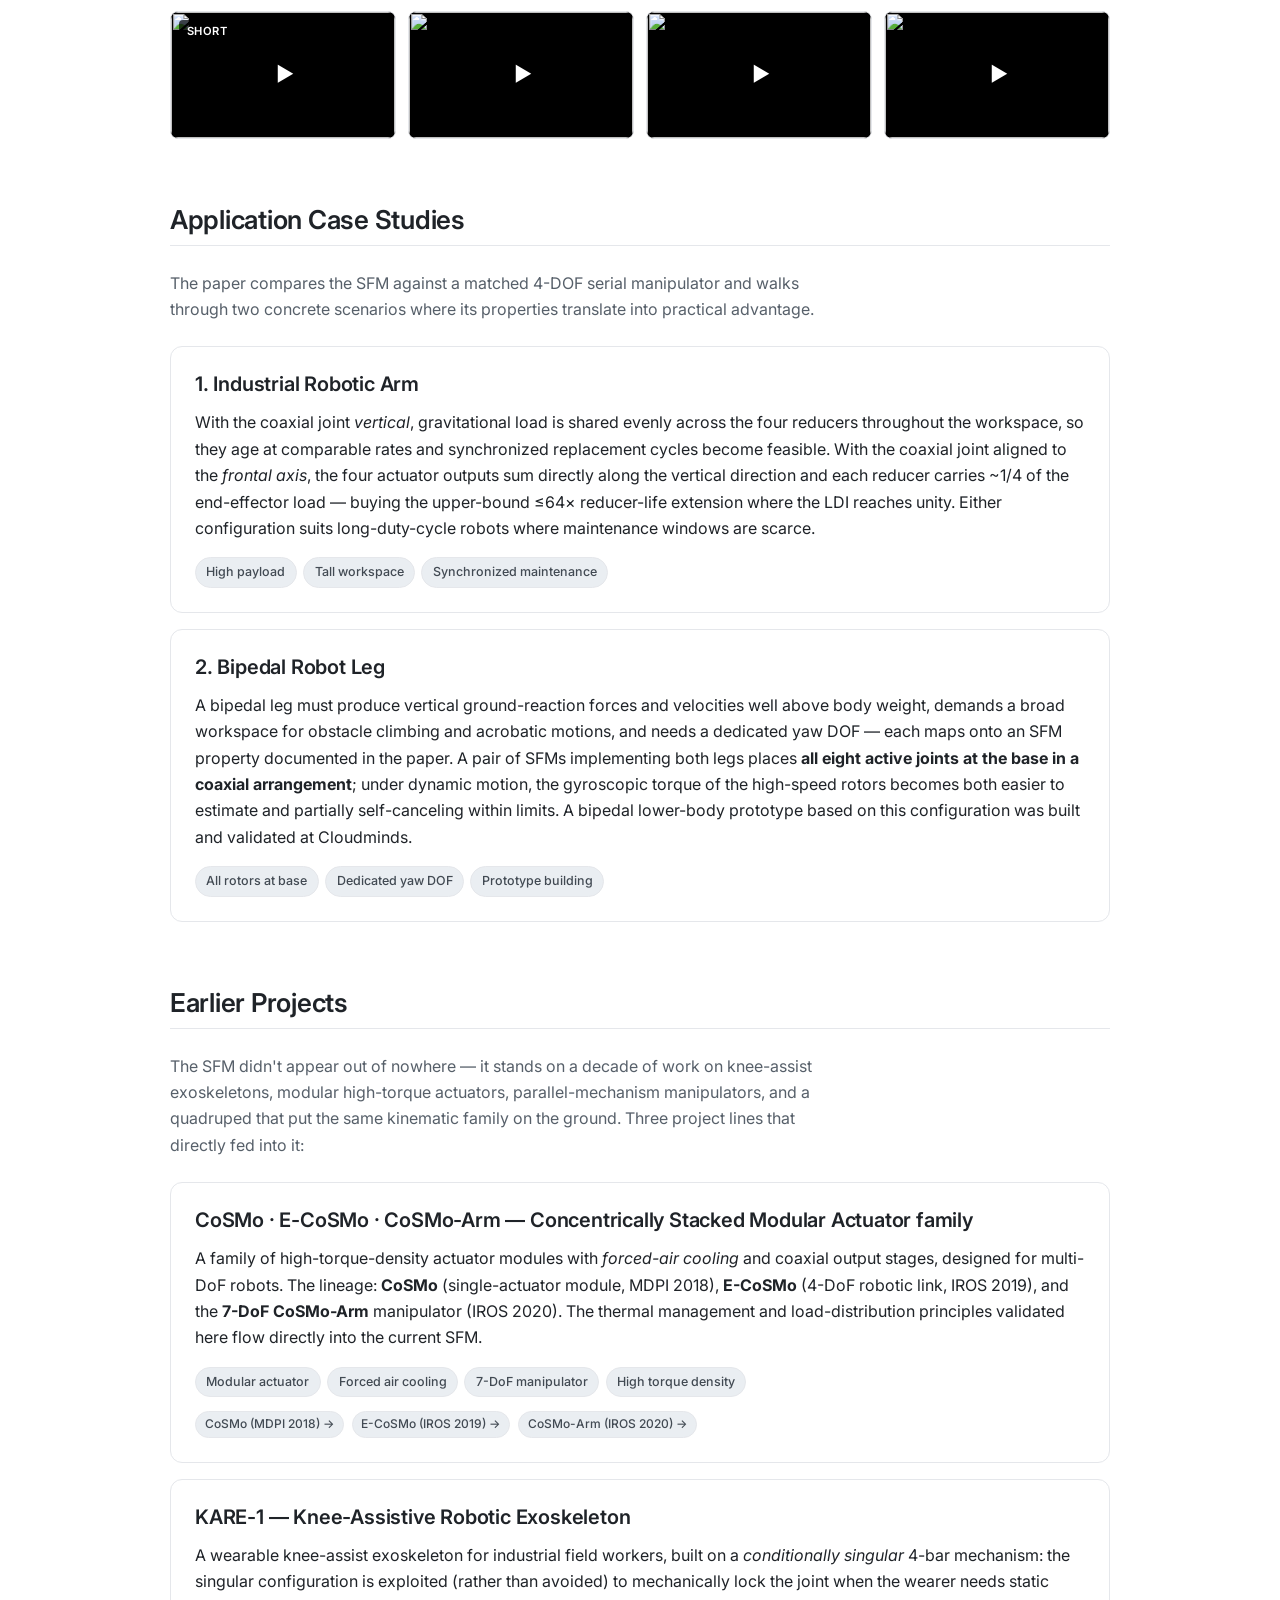
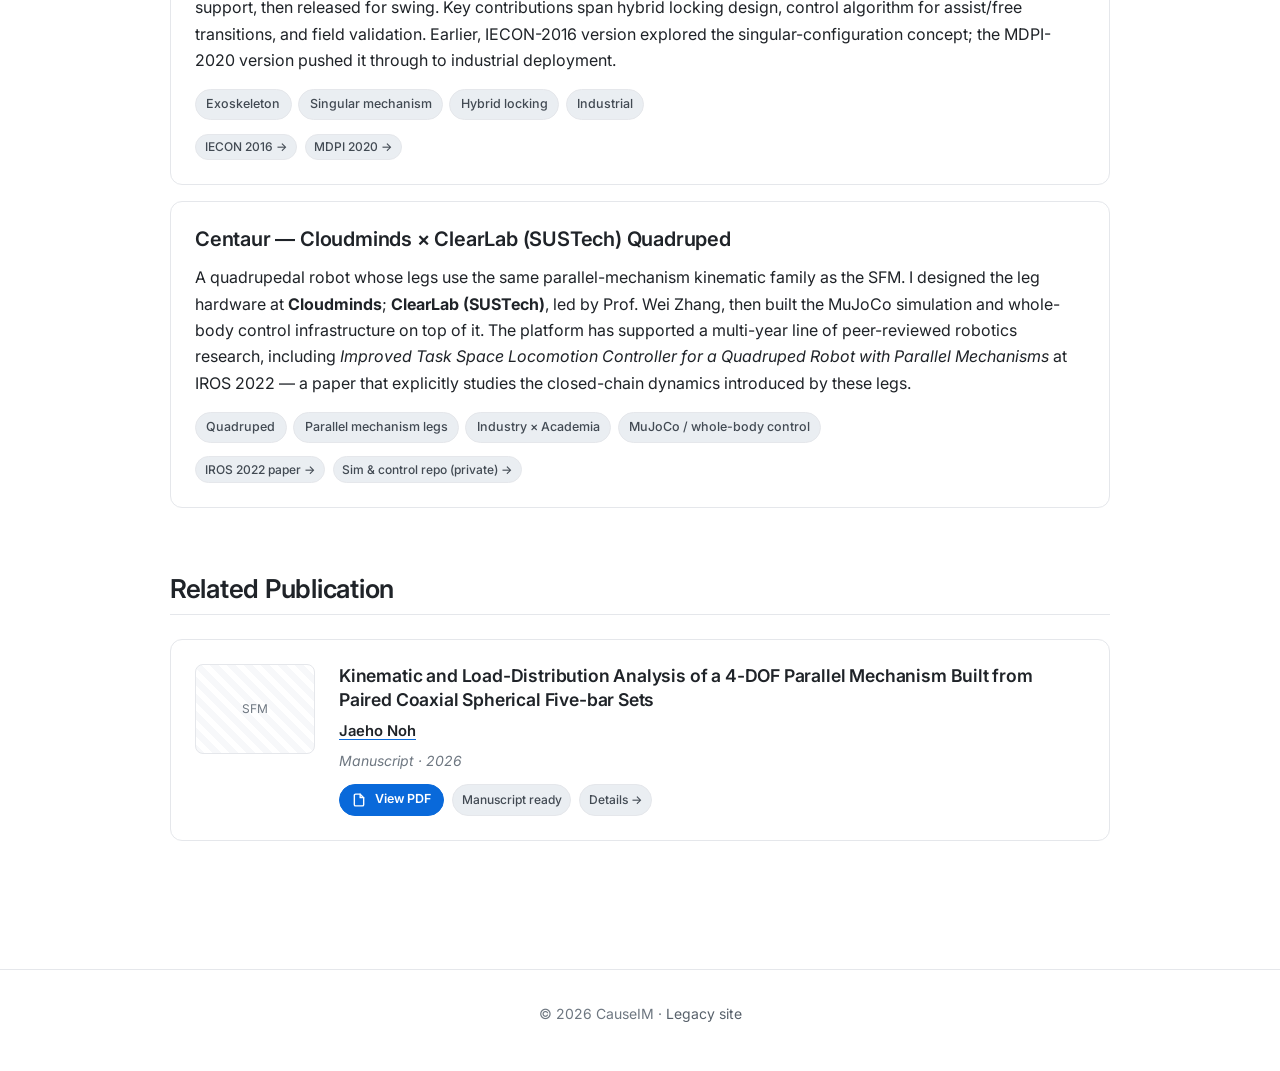
==== commit cb6ce0f3: "Repair truncated projects.html — restore closing tags after Centaur addition" ====
--- a/projects.html
+++ b/projects.html
@@ -438,4 +438,30 @@
         <h2>Related Publication</h2>
       </div>
       <article class="card pub">
-        <a href="assets/papers/noh2026-sfm.pd+        <a href="assets/papers/noh2026-sfm.pdf" target="_blank" rel="noopener" aria-label="Open PDF in new tab">
+          <div class="pub-thumb placeholder" aria-hidden="true">SFM</div>
+        </a>
+        <div class="pub-body">
+          <h3><a href="assets/papers/noh2026-sfm.pdf" target="_blank" rel="noopener">Kinematic and Load-Distribution Analysis of a 4-DOF Parallel Mechanism Built from Paired Coaxial Spherical Five-bar Sets</a></h3>
+          <p class="pub-authors"><span class="me">Jaeho Noh</span></p>
+          <p class="pub-venue">Manuscript &middot; 2026</p>
+          <div class="pub-actions">
+            <a href="assets/papers/noh2026-sfm.pdf" target="_blank" rel="noopener" class="pub-tag pub-tag-primary">
+              <svg width="14" height="14" viewBox="0 0 24 24" fill="none" stroke="currentColor" stroke-width="2.4" stroke-linecap="round" stroke-linejoin="round" style="vertical-align:-2px;margin-right:0.25rem"><path d="M14 2H6a2 2 0 0 0-2 2v16a2 2 0 0 0 2 2h12a2 2 0 0 0 2-2V8z"/><polyline points="14 2 14 8 20 8"/></svg>
+              View PDF
+            </a>
+            <span class="pub-tag">Manuscript ready</span>
+            <a href="publications.html#y-2026" class="pub-tag">Details &rarr;</a>
+          </div>
+        </div>
+      </article>
+    </section>
+  </main>
+
+  <footer class="site-footer">
+    <p>&copy; <span id="year">2026</span> CauseIM &middot; <a href="https://sites.google.com/view/causeim" target="_blank" rel="noopener">Legacy site</a></p>
+  </footer>
+
+  <script src="assets/js/main.js"></script>
+</body>
+</html>
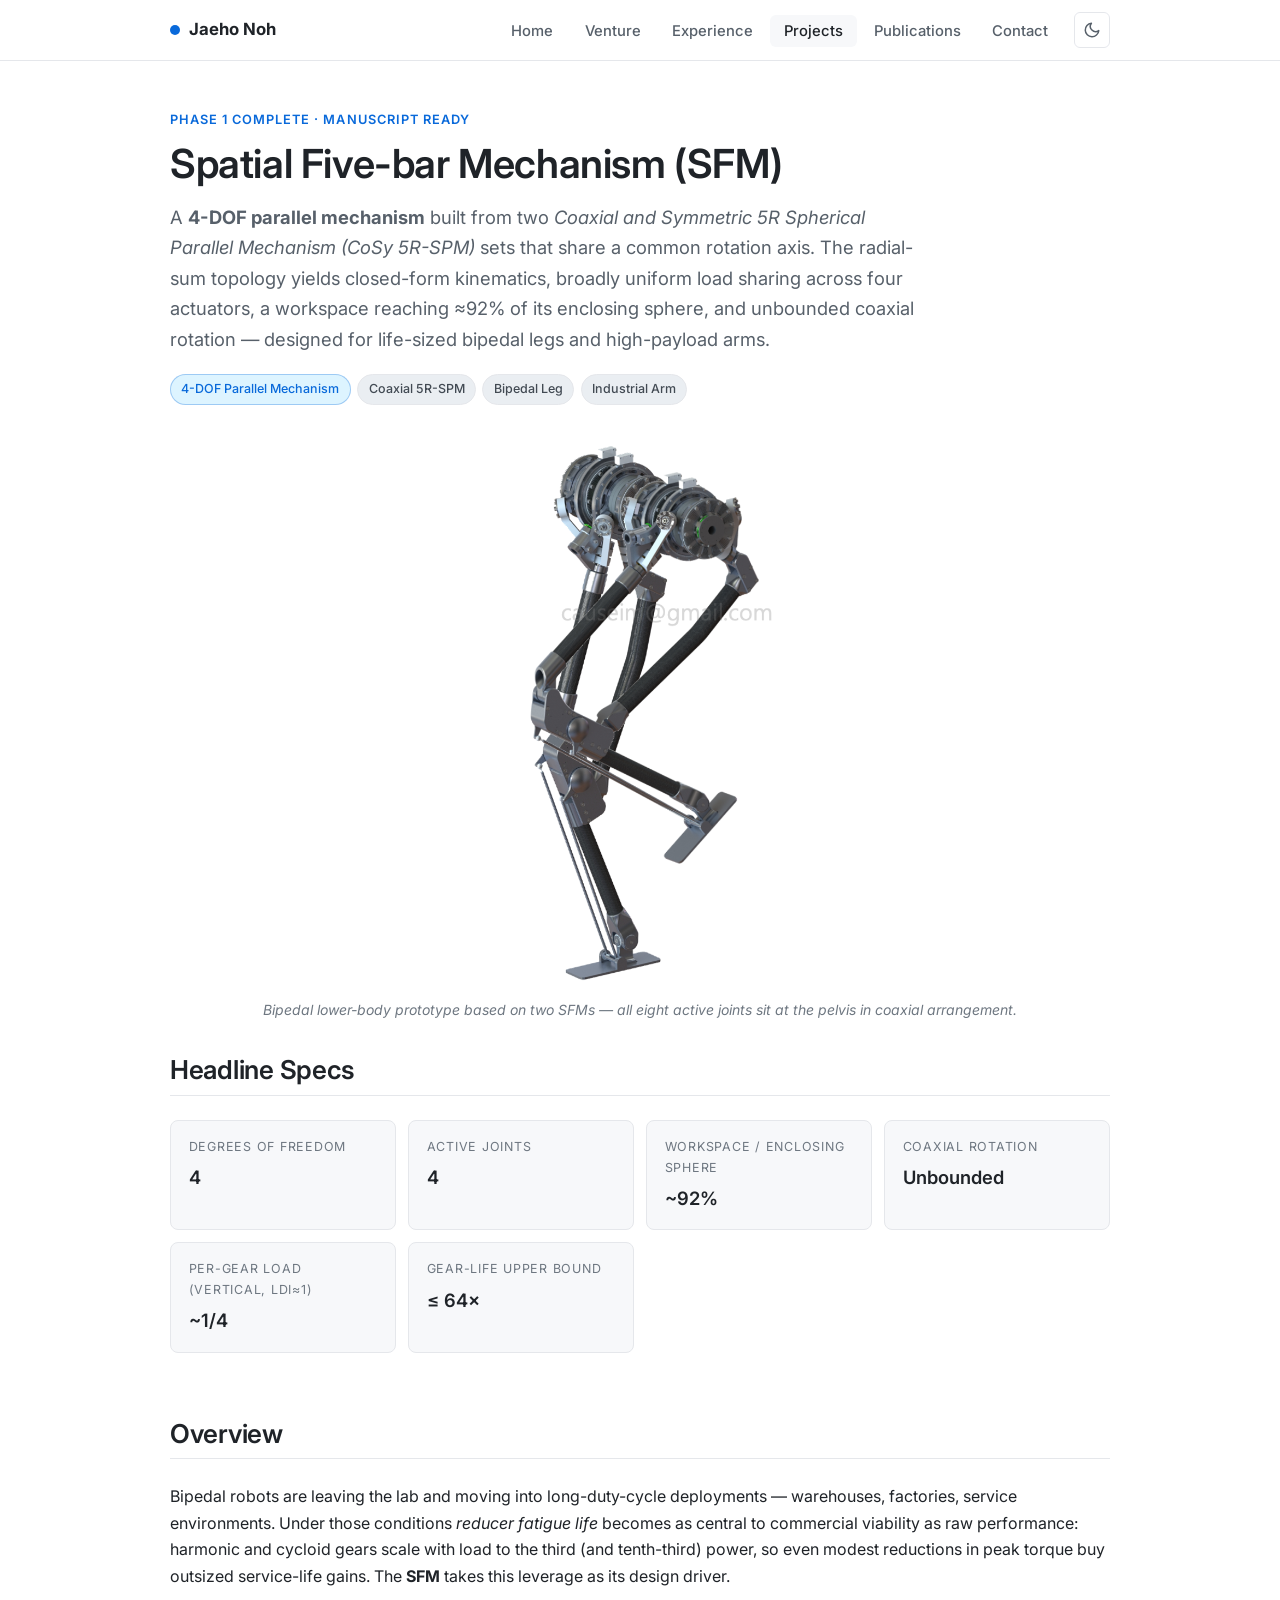
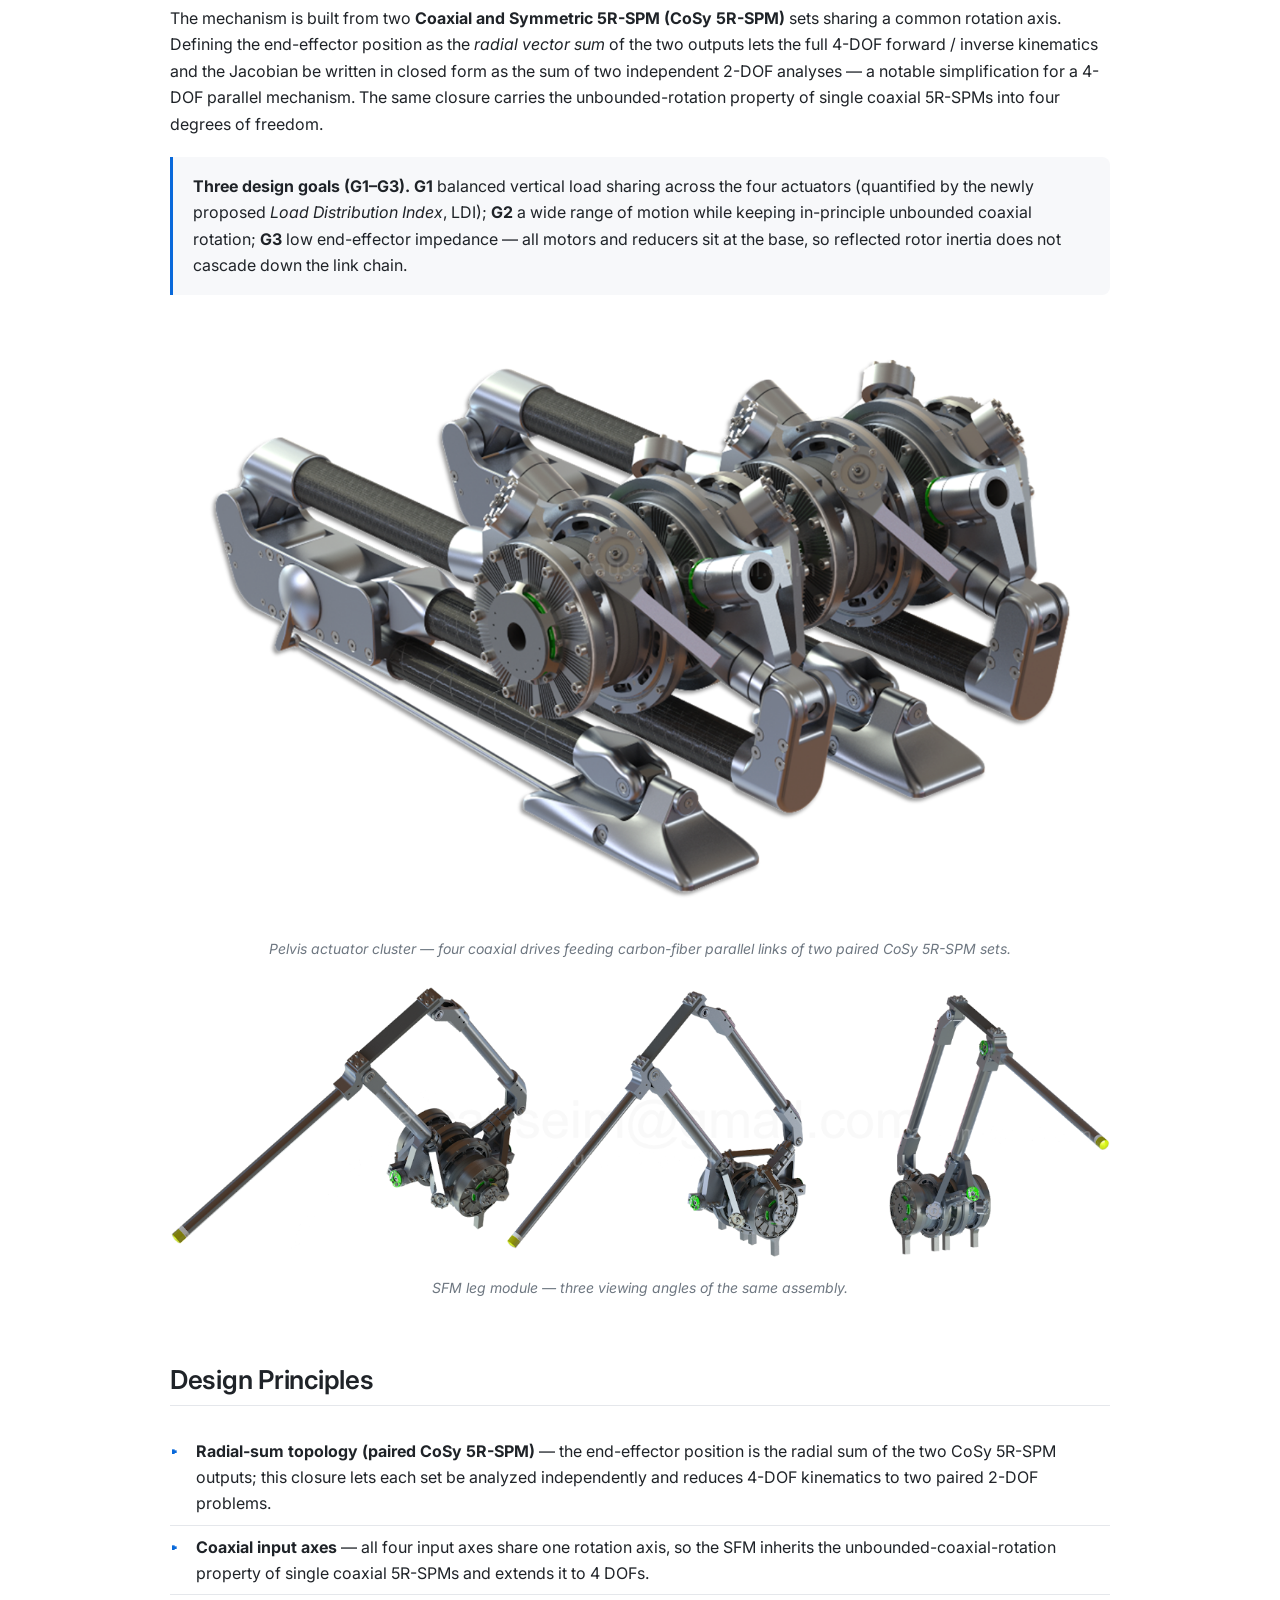
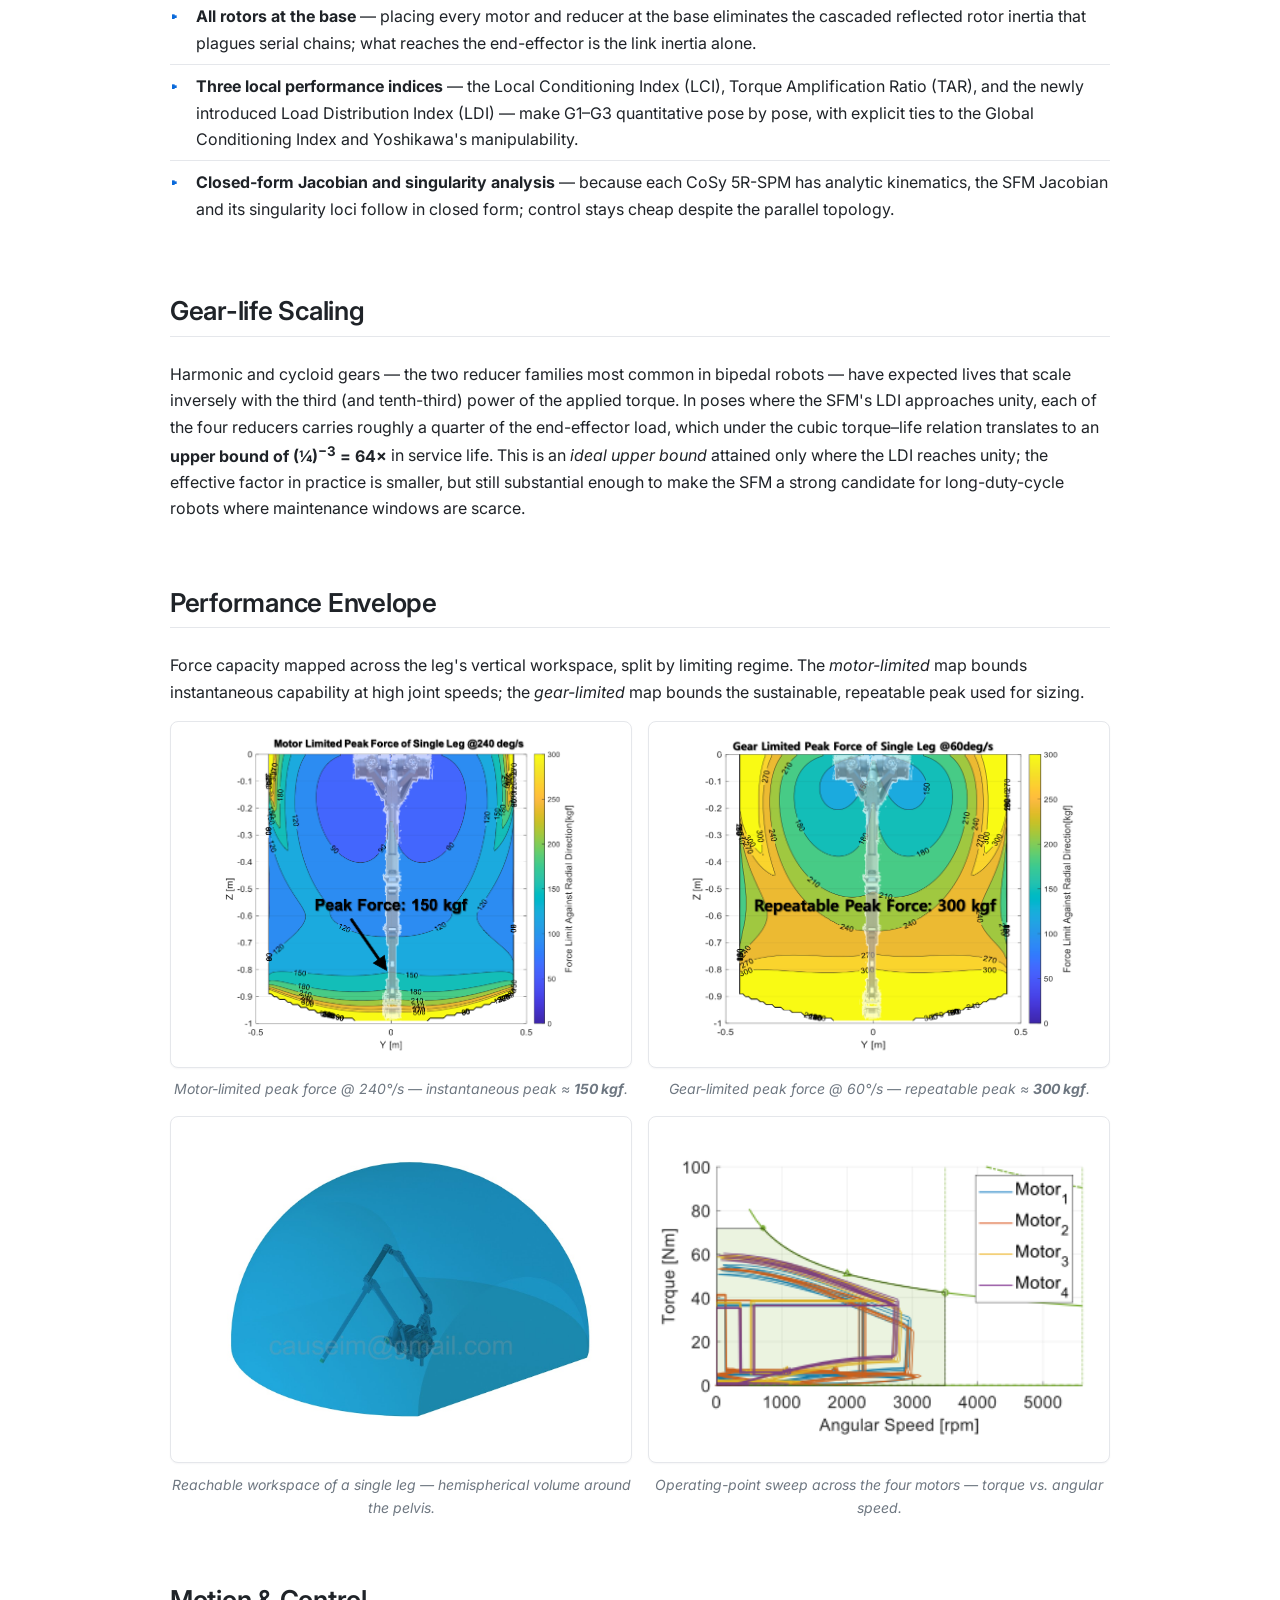
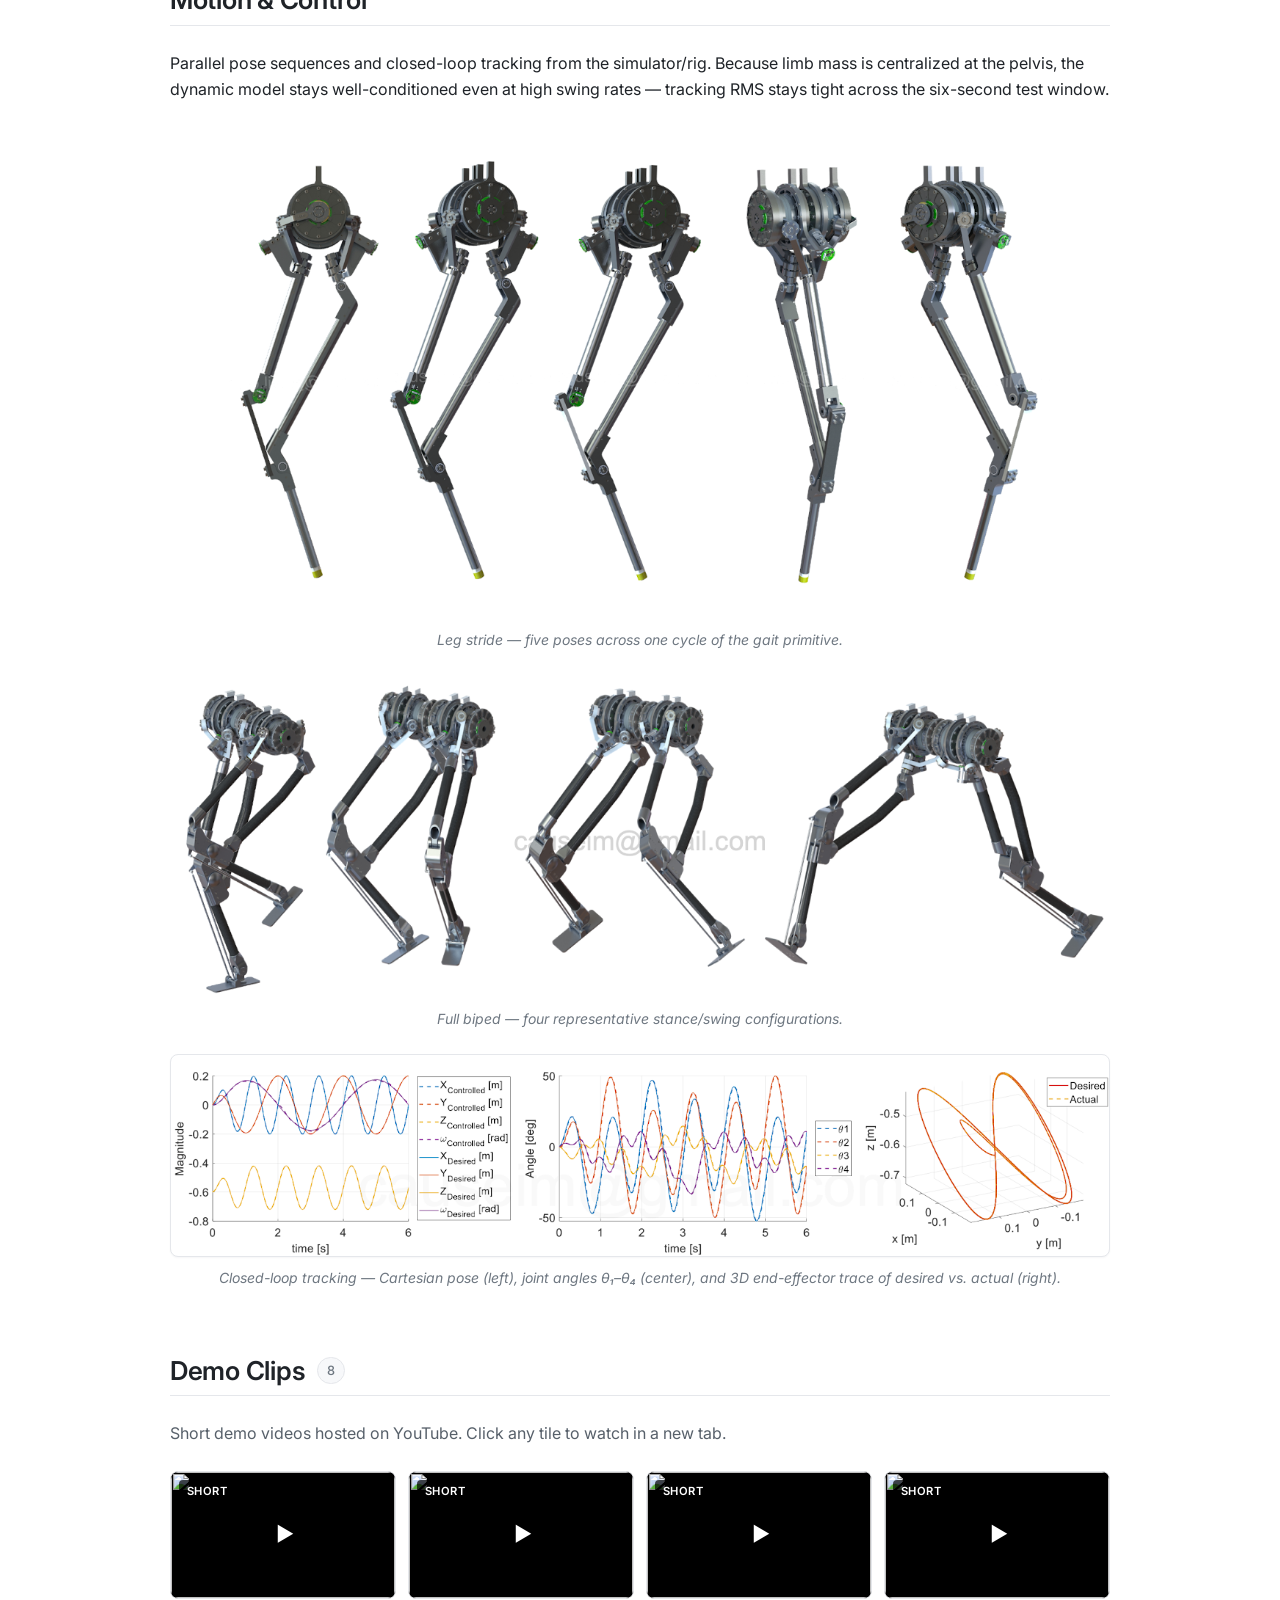
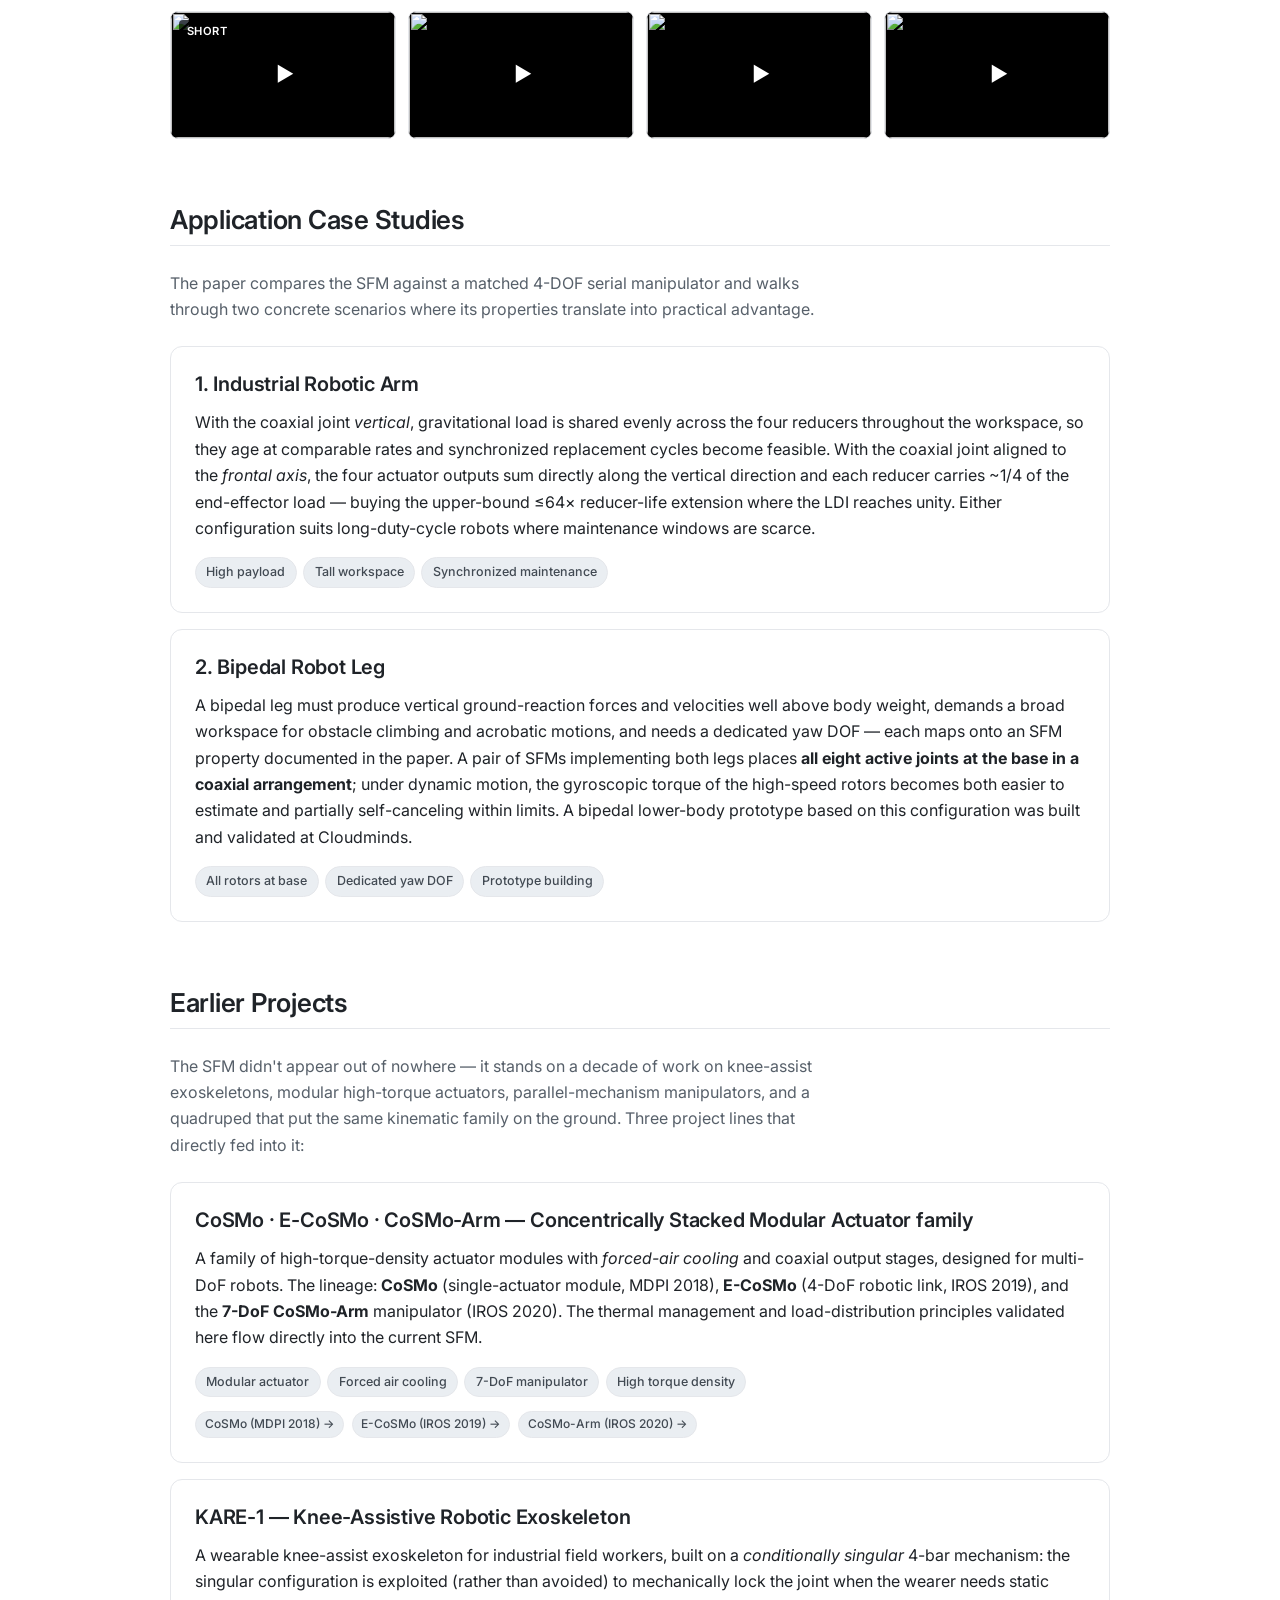
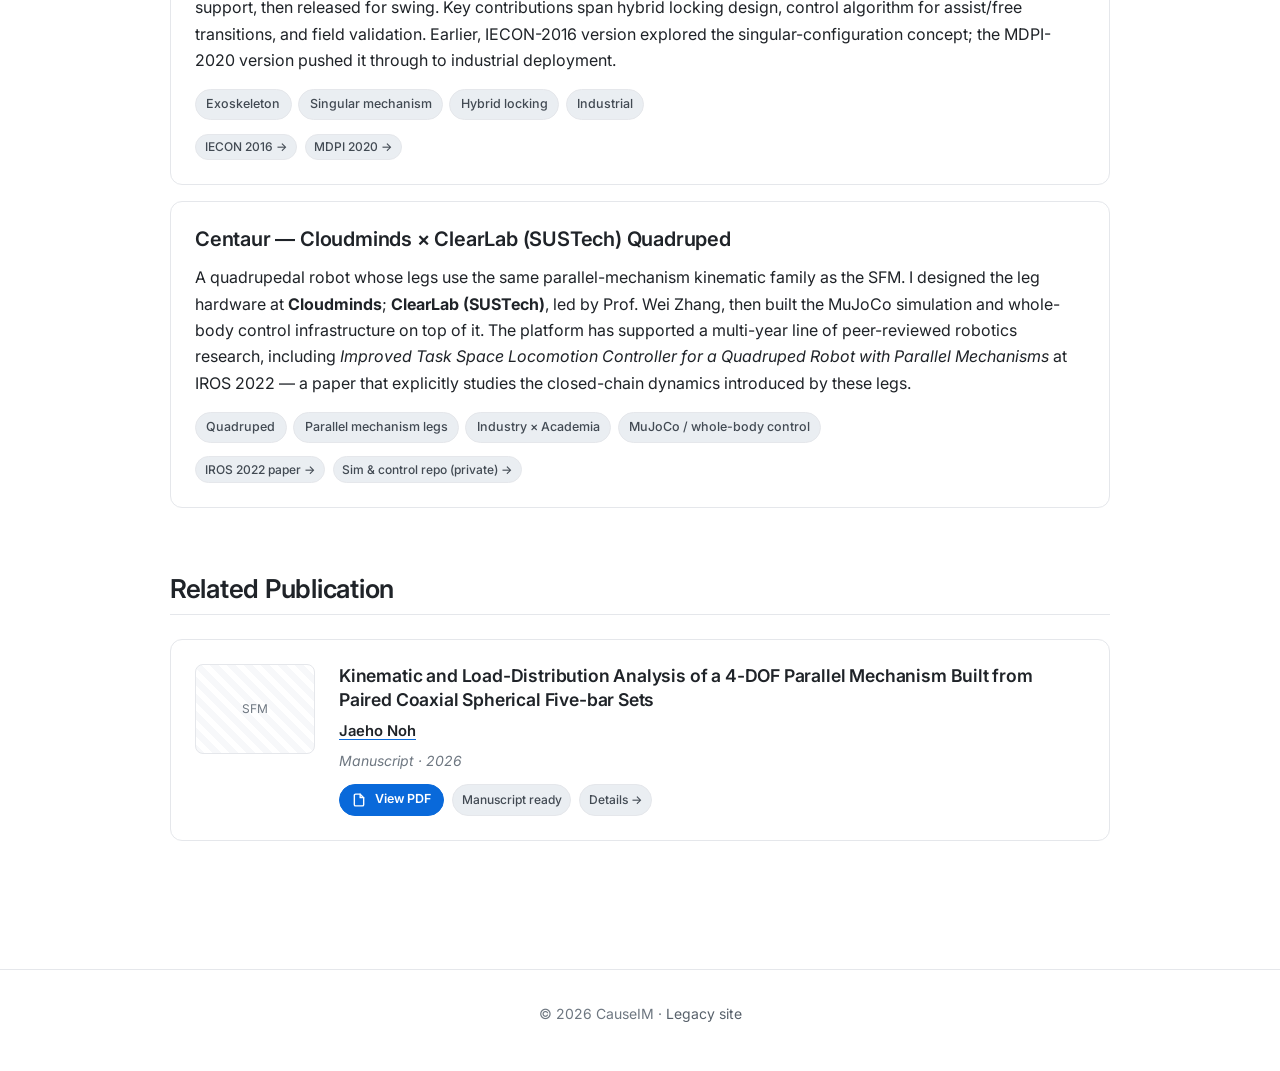
==== commit 20b96825: "Replace nav-brand text 'CauseIM' with 'Jaeho Noh' on all 3 pages Top-left brand of every page now sh" ====
--- a/projects.html
+++ b/projects.html
@@ -18,7 +18,7 @@
     <nav class="nav" aria-label="Primary">
       <a href="index.html" class="nav-brand">
         <span class="nav-brand-dot" aria-hidden="true"></span>
-        <span>CauseIM</span>
+        <span>Jaeho Noh</span>
       </a>
       <button class="nav-toggle" aria-label="Toggle navigation" aria-expanded="false">
         <svg width="20" height="20" viewBox="0 0 24 24" fill="none" stroke="currentColor" stroke-width="2"><line x1="3" y1="6" x2="21" y2="6"/><line x1="3" y1="12" x2="21" y2="12"/><line x1="3" y1="18" x2="21" y2="18"/></svg>
@@ -464,4 +464,4 @@
 
   <script src="assets/js/main.js"></script>
 </body>
-</html>
+</html
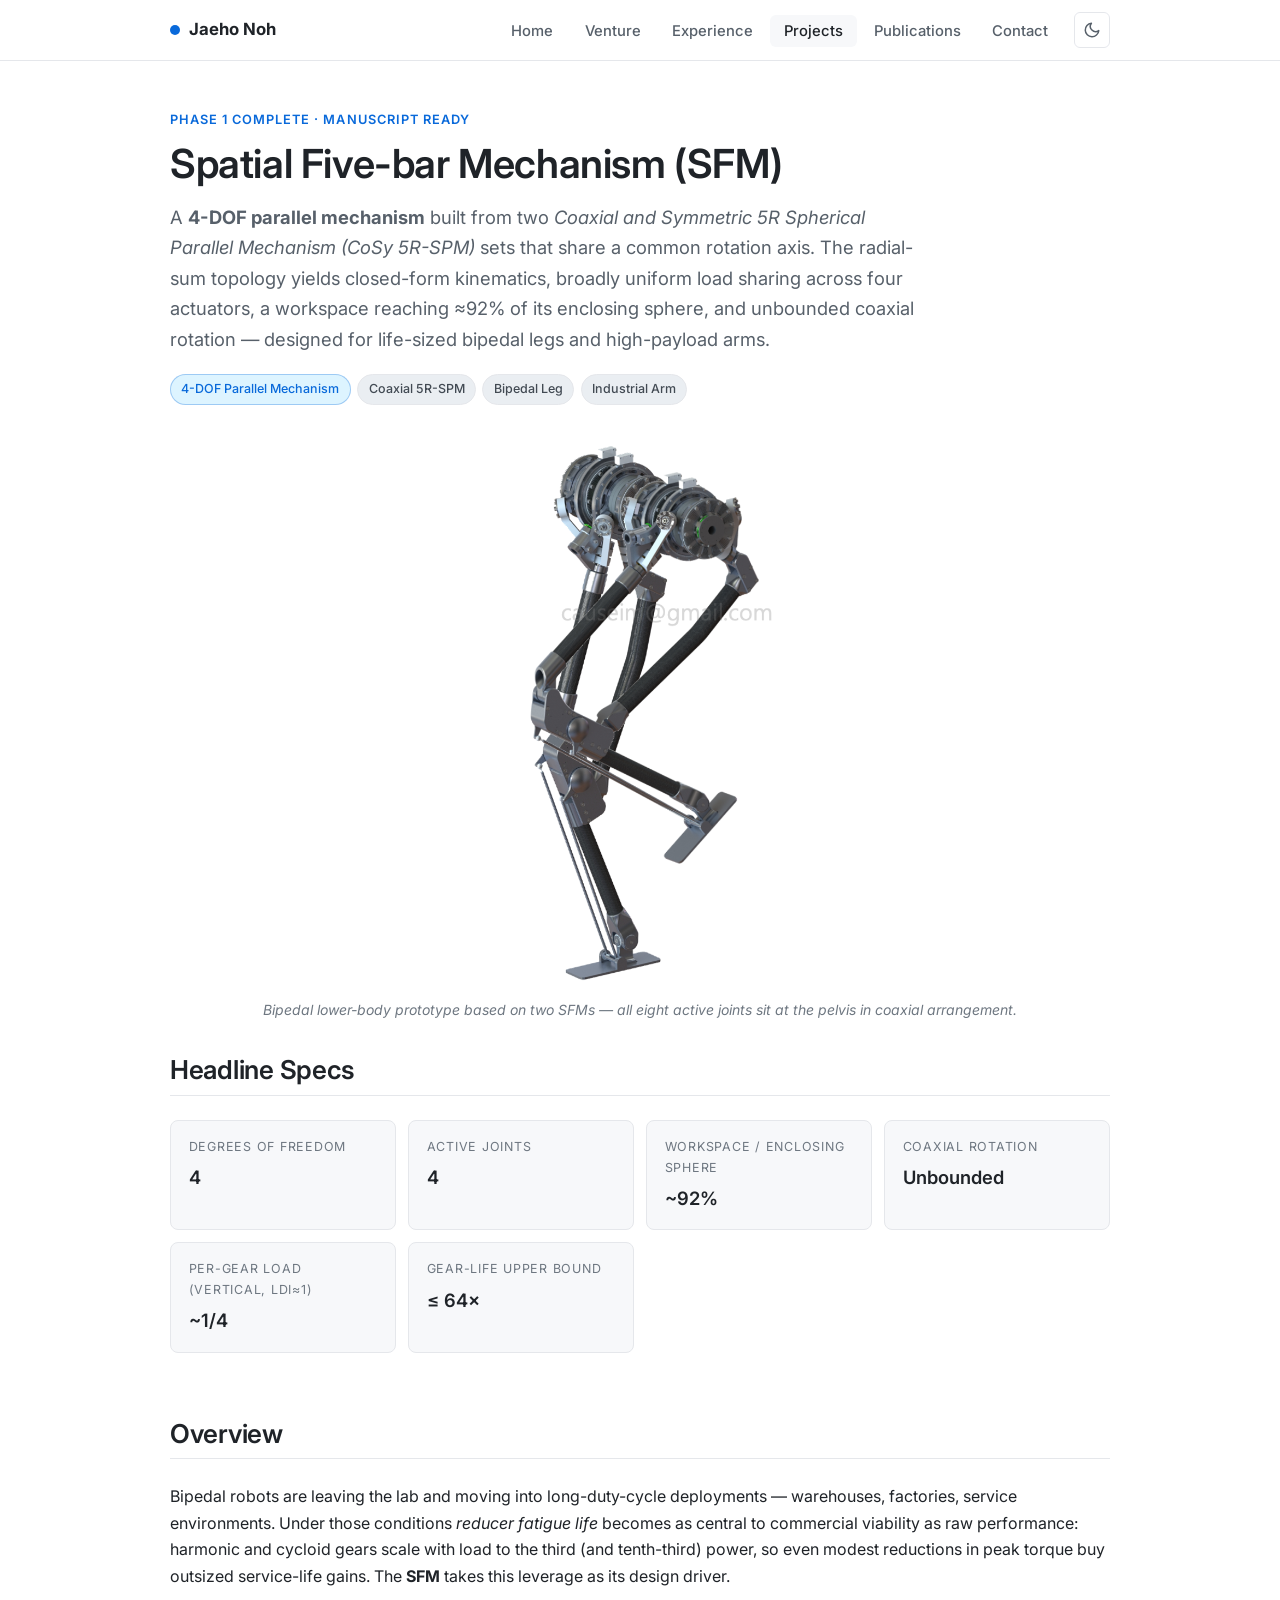
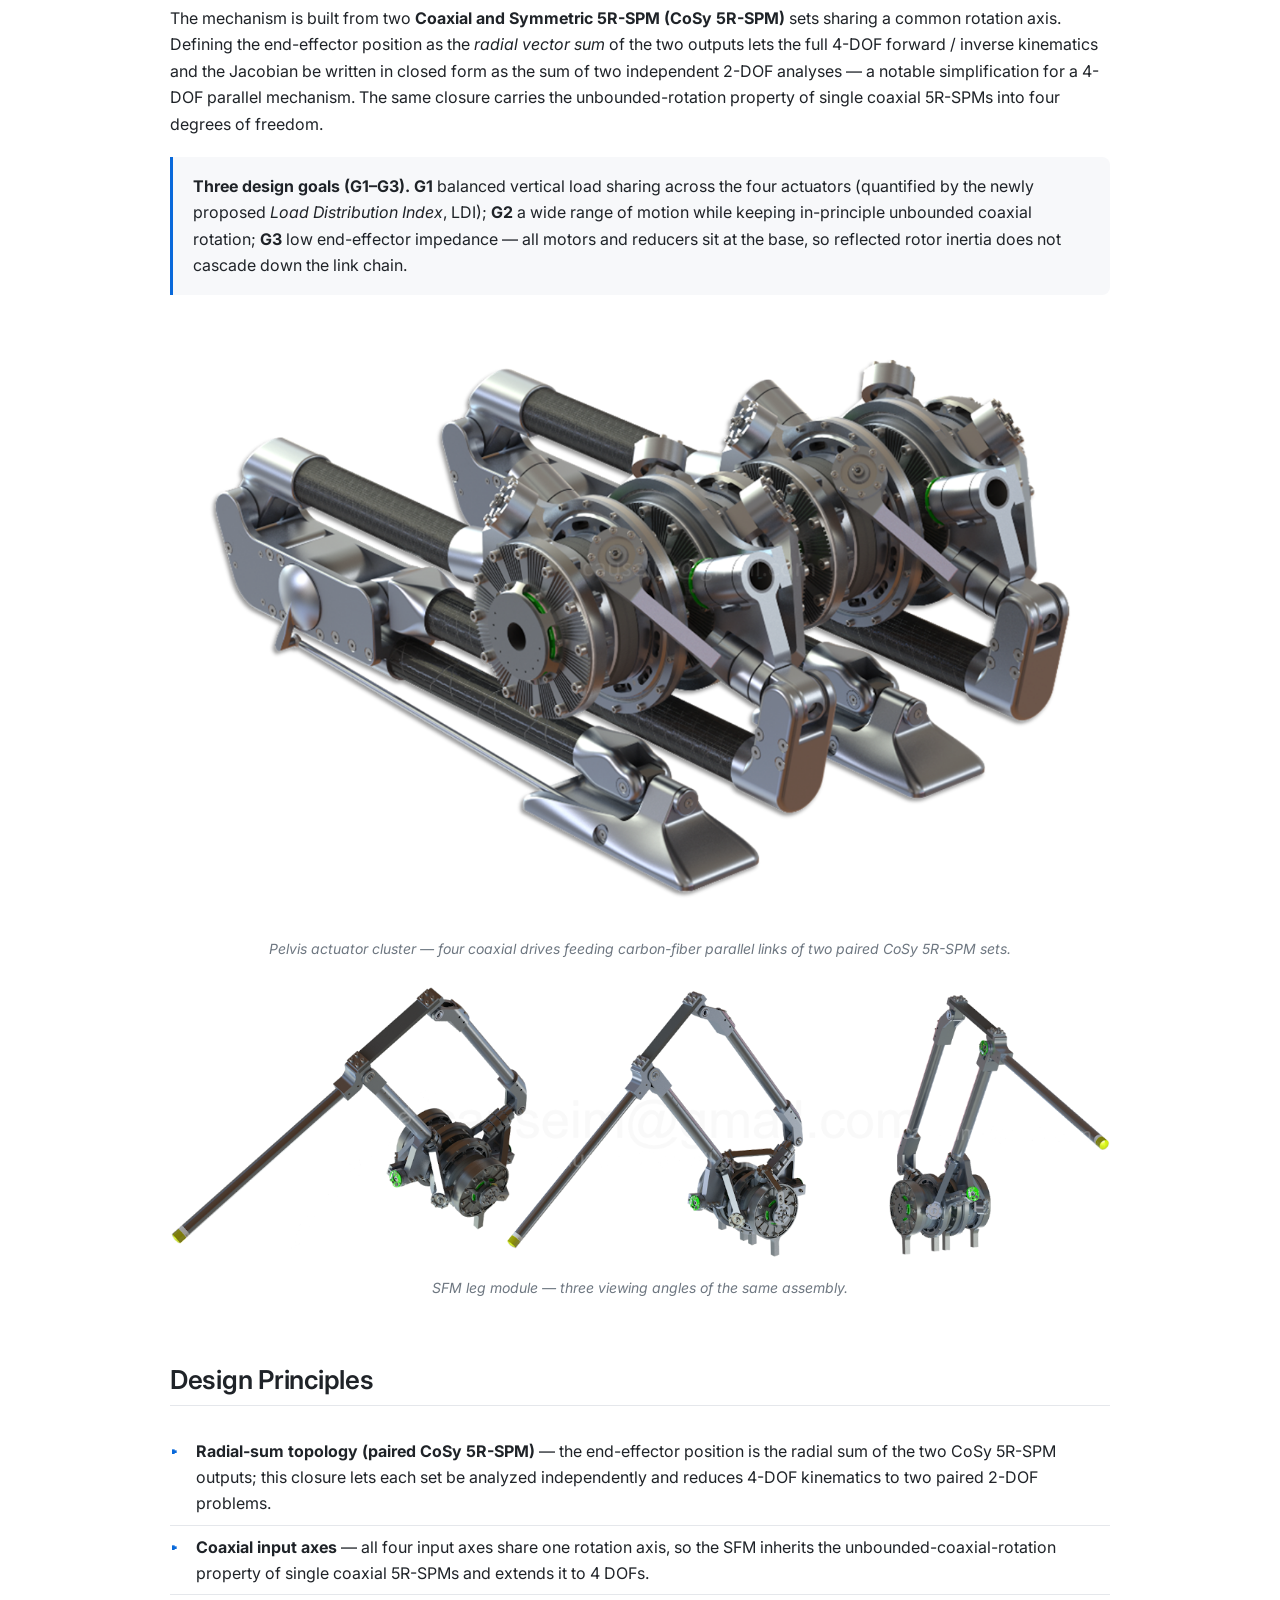
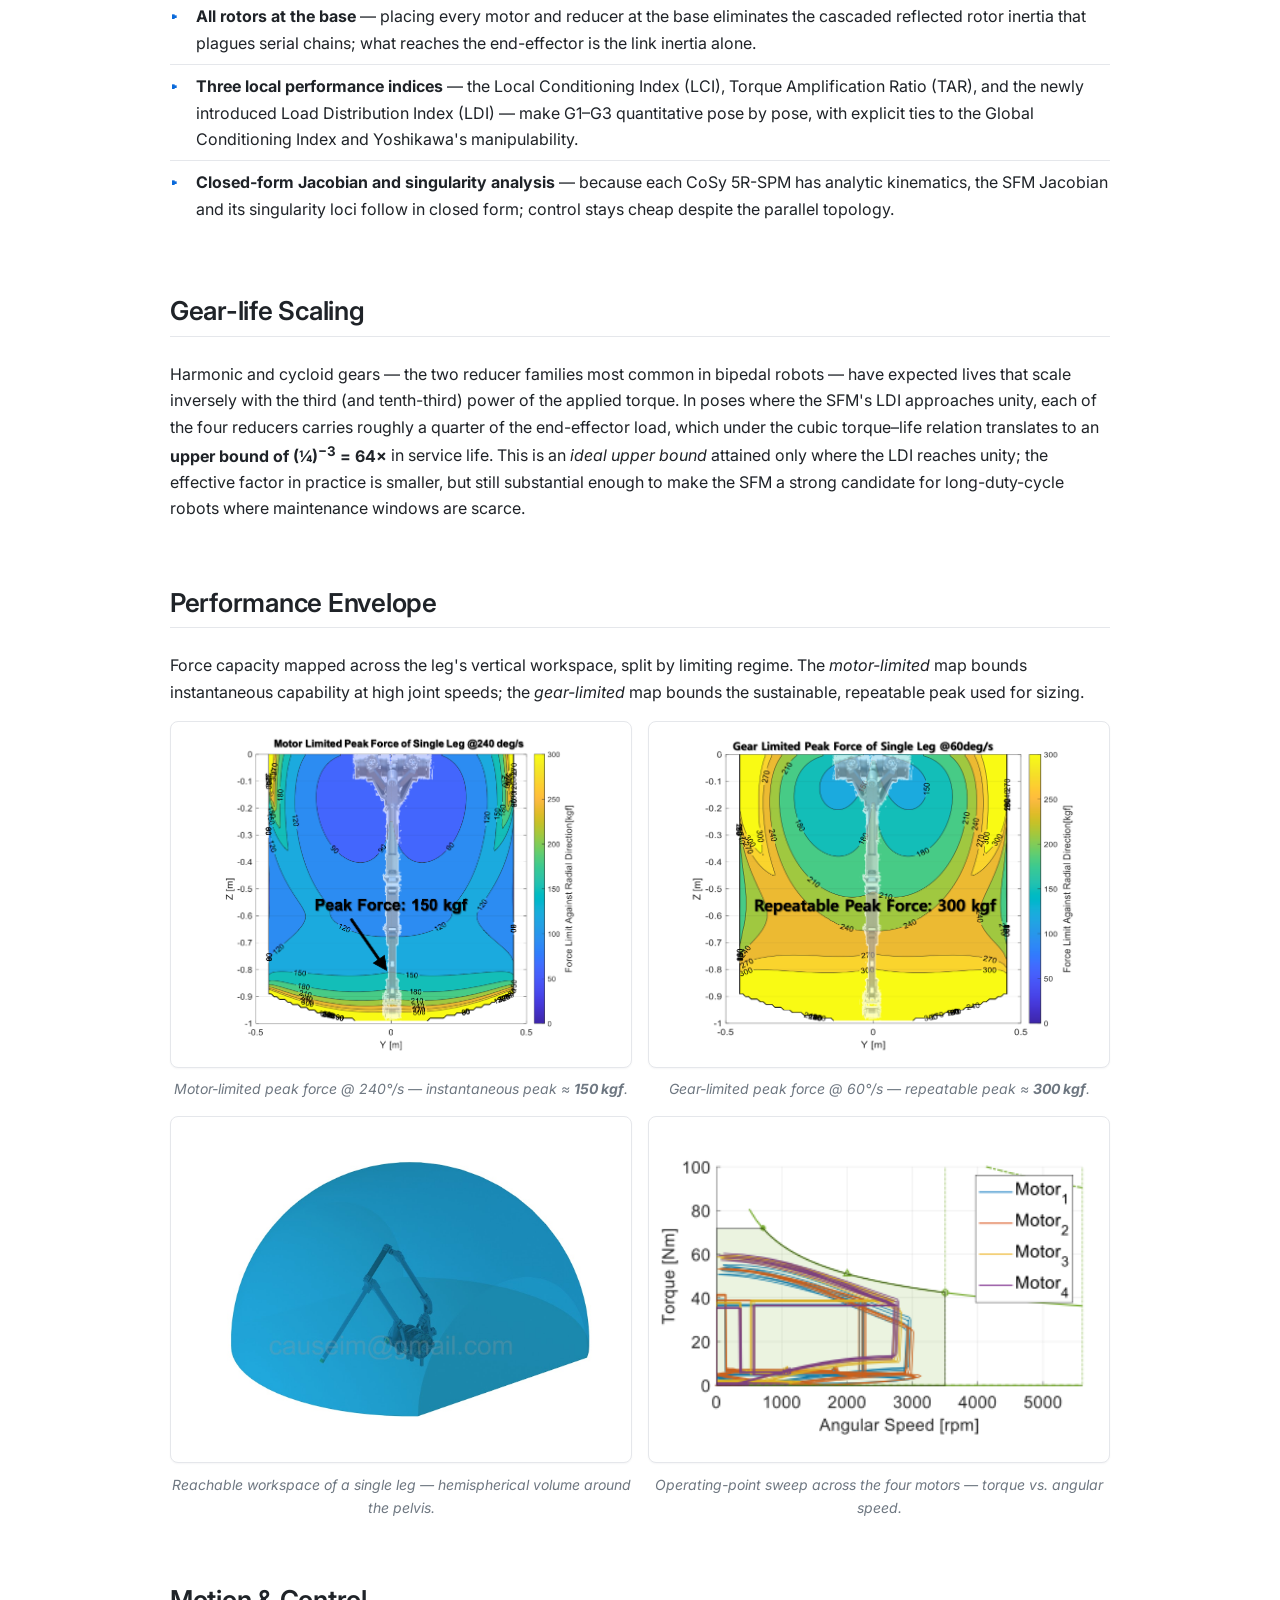
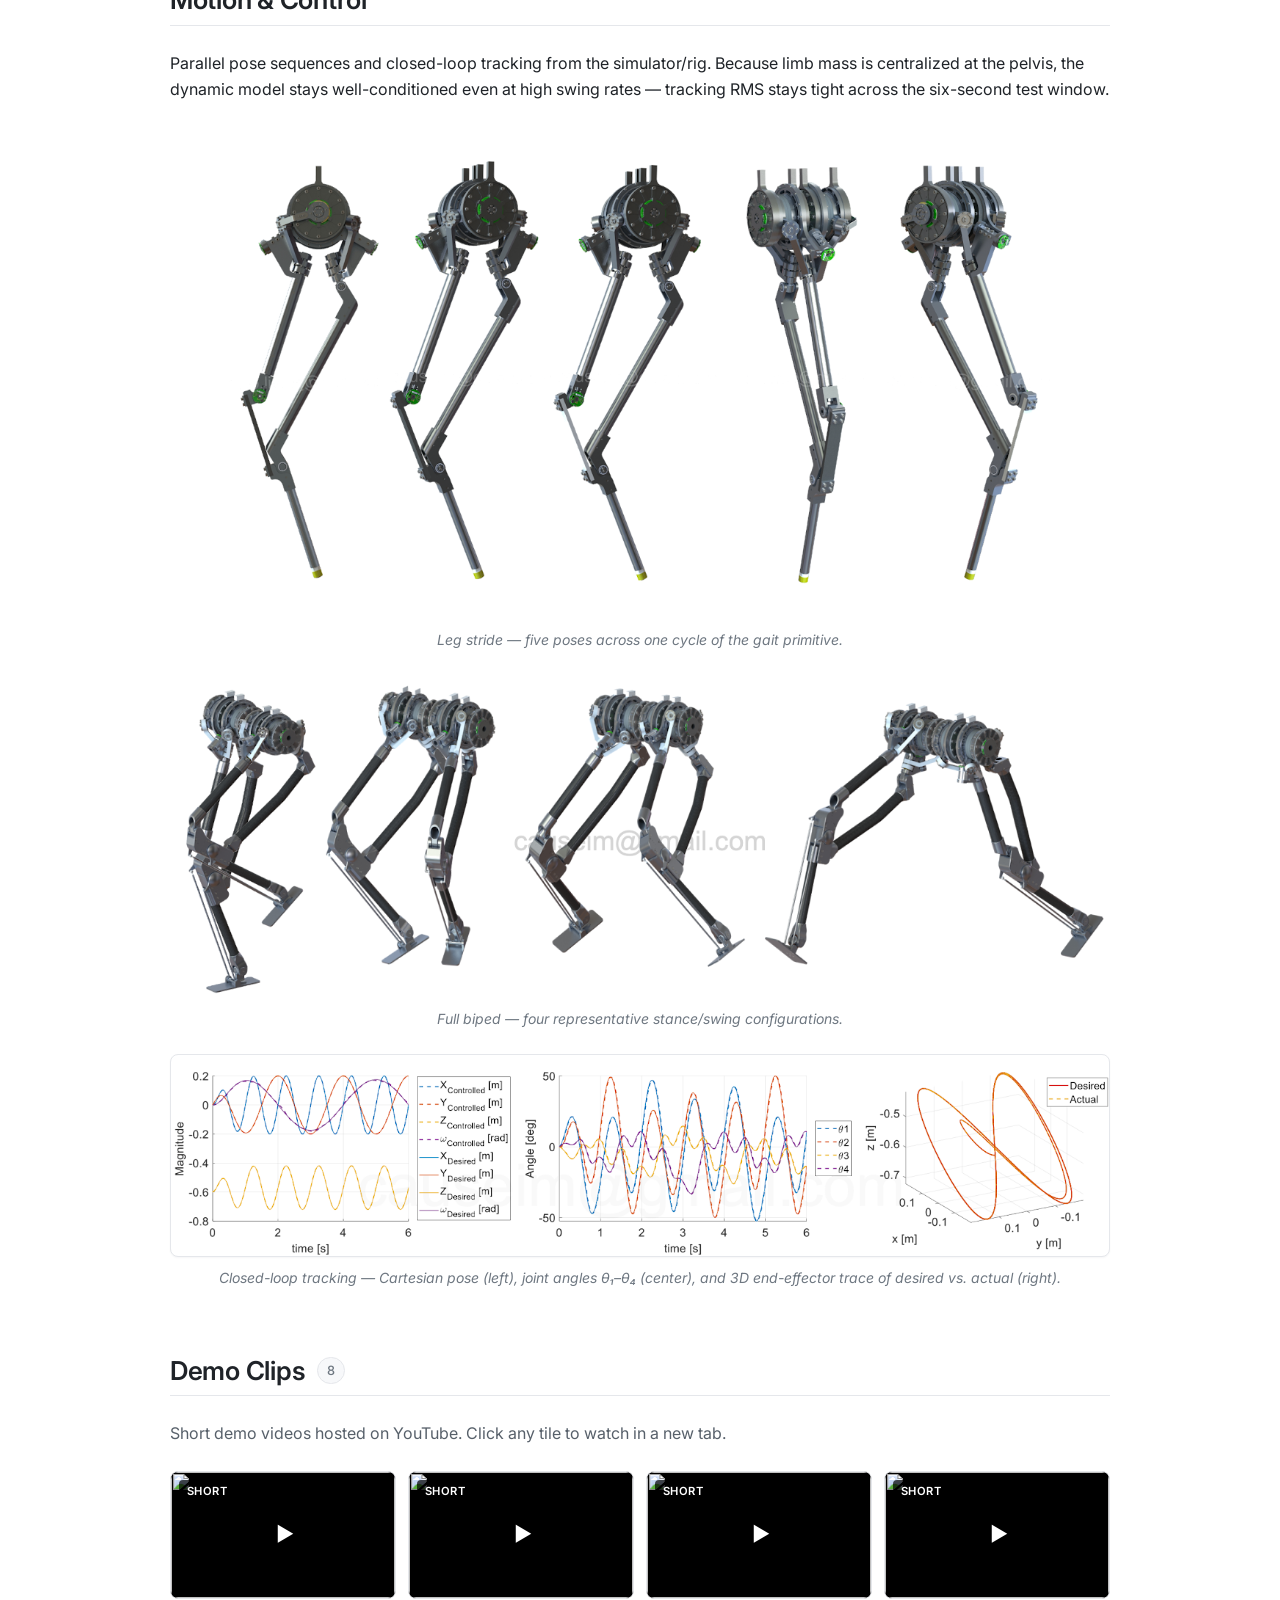
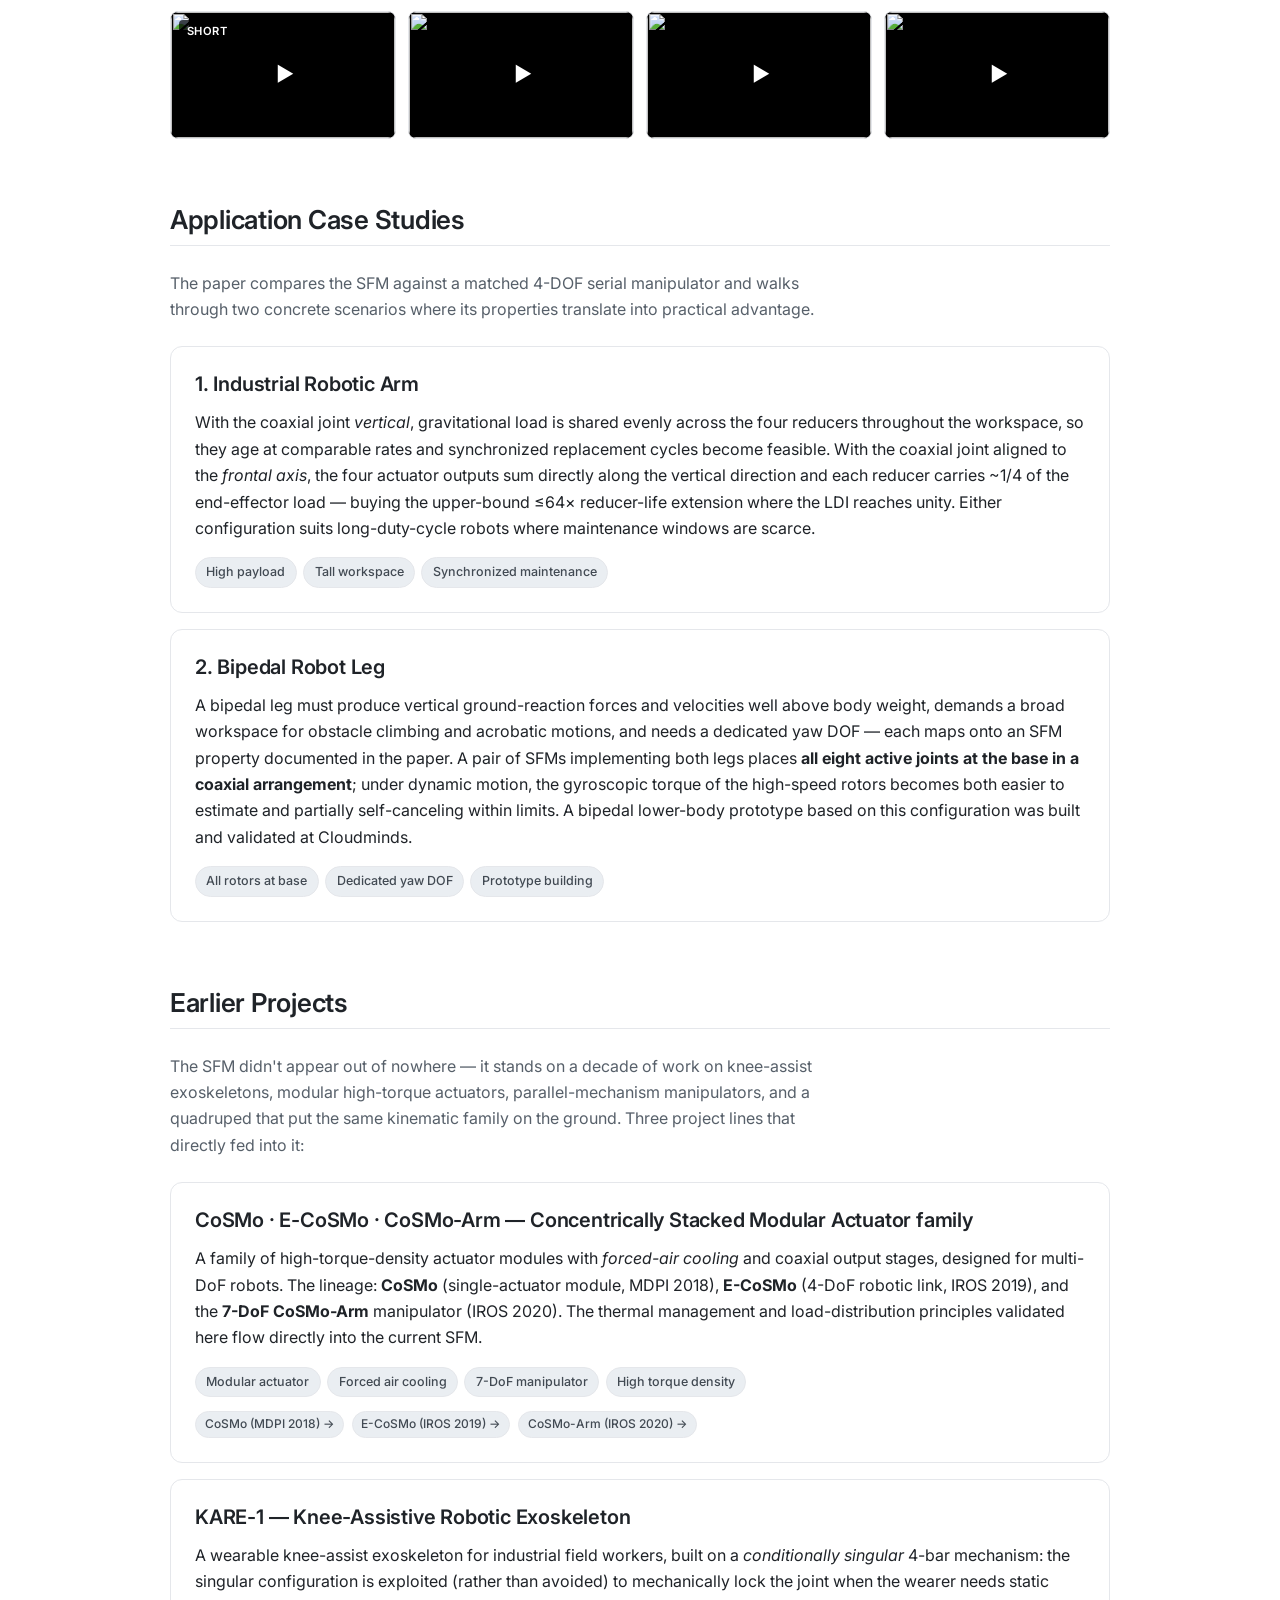
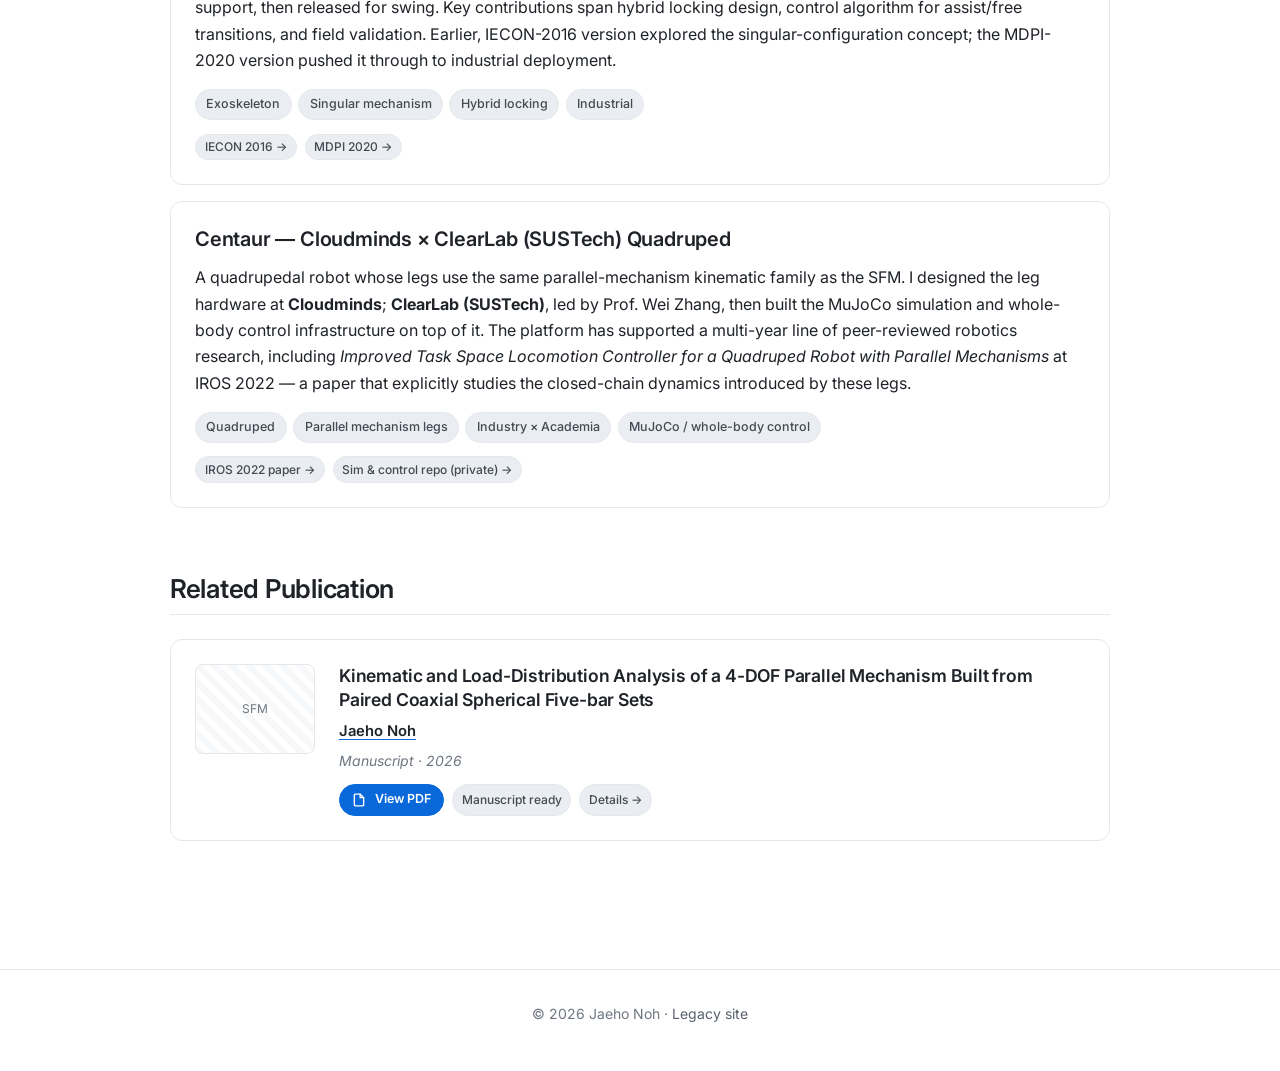
==== commit cdbcb9fe: "Replace footer 'CauseIM' with 'Jaeho Noh' on all 3 pages Footer copyright line now reads © Jaeho Noh" ====
--- a/projects.html
+++ b/projects.html
@@ -459,9 +459,9 @@
   </main>
 
   <footer class="site-footer">
-    <p>&copy; <span id="year">2026</span> CauseIM &middot; <a href="https://sites.google.com/view/causeim" target="_blank" rel="noopener">Legacy site</a></p>
+    <p>&copy; <span id="year">2026</span> Jaeho Noh &middot; <a href="https://sites.google.com/view/causeim" target="_blank" rel="noopener">Legacy site</a></p>
   </footer>
 
   <script src="assets/js/main.js"></script>
 </body>
-</html+</ht
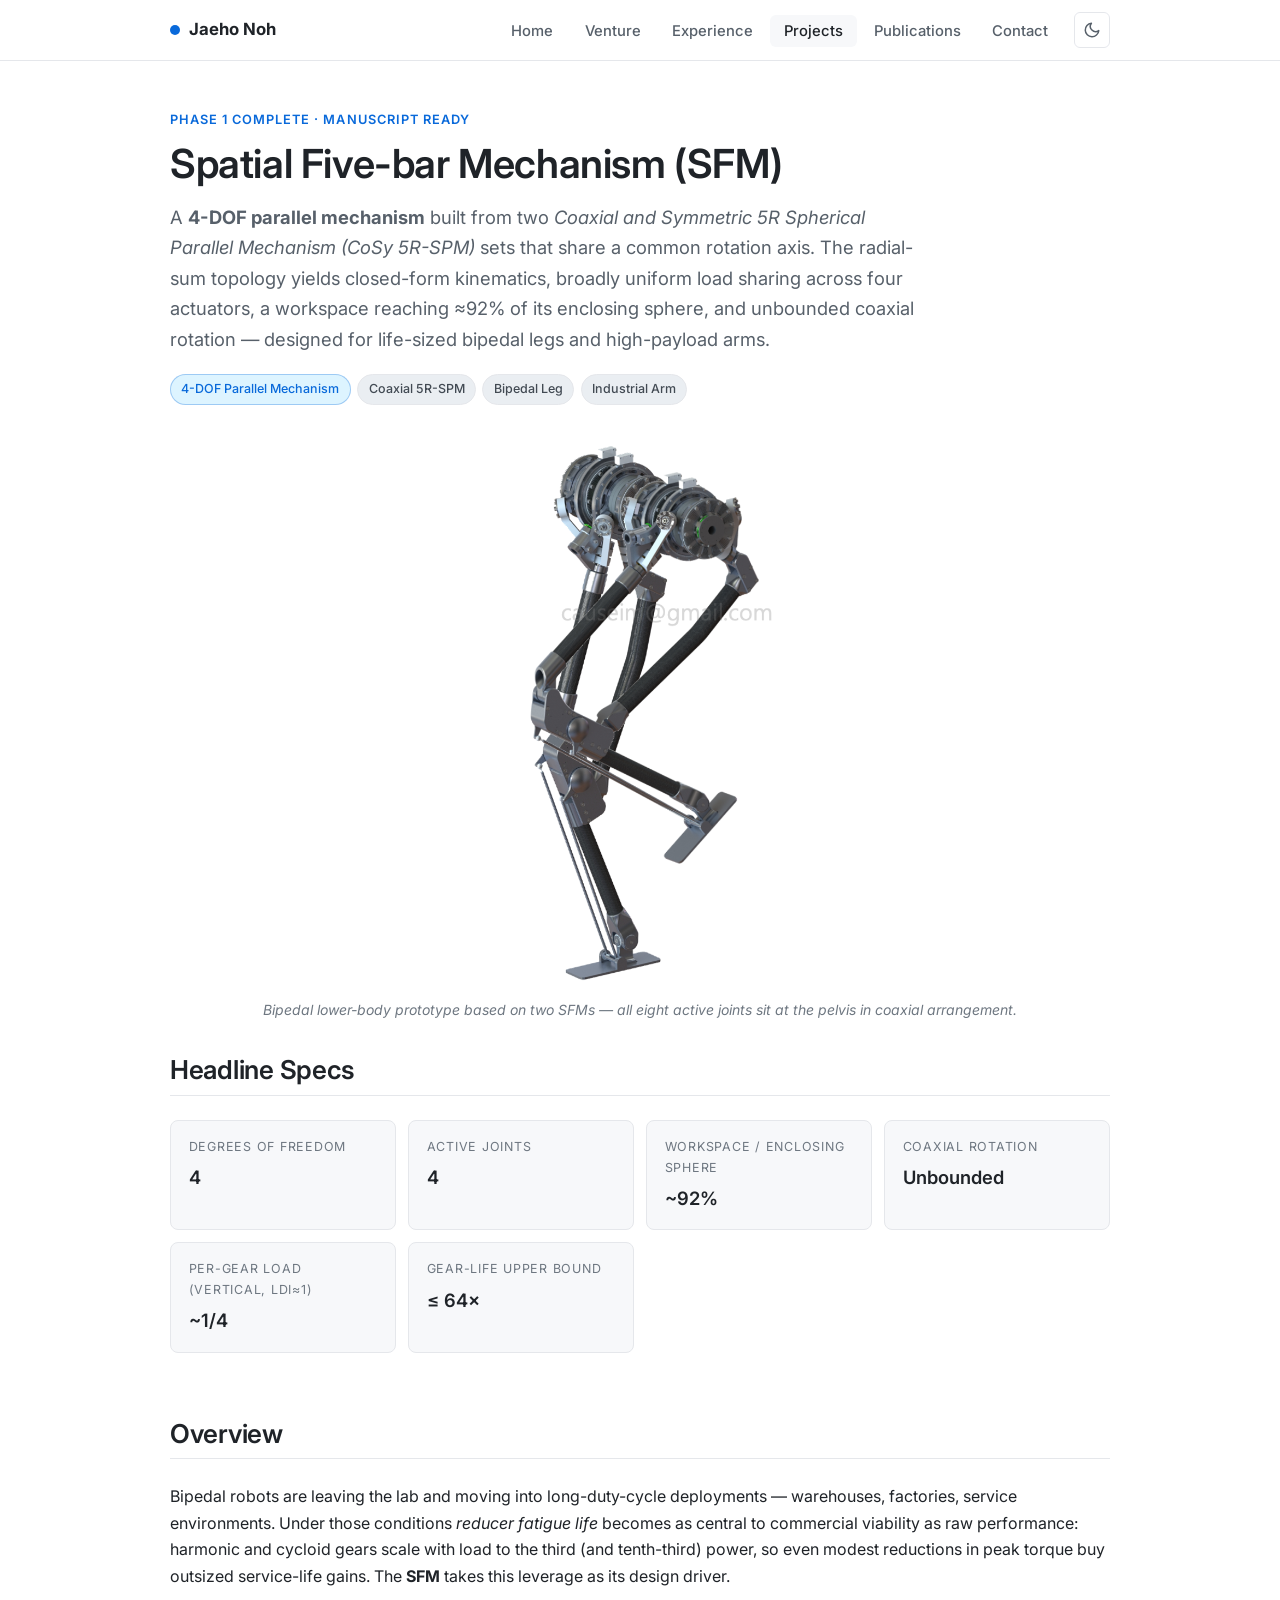
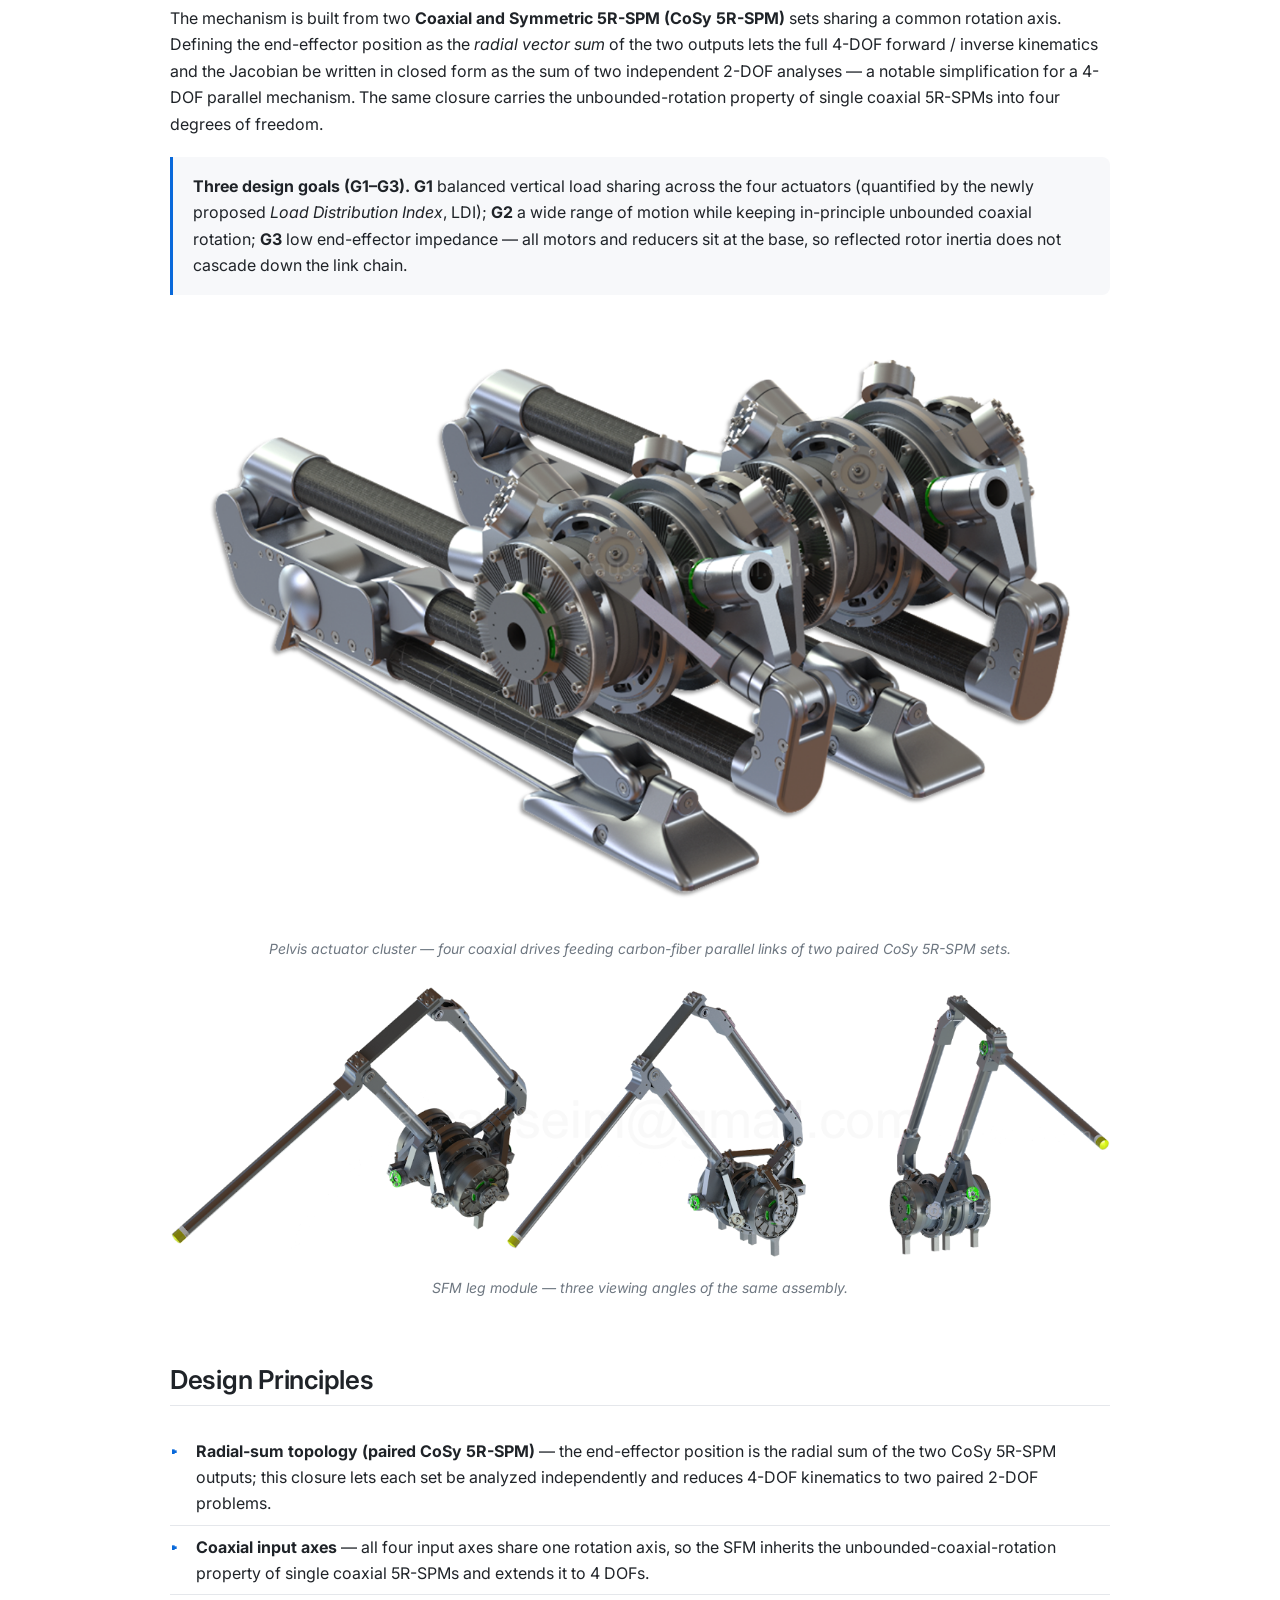
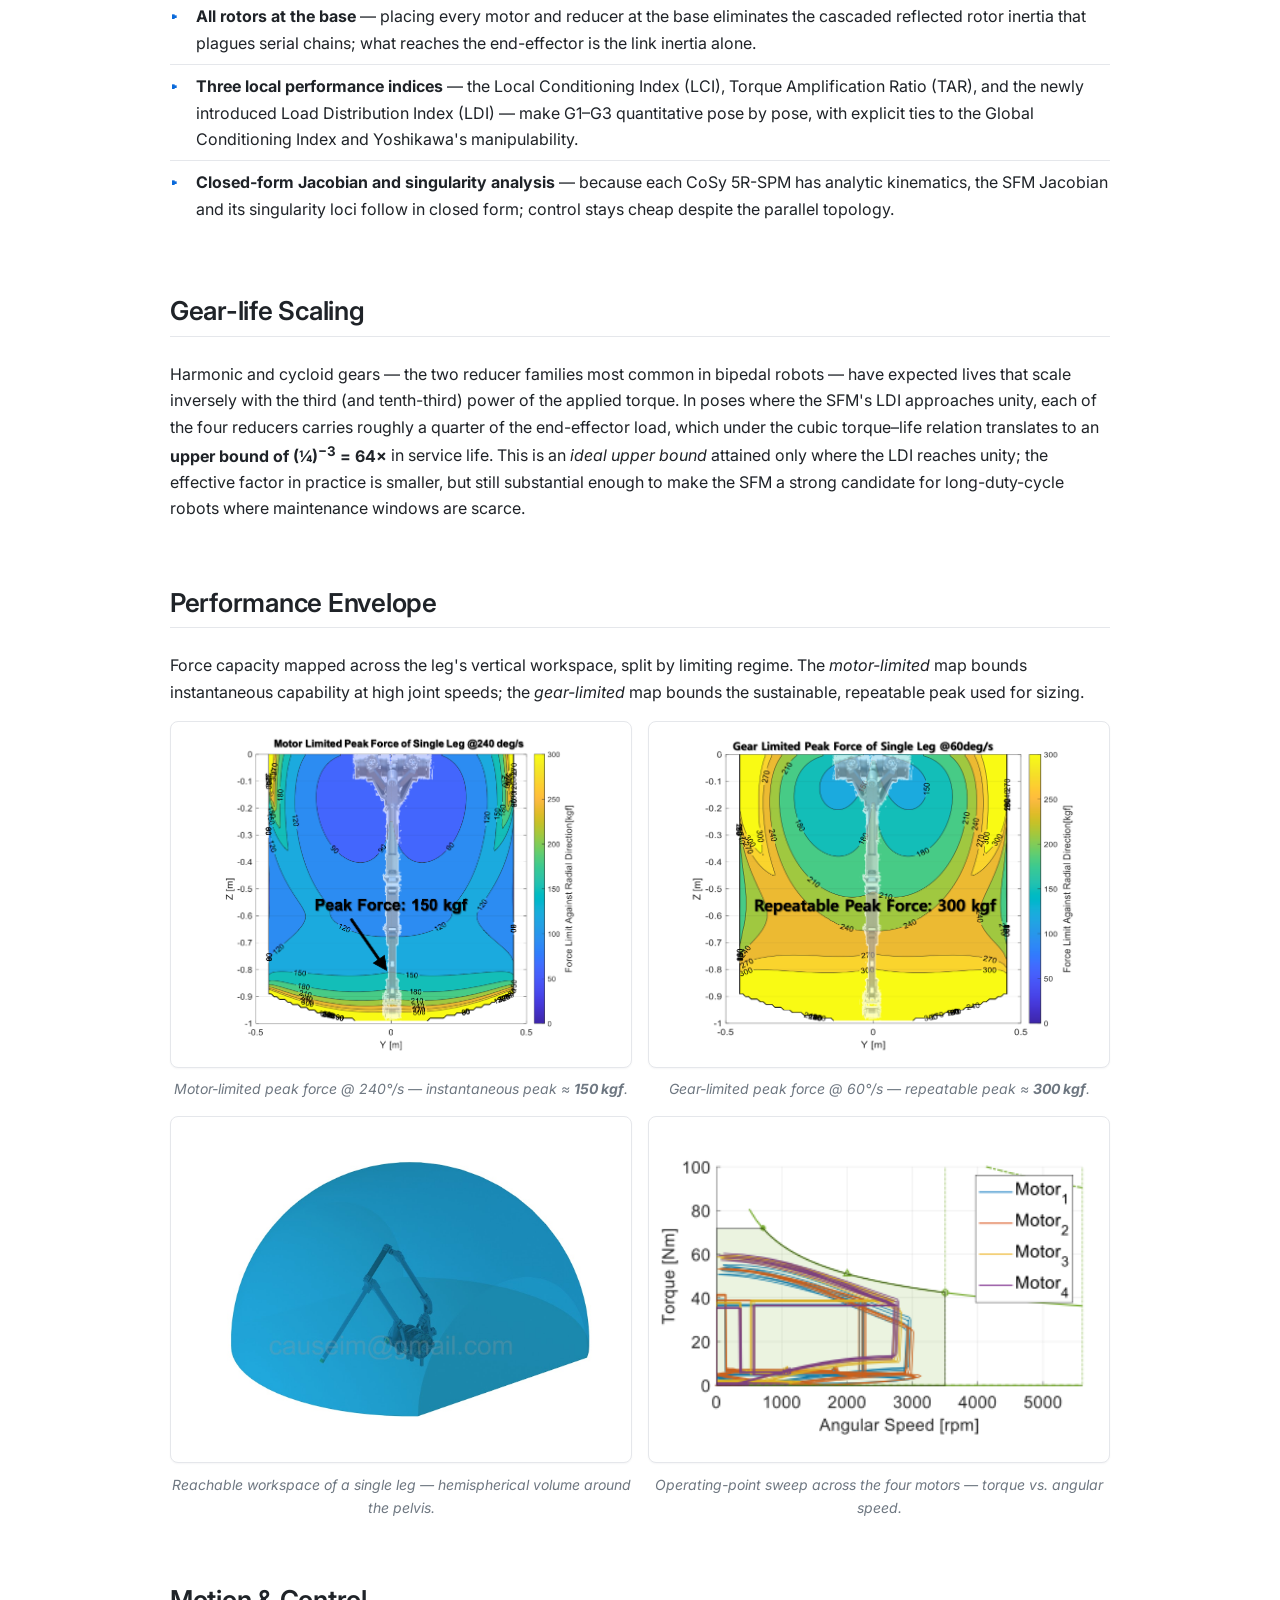
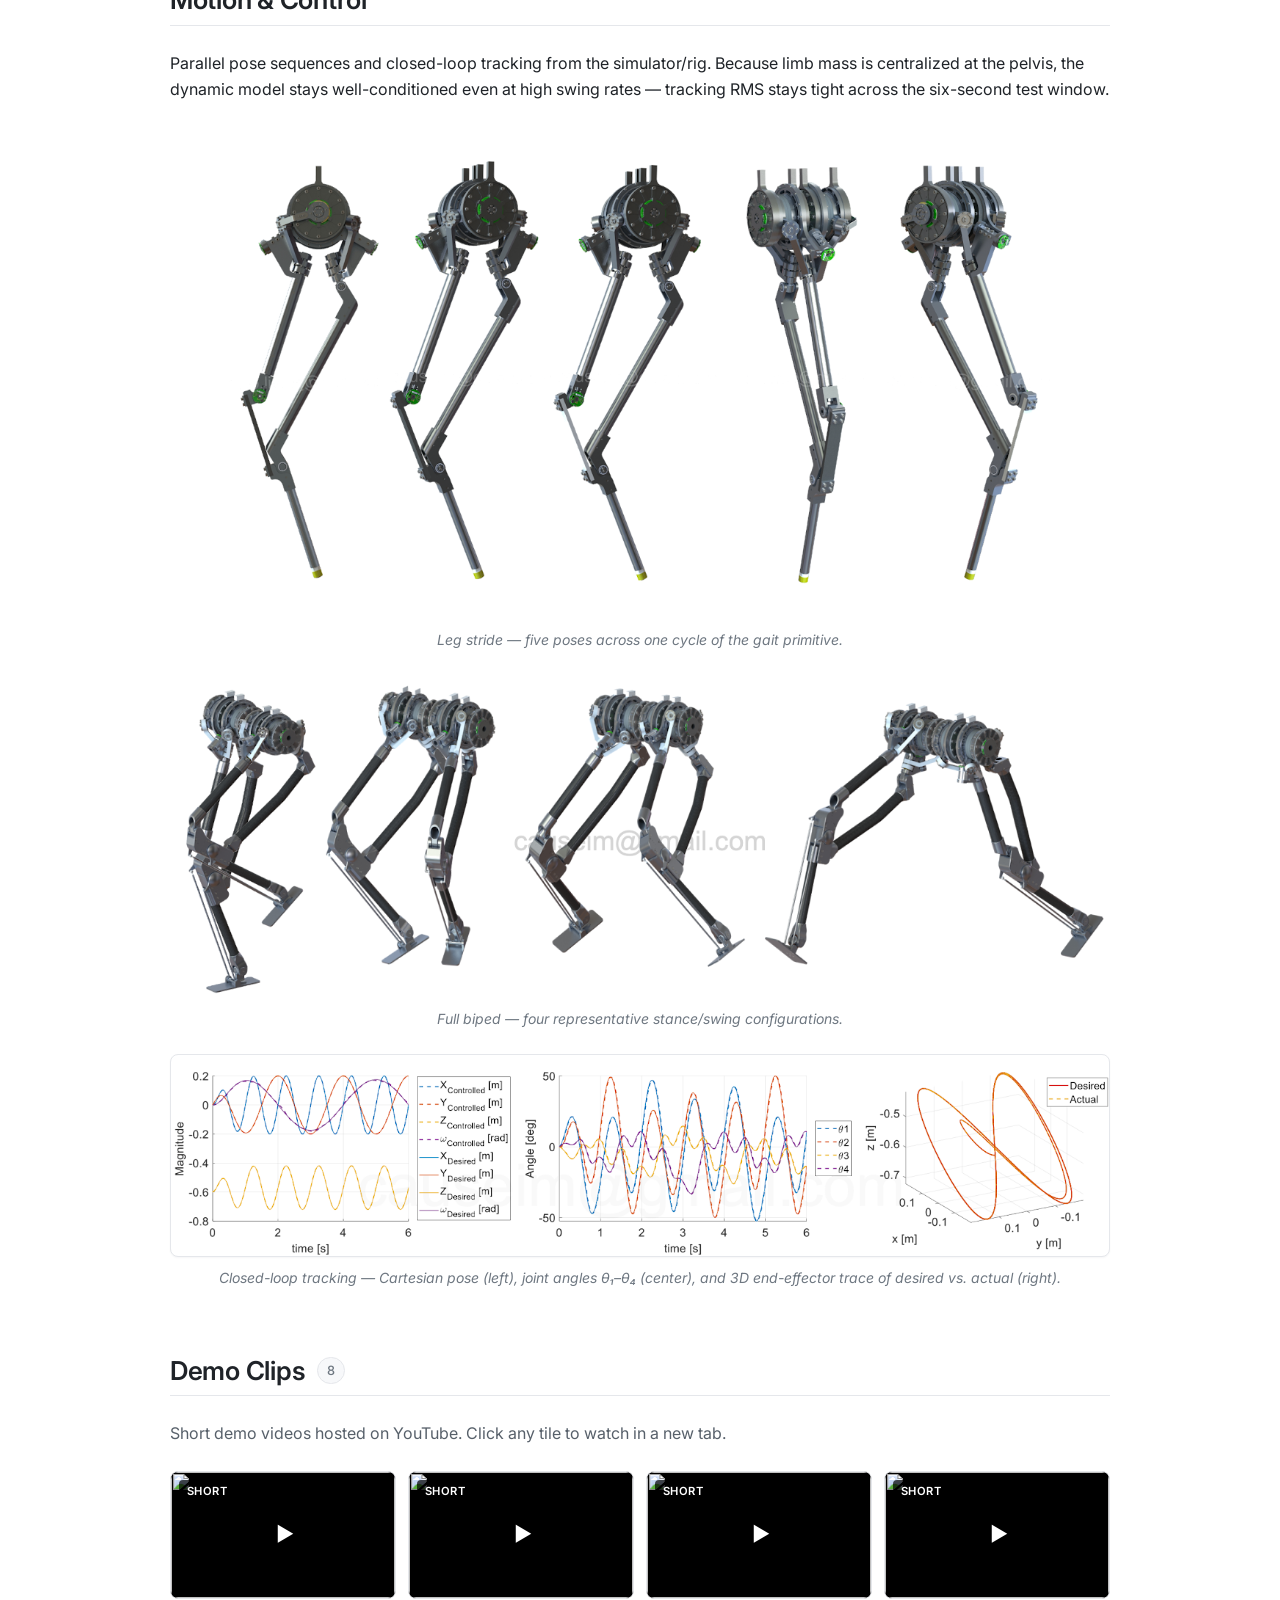
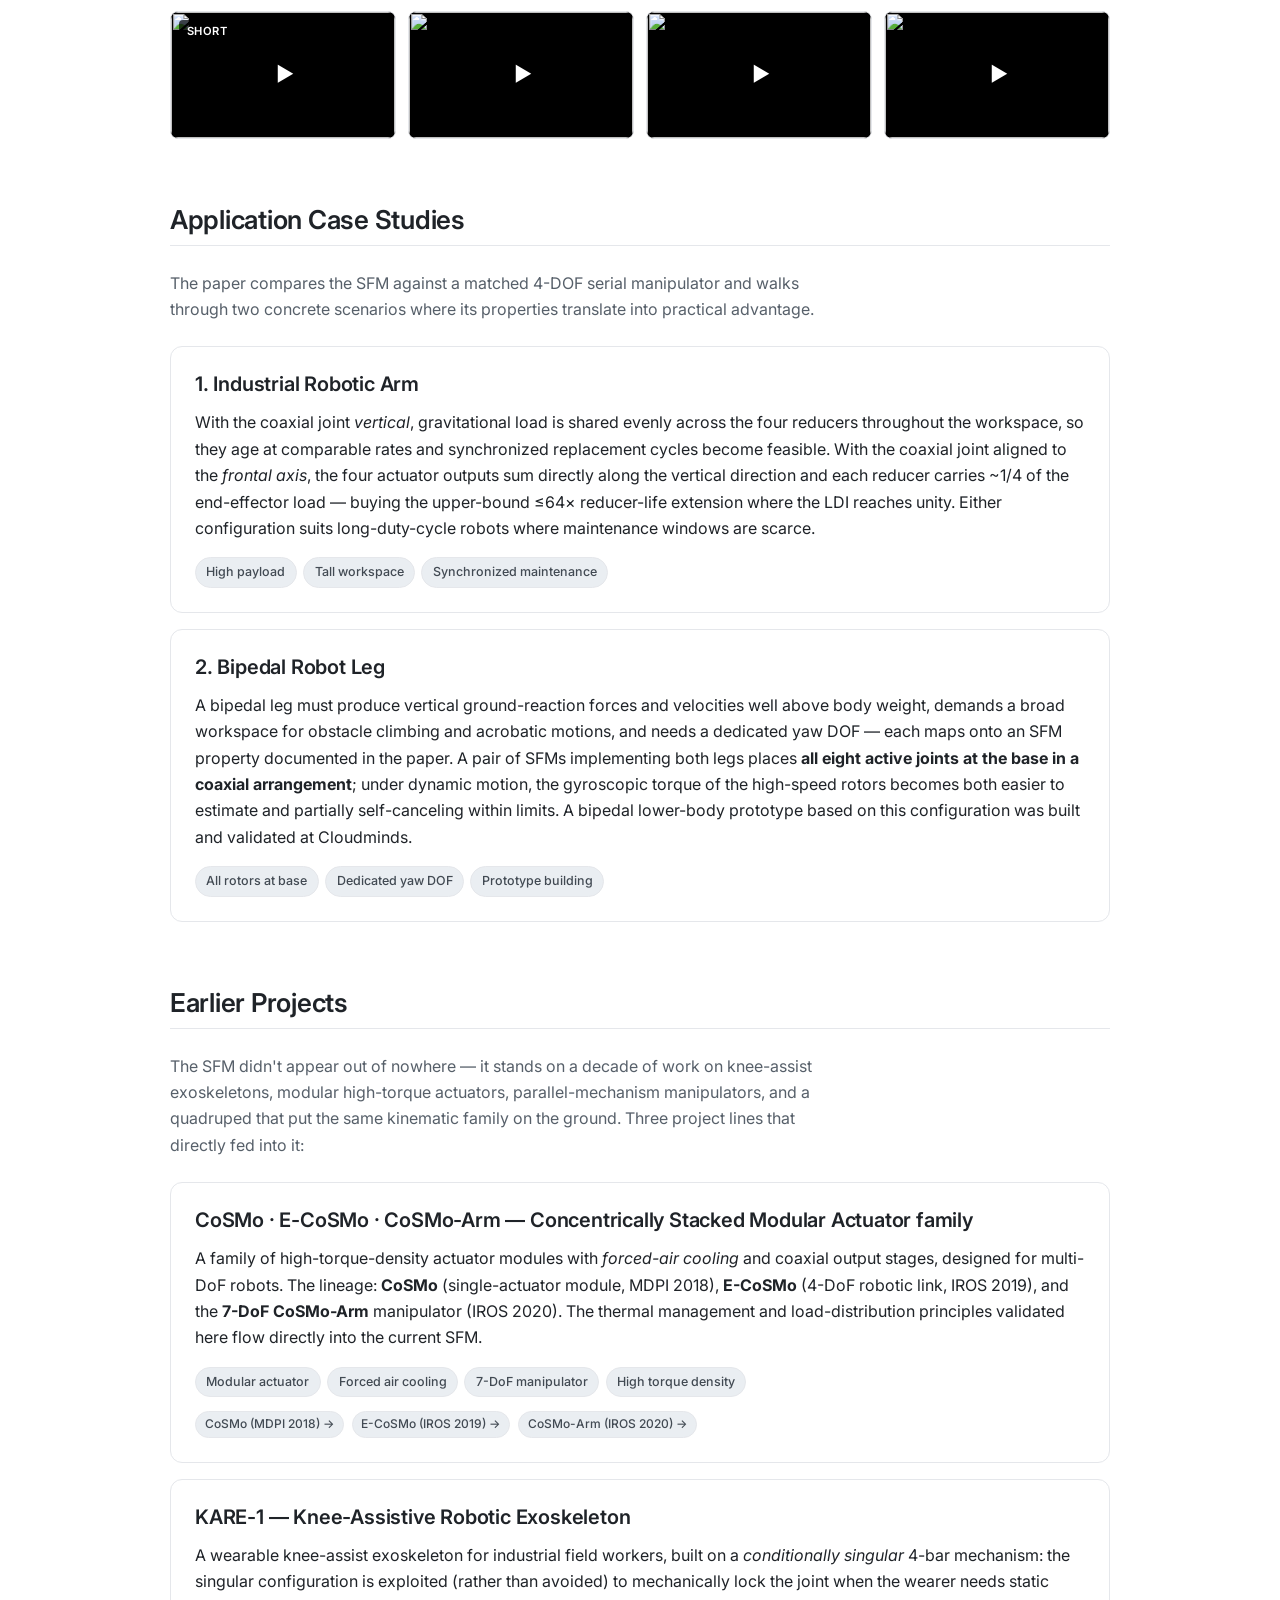
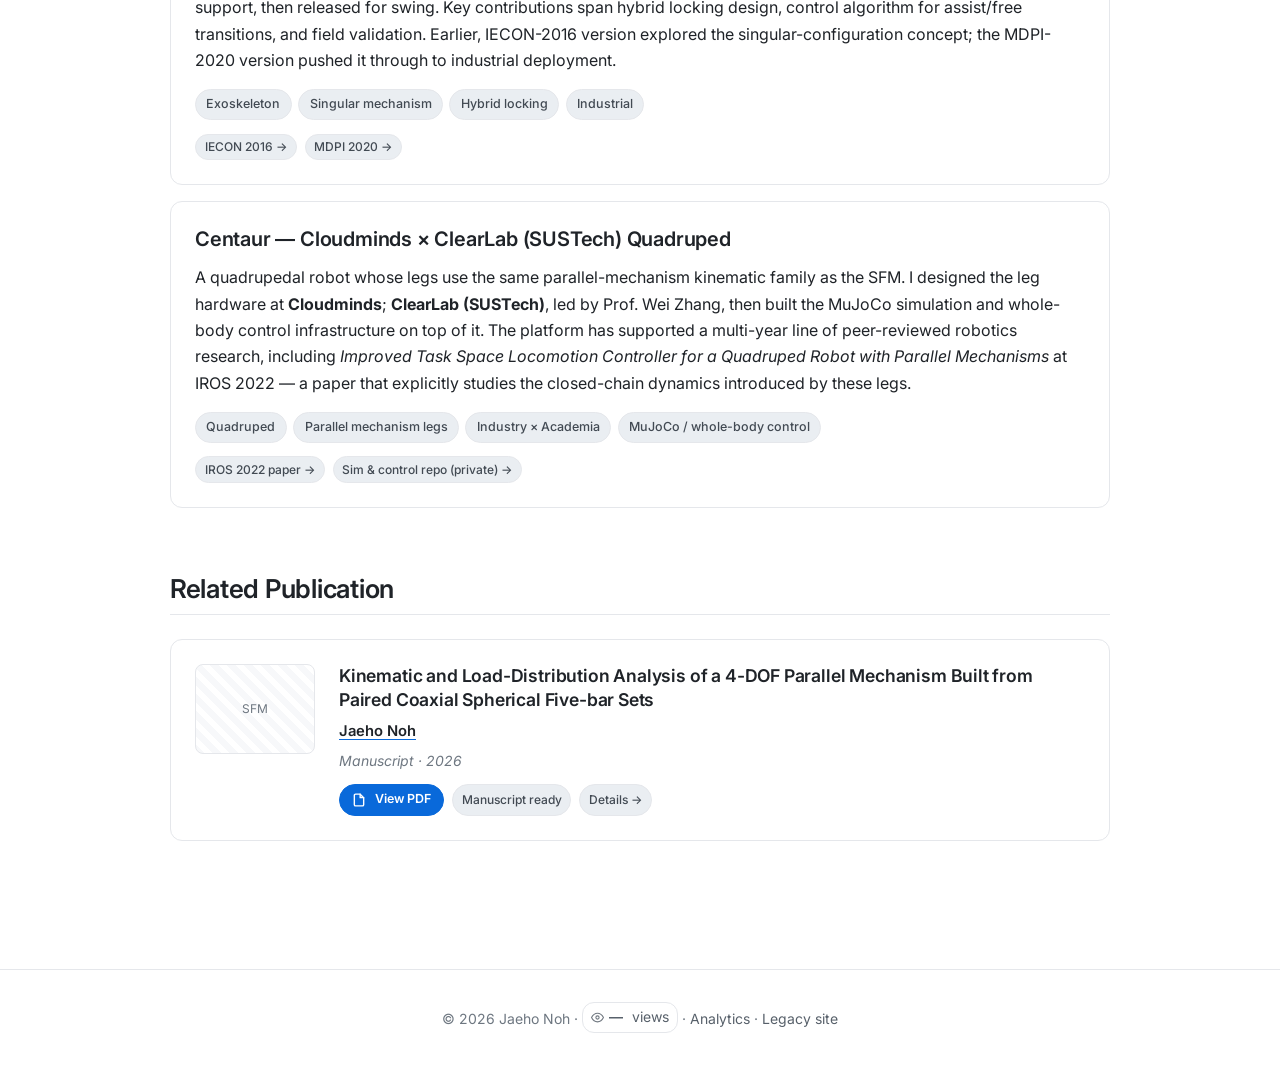
==== commit 25b3ac53: "Add view counter widget + Analytics link to all page footers - Each footer now shows: '© Jaeho Noh ·" ====
--- a/projects.html
+++ b/projects.html
@@ -459,9 +459,17 @@
   </main>
 
   <footer class="site-footer">
-    <p>&copy; <span id="year">2026</span> Jaeho Noh &middot; <a href="https://sites.google.com/view/causeim" target="_blank" rel="noopener">Legacy site</a></p>
+    <p>
+      &copy; <span id="year">2026</span> Jaeho Noh &middot;
+      <span class="site-counter" title="Visitors tracked by GoatCounter">
+        <svg class="counter-icon" viewBox="0 0 24 24" fill="none" stroke="currentColor" stroke-width="2" stroke-linecap="round" stroke-linejoin="round" aria-hidden="true"><path d="M1 12s4-8 11-8 11 8 11 8-4 8-11 8-11-8-11-8z"/><circle cx="12" cy="12" r="3"/></svg>
+        <span id="site-views">&mdash;</span>&nbsp;views
+      </span> &middot;
+      <a href="https://causeim.goatcounter.com" target="_blank" rel="noopener">Analytics</a> &middot;
+      <a href="https://sites.google.com/view/causeim" target="_blank" rel="noopener">Legacy site</a>
+    </p>
   </footer>
 
   <script src="assets/js/main.js"></script>
 </body>
-</ht+</html>
--- a/assets/css/style.css
+++ b/assets/css/style.css
@@ -1126,6 +1126,37 @@
   color: var(--text-muted);
 }
 
+.site-footer p {
+  line-height: 1.85;
+}
+
+.site-counter {
+  display: inline-flex;
+  align-items: center;
+  gap: 0.3rem;
+  padding: 0.1rem 0.5rem;
+  border: 1px solid var(--border);
+  border-radius: 12px;
+  font-variant-numeric: tabular-nums;
+  color: var(--text-muted);
+  transition: border-color 0.15s ease, color 0.15s ease;
+}
+
+.site-counter:hover {
+  border-color: var(--text-subtle);
+  color: var(--text);
+}
+
+.site-counter .counter-icon {
+  width: 13px;
+  height: 13px;
+  opacity: 0.85;
+}
+
+.site-counter #site-views {
+  font-weight: 600;
+}
+
 /* ---------- Responsive ---------- */
 @media (max-width: 720px) {
   h1 { font-size: 1.875rem; }
@@ -1172,4 +1203,25 @@
   }
 
   .nav-links.open { display: flex; }
-  .nav-links a { d+  .nav-links a { display: block; padding: 0.6rem 0.9rem; }
+
+  .nav-toggle { display: inline-flex; align-items: center; justify-content: center; }
+
+  .project-header h1 { font-size: 1.875rem; }
+}
+
+/* ---------- Utilities ---------- */
+.sr-only {
+  position: absolute;
+  width: 1px;
+  height: 1px;
+  padding: 0;
+  margin: -1px;
+  overflow: hidden;
+  clip: rect(0,0,0,0);
+  white-space: nowrap;
+  border: 0;
+}
+
+.text-muted { color: var(--text-muted); }
+.small { font-size: 0.875rem; }
